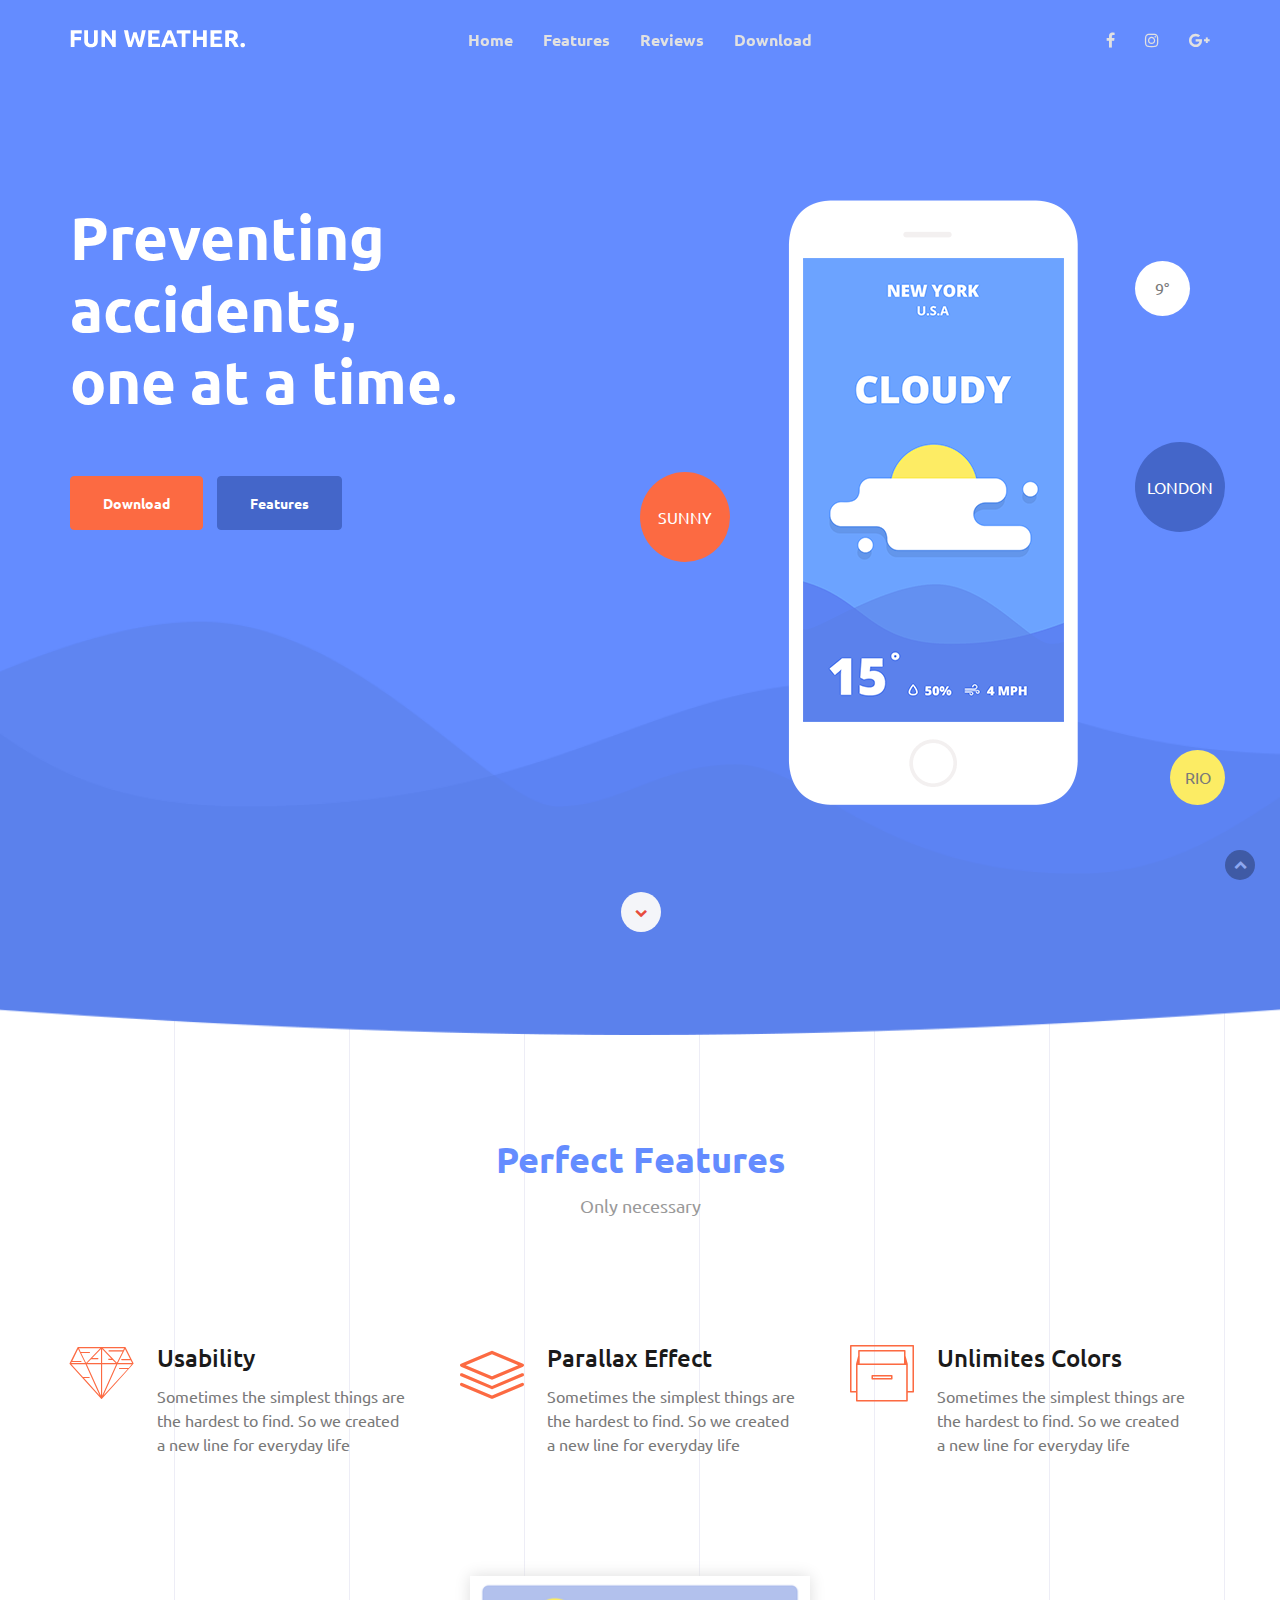
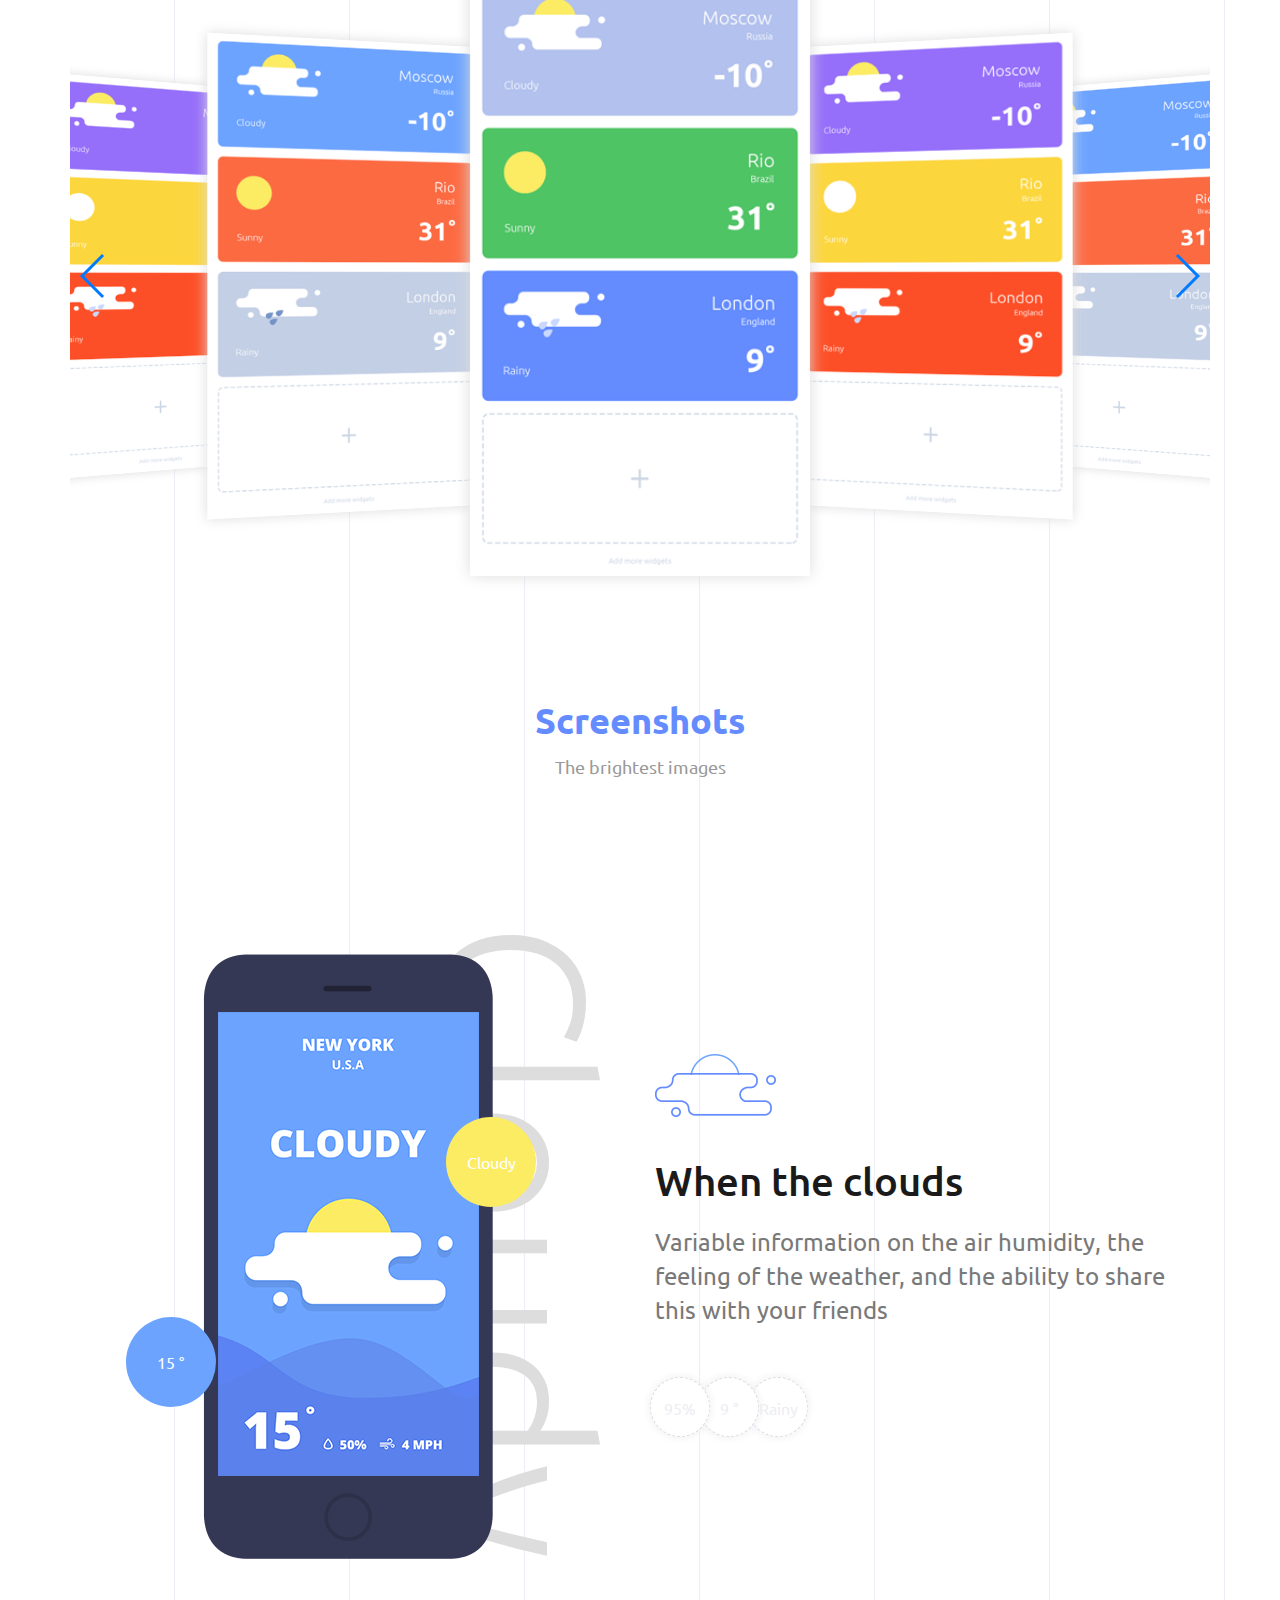
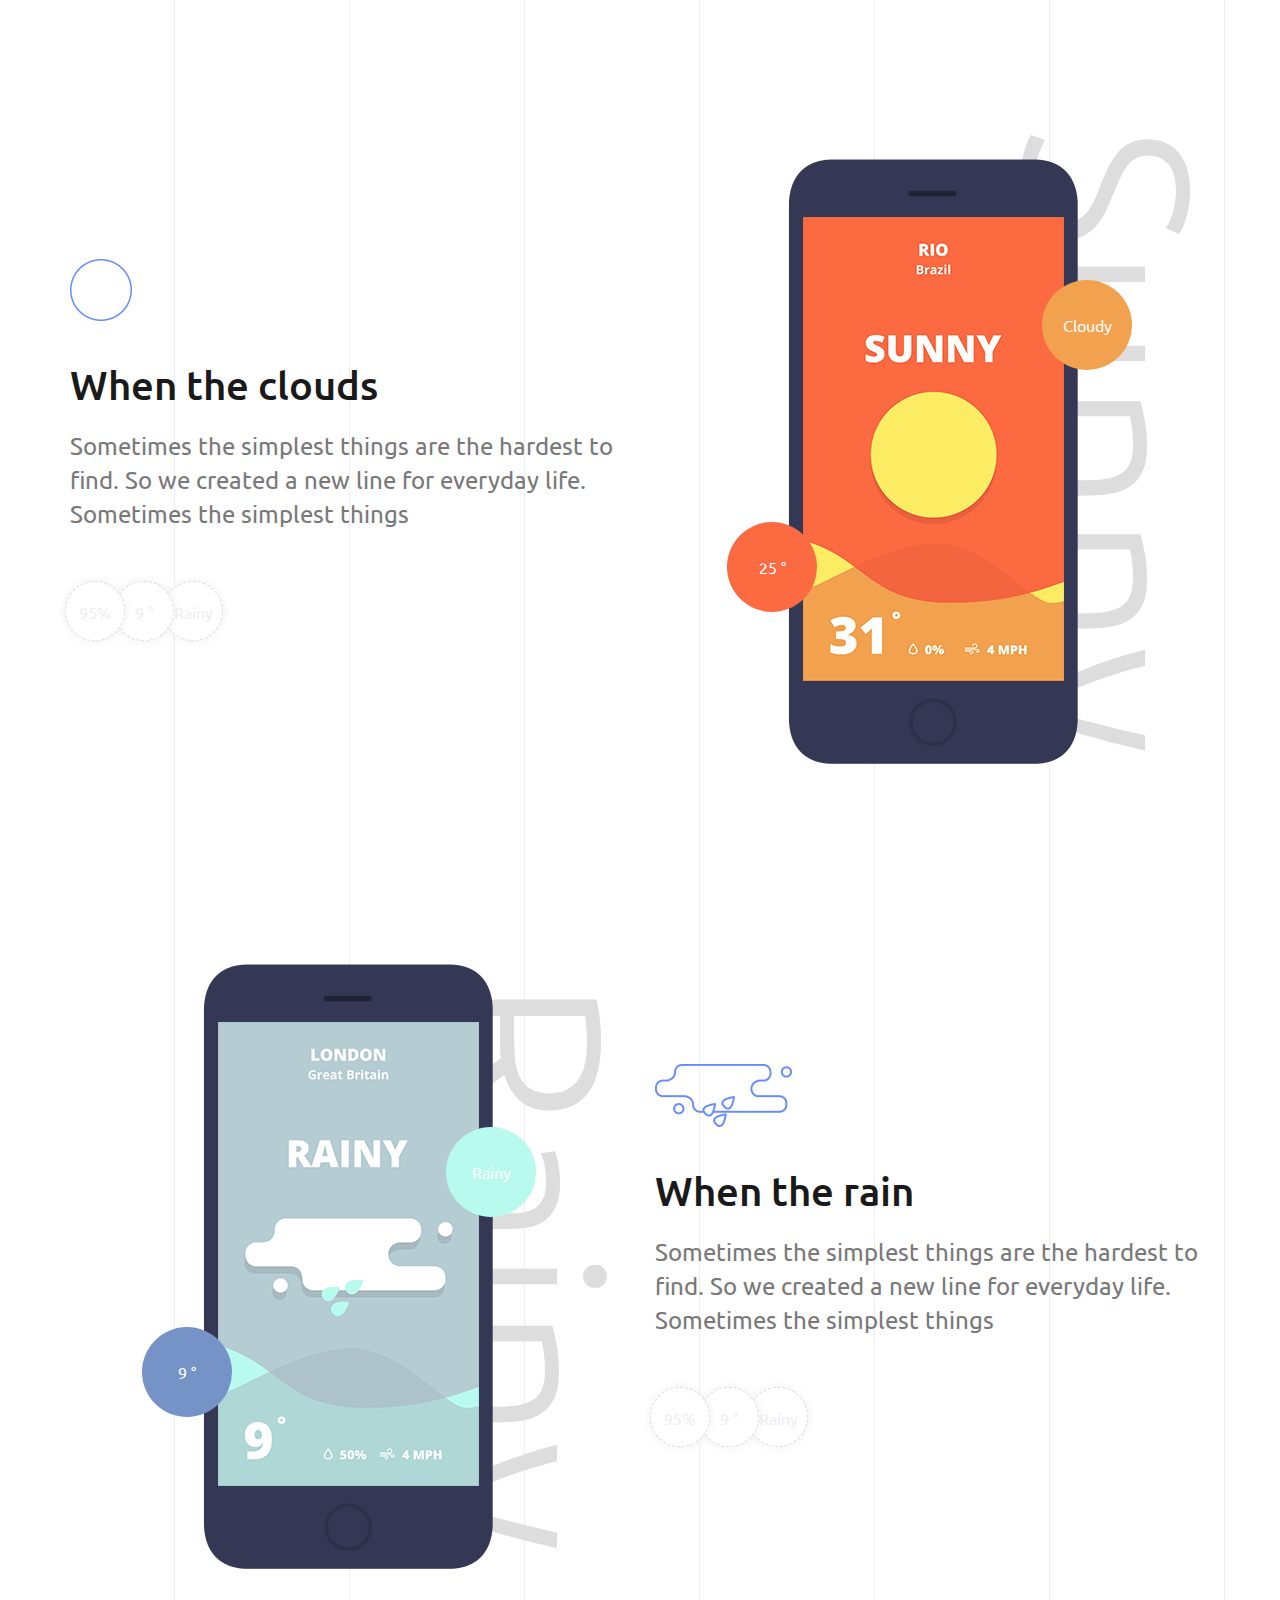
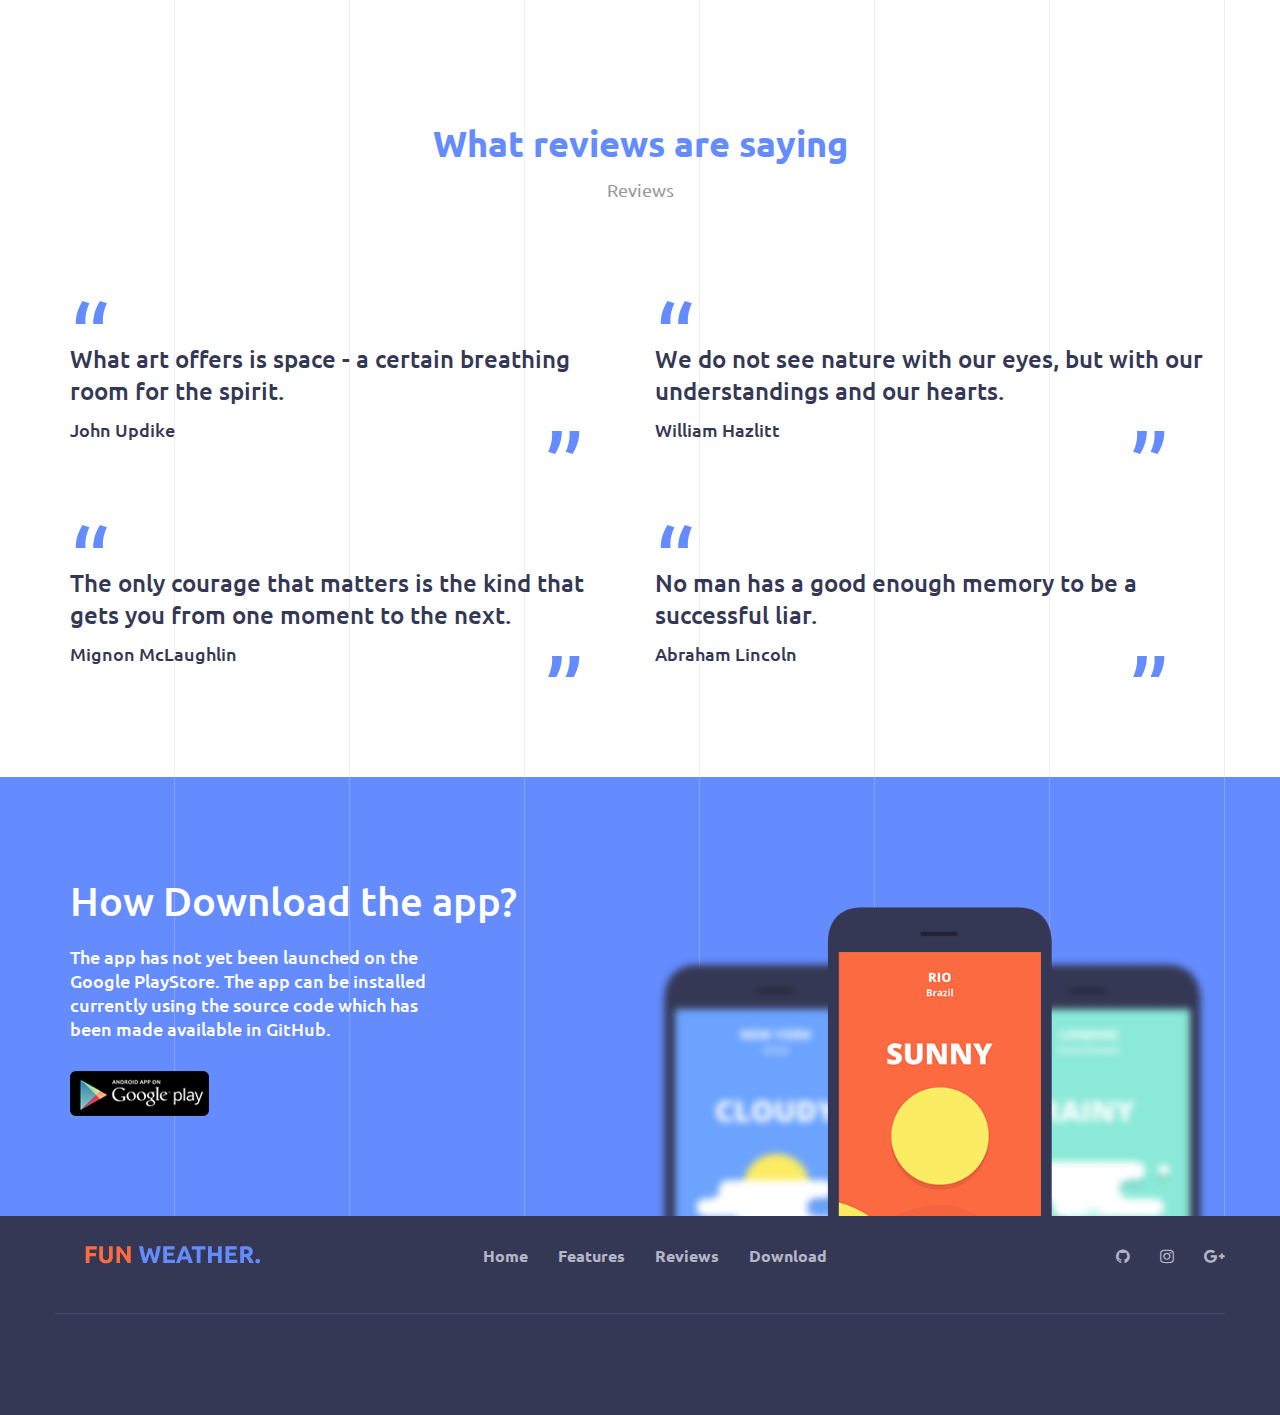
==== webpage/index.html @ 68a8326b "Added main phrase landing page" ====
<!doctype html>
<!--[if lt IE 7]>      <html class="no-js lt-ie9 lt-ie8 lt-ie7" lang=""> <![endif]-->
<!--[if IE 7]>         <html class="no-js lt-ie9 lt-ie8" lang=""> <![endif]-->
<!--[if IE 8]>         <html class="no-js lt-ie9" lang=""> <![endif]-->
<!--[if gt IE 8]><!--> <html class="no-js" lang="en"> <!--<![endif]-->
    <head>
        <meta charset="utf-8">
        <title>Weather App Landing page</title>
        <meta name="description" content="">
        <meta name="viewport" content="width=device-width, initial-scale=1">
        <link rel="icon" type="image/png" href="favicon.ico">

        <!--Google Font link-->
        <link href="https://fonts.googleapis.com/css?family=Ubuntu:300,300i,400,400i,500,500i,700,700i" rel="stylesheet">


        <link rel="stylesheet" href="assets/css/swiper.min.css">
        <link rel="stylesheet" href="assets/css/animate.css">
        <link rel="stylesheet" href="assets/css/iconfont.css">
        <link rel="stylesheet" href="assets/css/font-awesome.min.css">
        <link rel="stylesheet" href="assets/css/bootstrap.min.css">
        <link rel="stylesheet" href="assets/css/magnific-popup.css">
        <link rel="stylesheet" href="assets/css/bootsnav.css">



        <!--For Plugins external css-->
        <!--<link rel="stylesheet" href="assets/css/plugins.css" />-->
        <!--Theme custom css -->
        <link rel="stylesheet" href="assets/css/style.css">

        <!--Theme Responsive css-->
        <link rel="stylesheet" href="assets/css/responsive.css" />

        <script src="assets/js/vendor/modernizr-2.8.3-respond-1.4.2.min.js"></script>
    </head>

    <body data-spy="scroll" data-target=".navbar-collapse">


        <!-- Preloader -->
        <div id="loading">
            <div id="loading-center">
                <div id="loading-center-absolute">
                    <div class="object" id="object_one"></div>
                    <div class="object" id="object_two"></div>
                    <div class="object" id="object_three"></div>
                    <div class="object" id="object_four"></div>
                </div>
            </div>
        </div><!--End off Preloader -->


        <div class="culmn">
            <!--Home page style-->


            <nav class="navbar navbar-default bootsnav navbar-fixed white no-background">
                <div class="container">

                    <!-- Start Atribute Navigation -->
                    <div class="attr-nav">
                        <ul>
                            <li><a href="#"><i class="fa fa-facebook"></i></a></li>
                            <li><a href="#"><i class="fa fa-instagram"></i></a></li>
                            <li><a href="#"><i class="fa fa-google-plus"></i></a></li>
                        </ul>
                    </div>
                    <!-- End Atribute Navigation -->


                    <!-- Start Header Navigation -->
                    <div class="navbar-header">
                        <button type="button" class="navbar-toggle" data-toggle="collapse" data-target="#navbar-menu">
                            <i class="fa fa-bars"></i>
                        </button>
                        <a class="navbar-brand" href="#brand">
                            <img src="assets/images/logo.png" class="logo logo-display" alt="">
                            <img src="assets/images/footer-logo.png" class="logo logo-scrolled" alt="">
                        </a>

                    </div>
                    <!-- End Header Navigation -->

                    <!-- navbar menu -->
                    <div class="collapse navbar-collapse" id="navbar-menu">
                        <ul class="nav navbar-nav navbar-center">
                            <li><a href="#home">Home</a></li>
                            <li><a href="#features">Features</a></li>
                            <li><a href="#reviews">Reviews</a></li>
                            <li><a href="#download">Download</a></li>
                        </ul>
                    </div><!-- /.navbar-collapse -->
                </div>
            </nav>

            <!--Home Sections-->

            <section id="home" class="home">
                <div class="container">
                    <div class="row">
                        <div class="main_home">
                            <div class="col-md-6">
                                <div class="home_text">
                                    <h1 class="text-white">Preventing accidents,<br> one at a time.</h1>
                                </div>

                                <div class="home_btns m-top-40">
                                    <a href="#download" class="btn btn-danger m-top-20">Download</a>
                                    <a href="#features" class="btn btn-primary m-top-20">Features</a>
                                </div>
                            </div>

                            <div class="col-md-6">
                                <div class="phone_one phone_attr1 text-center sm-m-top-50">
                                    <div class="attr_deg">9&deg;</div>
                                    <div class="attr_rio text-uppercase">Rio</div>
                                    <div class="attr_sun text-uppercase text-white">Sunny</div>
                                    <div class="attr_lon text-uppercase text-white">London</div>
                                    <img src="assets/images/phone01.png" alt="" />
                                </div>
                            </div>

                        </div>
                        <div class="scrooldown">
                            <a href="#features"><i class="fa fa-chevron-down"></i></a>
                        </div>

                    </div><!--End off row-->
                </div><!--End off container -->
            </section> <!--End off Home Sections-->



            <!--Featured Section-->
            <section id="features" class="features">
                <div class="container">
                    <div class="row">
                        <div class="main_features p-top-100">
                            <div class="col-md-8 col-md-offset-2 col-sm-12 col-xs-12">
                                <div class="head_title text-center">
                                    <h2>Perfect Features</h2>
                                    <h5>Only necessary</h5>
                                </div>
                            </div>

                            <div class="col-md-4">
                                <div class="features_item sm-m-top-30">
                                    <div class="f_item_icon">
                                        <i class="icon icon-diamond6"></i>
                                    </div>
                                    <div class="f_item_text">
                                        <h3>Usability</h3>
                                        <p>Sometimes the simplest things are the hardest to find.
                                            So we created a new line for everyday life</p>
                                    </div>
                                </div>
                            </div>
                            <div class="col-md-4">
                                <div class="features_item sm-m-top-30">
                                    <div class="f_item_icon">
                                        <i class="icon icon-layers2"></i>
                                    </div>
                                    <div class="f_item_text">
                                        <h3>Parallax Effect</h3>
                                        <p>Sometimes the simplest things are the hardest to find.
                                            So we created a new line for everyday life</p>
                                    </div>
                                </div>
                            </div>
                            <div class="col-md-4">
                                <div class="features_item sm-m-top-30">
                                    <div class="f_item_icon">
                                        <i class="icon icon-business-32"></i>
                                    </div>
                                    <div class="f_item_text">
                                        <h3>Unlimites Colors</h3>
                                        <p>Sometimes the simplest things are the hardest to find.
                                            So we created a new line for everyday life</p>
                                    </div>
                                </div>
                            </div>
                        </div>
                    </div><!-- End off row -->
                </div><!-- End off container -->
            </section><!-- End off Featured Section-->



            <section>
                <div class="container">
                    <div class="row">
                        <div class="main_drag roomy-50">
                            <div class="col-md-12">
                                <div class="swiper-container">
                                    <div class="swiper-wrapper">
                                        <div class="swiper-slide" style="background-image:url(assets/images/drag1.png)"></div>
                                        <div class="swiper-slide" style="background-image:url(assets/images/drag3.png)"></div>
                                        <div class="swiper-slide" style="background-image:url(assets/images/drag2.png)"></div>
                                    </div>
                                    <!-- If we need navigation buttons -->
                                    <div class="swiper-button-prev"></div>
                                    <div class="swiper-button-next"></div>
                                </div>
                            </div>
                        </div>
                    </div>
                </div>
            </section>



            <!--screen short section-->

            <section id="screen_area" class="screen_area">
                <div class="container">
                    <div class="row">
                        <div class="main_screen">
                            <div class="col-md-8 col-md-offset-2 col-sm-12">
                                <div class="head_title text-center">
                                    <h2>Screenshots</h2>
                                    <h5>The brightest images</h5>
                                </div>
                            </div>

                            <!-- Screen01-->
                            <div class="screen01 roomy-50">
                                <div class="col-md-6">
                                    <div class="screen01_img text-center">
                                        <div class="attr_cloudy text-white">Cloudy</div>
                                        <div class="attr_deg2 text-white">15 &deg;</div>
                                        <img src="assets/images/screen01.png" alt="" />
                                        <h1 class="cloudy">Cloudy</h1>
                                    </div>
                                </div>
                                <div class="col-md-6">
                                    <div class="screen01_content m-top-100">
                                        <div class="screen01_content_img ">
                                            <img src="assets/images/cloud1.png" alt="" />
                                        </div>
                                        <h2 class="m-top-40">When the clouds</h2>
                                        <p class="m-top-20">Variable information on the air humidity, the feeling of the weather,
                                            and the ability to share this with your friends</p>

                                        <ul class="list-inline m-top-50">
                                            <li class="text-center">95%</li>
                                            <li class="text-center">9 &deg; </li>
                                            <li class="text-center">Rainy</li>
                                        </ul>
                                    </div>
                                </div>
                            </div><!--End off Screen01-->

                            <!-- Screen02-->
                            <div class="screen02 roomy-50 m-top-100">
                                <div class="col-md-6 col-md-push-6">
                                    <div class="screen02_img text-center">
                                        <div class="attr_sun2 text-white">Cloudy</div>
                                        <div class="attr_deg3 text-white">25 &deg;</div>
                                        <img src="assets/images/screen02.png" alt="" />
                                        <h1 class="sunny">Sunny</h1>
                                    </div>
                                </div>
                                <div class="col-md-6 col-md-pull-6">
                                    <div class="screen02_content m-top-100">
                                        <div class="screen02_content_img ">
                                            <img src="assets/images/sun1.png" alt="" />
                                        </div>
                                        <h2 class="m-top-40">When the clouds</h2>
                                        <p class="m-top-20">Sometimes the simplest things are the hardest to find.
                                            So we created a new line for everyday life. Sometimes the simplest things</p>

                                        <ul class="list-inline m-top-50">
                                            <li class="text-center">95%</li>
                                            <li class="text-center">9 &deg; </li>
                                            <li class="text-center">Rainy</li>
                                        </ul>
                                    </div>
                                </div>
                            </div><!--End off Screen02-->

                            <!-- Screen03-->
                            <div class="screen03 roomy-50 m-top-100">
                                <div class="col-md-6">
                                    <div class="screen03_img text-center">
                                        <div class="attr_rainy2 text-white">Rainy</div>
                                        <div class="attr_deg4 text-white">9 &deg;</div>
                                        <img src="assets/images/screen03.png" alt="" />
                                        <h1 class="rainy">Rainy</h1>
                                    </div>
                                </div>
                                <div class="col-md-6">
                                    <div class="screen03_content m-top-100">
                                        <div class="screen03_content_img ">
                                            <img src="assets/images/rainy1.png" alt="" />
                                        </div>
                                        <h2 class="m-top-40">When the rain</h2>
                                        <p class="m-top-20">Sometimes the simplest things are the hardest to find.
                                            So we created a new line for everyday life.
                                            Sometimes the simplest things</p>

                                        <ul class="list-inline m-top-50">
                                            <li class="text-center">95%</li>
                                            <li class="text-center">9 &deg; </li>
                                            <li class="text-center">Rainy</li>
                                        </ul>
                                    </div>
                                </div>
                            </div><!--End off Screen02-->


                        </div>
                    </div><!--End off row-->
                </div><!--End off container-->
            </section><!--End off Screen01 Area Section -->



            <!--People Section-->
            <section id="reviews" class="reviews m-top-100">
                <div class="container">
                    <div class="row">
                        <div class="main_reviews">
                            <div class="col-md-8 col-md-offset-2 col-sm-12">
                                <div class="head_title text-center">
                                    <h2>What reviews are saying</h2>
                                    <h5>Reviews</h5>
                                </div>
                            </div>

                            <div class="reviews_content">
                                <div class="col-md-6">
                                    <div class="reviews_item m-top-40">
                                        <div class="reviews_item_icon pull-left">“</div>
                                        <h3>What art offers is space - a certain breathing room for the spirit. </h3>
                                        <h5>John Updike</h5>
                                        <div class="reviews_item_icon1 pull-right text-right">“</div>
                                    </div>
                                </div><!-- End off col-md-6 -->

                                <div class="col-md-6">
                                    <div class="reviews_item m-top-40">
                                        <div class="reviews_item_icon pull-left">“</div>
                                        <h3>We do not see nature with our eyes,
                                            but with our understandings and our hearts.</h3>
                                        <h5>William Hazlitt</h5>
                                        <div class="reviews_item_icon1 pull-right text-right">“</div>
                                    </div>
                                </div><!-- End off col-md-6 -->
                                <div class="col-md-6">
                                    <div class="reviews_item m-top-40">
                                        <div class="reviews_item_icon pull-left">“</div>
                                        <h3>The only courage that matters is the kind
                                            that gets you from one moment to the next.</h3>
                                        <h5>Mignon McLaughlin</h5>
                                        <div class="reviews_item_icon1 pull-right text-right">“</div>
                                    </div>
                                </div><!-- End off col-md-6 -->
                                <div class="col-md-6">
                                    <div class="reviews_item m-top-40">
                                        <div class="reviews_item_icon pull-left">“</div>
                                        <h3>No man has a good enough memory to be a successful liar. </h3>
                                        <h5>Abraham Lincoln</h5>
                                        <div class="reviews_item_icon1 pull-right text-right">“</div>
                                    </div>
                                </div><!-- End off col-md-6 -->

                            </div>
                        </div><!-- End off Main People -->
                    </div><!-- End off row -->
                </div><!-- End off container -->
            </section><!-- End off People Section-->


            <!--App Download Section-->
            <section id="download" class="download m-top-100">
                <div class="download_overlay"></div>
                <div class="container">
                    <div class="row">
                        <div class="main_download ">
                            <div class="col-md-6">
                                <div class="download_item roomy-100">
                                    <h2 class="text-white">How Download the app?</h2>
                                    <h5 class="text-white m-top-20">
                                      The app has not yet been launched on the Google PlayStore. The app can be installed currently using the source code which has been made available in GitHub.
                                    </h5>

                                    <div class="download_app m-top-30">
                                        <!--<a href=""><img src="assets/images/appstor.png" alt="" /></a>-->
                                        <a href="https://github.com/sbenstewart/DnD"><img src="assets/images/googleplay.png" alt="" /></a>
                                    </div>
                                </div>
                            </div>
                            <div class="col-md-6">
                                <div class="download_item m-top-70">
                                    <img class="app_right" src="assets/images/appdownload1.png" alt="" />
                                </div>
                            </div>
                        </div>
                    </div>
                </div>
            </section>

            <!-- scroll up-->
            <div class="scrollup">
                <a href="#"><i class="fa fa-chevron-up"></i></a>
            </div><!-- End off scroll up -->


            <footer id="footer" class="footer bg-black">
                <div class="container">
                    <div class="row">
                        <div class="col-md-12">
                            <nav class="navbar navbar-default bootsnav footer-menu no-background">
                                <div class="container">

                                    <!-- Start Atribute Navigation -->
                                    <div class="attr-nav">
                                        <ul>
                                            <li><a href="https://github.com/sbenstewart/DnD"><i class="fa fa-github"></i></a></li>
                                            <li><a href="#"><i class="fa fa-instagram"></i></a></li>
                                            <li><a href="#"><i class="fa fa-google-plus"></i></a></li>
                                        </ul>
                                    </div>
                                    <!-- End Atribute Navigation -->


                                    <!-- Start Header Navigation -->
                                    <div class="navbar-header">
                                        <button type="button" class="navbar-toggle" data-toggle="collapse" data-target="#navbar-footer">
                                            <i class="fa fa-bars"></i>
                                        </button>
                                        <a class="navbar-brand" href="#brand"><img src="assets/images/footer-logo.png" class="logo" alt=""></a>
                                    </div>
                                    <!-- End Header Navigation -->

                                    <!-- navbar menu -->
                                    <div class="collapse navbar-collapse" id="navbar-footer">
                                        <ul class="nav navbar-nav navbar-center">
                                            <li><a href="#home">Home</a></li>
                                            <li><a href="#features">Features</a></li>
                                            <li><a href="#reviews">Reviews</a></li>
                                            <li><a href="#download">Download</a></li>
                                        </ul>
                                    </div><!-- /.navbar-collapse -->
                                </div>
                            </nav>
                        </div>
                        <div class="divider"></div>
                        <div class="col-md-12">
                            <div class="main_footer text-center p-top-40 p-bottom-30">
                                <p class="wow fadeInRight" data-wow-duration="1s">
                                    Made with
                                    <i class="fa fa-heart"></i>
                                    by
                                    <a target="_blank" href="http://sbenstewart.in">#BEN</a>
                                    2018.
                                </p>
                            </div>
                        </div>
                    </div>
                </div>
            </footer>




        </div>

        <!-- JS includes -->

        <script src="assets/js/vendor/jquery-1.11.2.min.js"></script>
        <script src="assets/js/vendor/bootstrap.min.js"></script>

        <script src="assets/js/jquery.magnific-popup.js"></script>
        <script src="assets/js/jquery.easing.1.3.js"></script>
        <script src="assets/js/swiper.min.js"></script>
        <script src="assets/js/jquery.collapse.js"></script>
        <script src="assets/js/bootsnav.js"></script>



        <script src="assets/js/plugins.js"></script>
        <script src="assets/js/main.js"></script>

    </body>
</html>
---- webpage/assets/css/iconfont.css ----
/*********************************************************************

*  Icon pack: bootstrapThemesCo-icon
*  This Icon pack created by: http://bootstrapthemes.co
*
*  Please keep this disclaimer with my code if you use it. Thanks. :-)
*  Got feedback or questions, ask here:
*  https://github.com/bootstrapthemesco/bootstrapthemes.co/issues

*********************************************************************/

@font-face {
    font-family: 'bootstrapThemesCo-icon';
    src:    url('../fonts/bootstrapThemesCo-icon.eot?dcpptv');
    src:    url('../fonts/bootstrapThemesCo-icon.eot?dcpptv#iefix') format('embedded-opentype'),
        url('../fonts/bootstrapThemesCo-icon.ttf?dcpptv') format('truetype'),
        url('../fonts/bootstrapThemesCo-icon.woff?dcpptv') format('woff'),
        url('../fonts/bootstrapThemesCo-icon.svg?dcpptv#bootstrapThemesCo-icon') format('svg');
    font-weight: normal;
    font-style: normal;
}

.icon {
    /* use !important to prevent issues with browser extensions that change fonts */
    font-family: 'bootstrapThemesCo-icon' !important;
    speak: none;
    font-style: normal;
    font-weight: normal;
    font-variant: normal;
    text-transform: none;
    line-height: 1;

    /* Better Font Rendering =========== */
    -webkit-font-smoothing: antialiased;
    -moz-osx-font-smoothing: grayscale;
}

.icon-agenda:before {
    content: "\eaca";
}
.icon-art:before {
    content: "\eacb";
}
.icon-picture2:before {
    content: "\e827";
}
.icon-bag:before {
    content: "\eacc";
}
.icon-eccommerce:before {
    content: "\eacf";
}
.icon-clock3:before {
    content: "\ead0";
}
.icon-clothes:before {
    content: "\ead1";
}
.icon-commerce-1:before {
    content: "\ead2";
}
.icon-commerce2:before {
    content: "\ead3";
}
.icon-computer2:before {
    content: "\ead4";
}
.icon-crown:before {
    content: "\ead5";
}
.icon-cup:before {
    content: "\ead6";
}
.icon-resturent:before {
    content: "\ead7";
}
.icon-birthday:before {
    content: "\ead8";
}
.icon-drinks:before {
    content: "\ead9";
}
.icon-drinks1:before {
    content: "\eada";
}
.icon-cup1:before {
    content: "\eadb";
}
.icon-pizza1:before {
    content: "\eadc";
}
.icon-bear1:before {
    content: "\eadd";
}
.icon-burger:before {
    content: "\eade";
}
.icon-food-9:before {
    content: "\eadf";
}
.icon-food-10:before {
    content: "\eae0";
}
.icon-food-11:before {
    content: "\eae1";
}
.icon-food-12:before {
    content: "\eae2";
}
.icon-food:before {
    content: "\eae3";
}
.icon-home2:before {
    content: "\eae4";
}
.icon-justice:before {
    content: "\eae5";
}
.icon-light-1:before {
    content: "\eae6";
}
.icon-light:before {
    content: "\eae7";
}
.icon-medical-12:before {
    content: "\eae8";
}
.icon-medical-22:before {
    content: "\eae9";
}
.icon-medical2:before {
    content: "\eaea";
}
.icon-money2:before {
    content: "\eaeb";
}
.icon-mountain:before {
    content: "\eaec";
}
.icon-multimedia-12:before {
    content: "\eaed";
}
.icon-multimedia2:before {
    content: "\eaee";
}
.icon-music-1:before {
    content: "\eaef";
}
.icon-music-2:before {
    content: "\eaf0";
}
.icon-music:before {
    content: "\eaf1";
}
.icon-party-1:before {
    content: "\eaf2";
}
.icon-party:before {
    content: "\eaf3";
}
.icon-people-14:before {
    content: "\eaf4";
}
.icon-people-22:before {
    content: "\eaf5";
}
.icon-people-32:before {
    content: "\eaf6";
}
.icon-people-42:before {
    content: "\eaf7";
}
.icon-people:before {
    content: "\eaf8";
}
.icon-planet:before {
    content: "\eaf9";
}
.icon-present:before {
    content: "\eafa";
}
.icon-restaurant-1:before {
    content: "\eafb";
}
.icon-restaurant2:before {
    content: "\eafc";
}
.icon-science-1:before {
    content: "\eafd";
}
.icon-science:before {
    content: "\eafe";
}
.icon-shapes:before {
    content: "\eaff";
}
.icon-size:before {
    content: "\eb00";
}
.icon-technology-12:before {
    content: "\eb02";
}
.icon-technology-22:before {
    content: "\eb03";
}
.icon-technology:before {
    content: "\eb04";
}
.icon-tool-12:before {
    content: "\eb05";
}
.icon-tool-22:before {
    content: "\eb06";
}
.icon-tool-32:before {
    content: "\eb07";
}
.icon-tool:before {
    content: "\eb08";
}
.icon-typography:before {
    content: "\eb09";
}
.icon-vintage-1:before {
    content: "\eb0a";
}
.icon-vintage-2:before {
    content: "\eb0b";
}
.icon-vintage2:before {
    content: "\eb0c";
}
.icon-wrench:before {
    content: "\eb0d";
}
.icon-bank31:before {
    content: "\e902";
}
.icon-bank45:before {
    content: "\e903";
}
.icon-bank53:before {
    content: "\e904";
}
.icon-bank110:before {
    content: "\e905";
}
.icon-bank111:before {
    content: "\e906";
}
.icon-cards3:before {
    content: "\e907";
}
.icon-bank48:before {
    content: "\e908";
}
.icon-money-6:before {
    content: "\e909";
}
.icon-id19:before {
    content: "\e90a";
}
.icon-cellphone:before {
    content: "\e90b";
}
.icon-money-7:before {
    content: "\e90c";
}
.icon-id-card42:before {
    content: "\e90d";
}
.icon-business-20:before {
    content: "\e90e";
}
.icon-business-17:before {
    content: "\e90f";
}
.icon-money385:before {
    content: "\e910";
}
.icon-debit-card15:before {
    content: "\e911";
}
.icon-credit-card31:before {
    content: "\e912";
}
.icon-business-18:before {
    content: "\e913";
}
.icon-payment-method9:before {
    content: "\e914";
}
.icon-money383:before {
    content: "\e9a3";
}
.icon-cash3:before {
    content: "\e915";
}
.icon-currency43:before {
    content: "\e916";
}
.icon-money-14:before {
    content: "\e917";
}
.icon-money-1:before {
    content: "\e91a";
}
.icon-money389:before {
    content: "\e9a5";
}
.icon-currency31:before {
    content: "\e967";
}
.icon-currency33:before {
    content: "\e968";
}
.icon-dollar-symbol10:before {
    content: "\e972";
}
.icon-business-210:before {
    content: "\eace";
}
.icon-dollar-symbol17:before {
    content: "\e973";
}
.icon-archives:before {
    content: "\e91b";
}
.icon-light-bulb53:before {
    content: "\e991";
}
.icon-money:before {
    content: "\ea64";
}
.icon-paper:before {
    content: "\e91c";
}
.icon-id-card9:before {
    content: "\e91d";
}
.icon-business-5:before {
    content: "\e91e";
}
.icon-business-22:before {
    content: "\e91f";
}
.icon-license:before {
    content: "\e822";
}
.icon-beach:before {
    content: "\e920";
}
.icon-baggage29:before {
    content: "\e921";
}
.icon-bag73:before {
    content: "\e922";
}
.icon-bank24:before {
    content: "\e923";
}
.icon-bank106:before {
    content: "\e925";
}
.icon-business-110:before {
    content: "\eacd";
}
.icon-graphs4:before {
    content: "\e926";
}
.icon-graphic78:before {
    content: "\e929";
}
.icon-line-graphic9:before {
    content: "\e92a";
}
.icon-business-30:before {
    content: "\e92b";
}
.icon-graphic:before {
    content: "\e92c";
}
.icon-business-9:before {
    content: "\e92e";
}
.icon-business-26:before {
    content: "\e931";
}
.icon-stats47:before {
    content: "\e933";
}
.icon-stats42:before {
    content: "\e934";
}
.icon-data56:before {
    content: "\e935";
}
.icon-line-graphic8:before {
    content: "\e936";
}
.icon-business72:before {
    content: "\e937";
}
.icon-monitor:before {
    content: "\e938";
}
.icon-arrow-1:before {
    content: "\e939";
}
.icon-computer:before {
    content: "\e93a";
}
.icon-business-8:before {
    content: "\e93b";
}
.icon-basket36:before {
    content: "\e93f";
}
.icon-bill10:before {
    content: "\e940";
}
.icon-bill13:before {
    content: "\e941";
}
.icon-briefcase30:before {
    content: "\e942";
}
.icon-building112:before {
    content: "\e94a";
}
.icon-building134:before {
    content: "\e94b";
}
.icon-building143:before {
    content: "\e94c";
}
.icon-business15:before {
    content: "\e94d";
}
.icon-business70:before {
    content: "\e94e";
}
.icon-businessman30:before {
    content: "\e94f";
}
.icon-businessman285:before {
    content: "\e950";
}
.icon-butchery:before {
    content: "\e951";
}
.icon-case3:before {
    content: "\e952";
}
.icon-chart6:before {
    content: "\e953";
}
.icon-circular-arrows9:before {
    content: "\e954";
}
.icon-city39:before {
    content: "\e955";
}
.icon-closed3:before {
    content: "\e956";
}
.icon-cloud-storage9:before {
    content: "\e957";
}
.icon-coffee-cup5:before {
    content: "\e958";
}
.icon-cogwheel50:before {
    content: "\e959";
}
.icon-cogwheels16:before {
    content: "\e95a";
}
.icon-coin:before {
    content: "\e95b";
}
.icon-computer-screen50:before {
    content: "\e95c";
}
.icon-computer-screen19:before {
    content: "\e95d";
}
.icon-computer-screen20:before {
    content: "\e95e";
}
.icon-computer-screen22:before {
    content: "\e95f";
}
.icon-credit-card28:before {
    content: "\e960";
}
.icon-computer-screen21:before {
    content: "\e962";
}
.icon-computer-screen49:before {
    content: "\e965";
}
.icon-computering:before {
    content: "\e966";
}
.icon-curriculum4:before {
    content: "\e969";
}
.icon-customer-service8:before {
    content: "\e96a";
}
.icon-cute:before {
    content: "\e96b";
}
.icon-data63:before {
    content: "\e96c";
}
.icon-delivery48:before {
    content: "\e96d";
}
.icon-dessert45:before {
    content: "\e96e";
}
.icon-diamond6:before {
    content: "\e96f";
}
.icon-document286:before {
    content: "\e970";
}
.icon-file273:before {
    content: "\e977";
}
.icon-file294:before {
    content: "\e978";
}
.icon-file322:before {
    content: "\e979";
}
.icon-folder61:before {
    content: "\e97a";
}
.icon-game91:before {
    content: "\e97b";
}
.icon-garbage43:before {
    content: "\e97c";
}
.icon-golden4:before {
    content: "\e97d";
}
.icon-graph36:before {
    content: "\e97e";
}
.icon-graphic75:before {
    content: "\e97f";
}
.icon-group47:before {
    content: "\e980";
}
.icon-handshake5:before {
    content: "\e981";
}
.icon-handshake7:before {
    content: "\e982";
}
.icon-heart388:before {
    content: "\e983";
}
.icon-heart389:before {
    content: "\e984";
}
.icon-heater1:before {
    content: "\e985";
}
.icon-human57:before {
    content: "\e988";
}
.icon-industrial8:before {
    content: "\e989";
}
.icon-industrial20:before {
    content: "\e98a";
}
.icon-industry7:before {
    content: "\e98b";
}
.icon-insect31:before {
    content: "\e98c";
}
.icon-lamp43:before {
    content: "\e98d";
}
.icon-letter124:before {
    content: "\e98e";
}
.icon-money514:before {
    content: "\e9aa";
}
.icon-letters24:before {
    content: "\e98f";
}
.icon-envelope126:before {
    content: "\e975";
}
.icon-check-1:before {
    content: "\ea13";
}
.icon-mail113:before {
    content: "\e998";
}
.icon-levels5:before {
    content: "\e990";
}
.icon-lock133:before {
    content: "\e992";
}
.icon-logistics16:before {
    content: "\e993";
}
.icon-logistics51:before {
    content: "\e994";
}
.icon-loudspeaker30:before {
    content: "\e995";
}
.icon-magnifying-glass66:before {
    content: "\e996";
}
.icon-magnifying-glass86:before {
    content: "\e997";
}
.icon-man78:before {
    content: "\e999";
}
.icon-man523:before {
    content: "\e99a";
}
.icon-managers:before {
    content: "\e99b";
}
.icon-map12:before {
    content: "\e99c";
}
.icon-market13:before {
    content: "\e99d";
}
.icon-men24:before {
    content: "\e99f";
}
.icon-men56:before {
    content: "\e9a0";
}
.icon-milk6:before {
    content: "\e9a1";
}
.icon-money210:before {
    content: "\e9a2";
}
.icon-money409:before {
    content: "\e9a6";
}
.icon-money441:before {
    content: "\e9a8";
}
.icon-money502:before {
    content: "\e9a9";
}
.icon-money386:before {
    content: "\e9a4";
}
.icon-money570:before {
    content: "\e9ab";
}
.icon-multimedia-option25:before {
    content: "\e9ac";
}
.icon-news20:before {
    content: "\e9ad";
}
.icon-notepad23:before {
    content: "\e9ae";
}
.icon-package28:before {
    content: "\e9af";
}
.icon-paperclip1:before {
    content: "\e9b0";
}
.icon-payment-method8:before {
    content: "\e9b1";
}
.icon-pencil157:before {
    content: "\e9b2";
}
.icon-percentage3:before {
    content: "\e9b3";
}
.icon-person256:before {
    content: "\e9b4";
}
.icon-phone34:before {
    content: "\e9b5";
}
.icon-pin139:before {
    content: "\e9b6";
}
.icon-printed3:before {
    content: "\e9b7";
}
.icon-profession10:before {
    content: "\e9b9";
}
.icon-professional4:before {
    content: "\e9ba";
}
.icon-professional5:before {
    content: "\e9bb";
}
.icon-real-estate2:before {
    content: "\e9bc";
}
.icon-save13:before {
    content: "\e9bd";
}
.icon-scarecrow2:before {
    content: "\e9be";
}
.icon-settings18:before {
    content: "\e9bf";
}
.icon-supermarket39:before {
    content: "\e9cf";
}
.icon-supermarket41:before {
    content: "\e9d0";
}
.icon-shopper22:before {
    content: "\e9c2";
}
.icon-shopping-basket8:before {
    content: "\e9c3";
}
.icon-shopping-1:before {
    content: "\ea85";
}
.icon-shopping1:before {
    content: "\e9c4";
}
.icon-shopping2:before {
    content: "\e9c5";
}
.icon-smartphone260:before {
    content: "\e9c6";
}
.icon-spam:before {
    content: "\e9c7";
}
.icon-speech-bubble68:before {
    content: "\e9c8";
}
.icon-speech-bubble142:before {
    content: "\e9c9";
}
.icon-stats56:before {
    content: "\e9cb";
}
.icon-stick-man200:before {
    content: "\e9cc";
}
.icon-shop:before {
    content: "\e9c0";
}
.icon-store19:before {
    content: "\e9cd";
}
.icon-house85:before {
    content: "\e987";
}
.icon-business-10:before {
    content: "\ea02";
}
.icon-suitcase89:before {
    content: "\e9ce";
}
.icon-money421:before {
    content: "\e9a7";
}
.icon-tag20:before {
    content: "\e9d2";
}
.icon-targeting11:before {
    content: "\e9d3";
}
.icon-worker51:before {
    content: "\e9ea";
}
.icon-telemarketer6:before {
    content: "\e9d4";
}
.icon-telemarketer32:before {
    content: "\e9d5";
}
.icon-telephone197:before {
    content: "\e9d6";
}
.icon-telephone208:before {
    content: "\e9d7";
}
.icon-printer13:before {
    content: "\e9b8";
}
.icon-tool294:before {
    content: "\e9d8";
}
.icon-tool724:before {
    content: "\e9d9";
}
.icon-tool800:before {
    content: "\e9da";
}
.icon-tool1074:before {
    content: "\e9db";
}
.icon-transport224:before {
    content: "\e9dc";
}
.icon-transport796:before {
    content: "\e9dd";
}
.icon-transport1088:before {
    content: "\e9de";
}
.icon-transport1089:before {
    content: "\e9df";
}
.icon-triangle25:before {
    content: "\e9e0";
}
.icon-user216:before {
    content: "\e9e1";
}
.icon-vacations2:before {
    content: "\e9e2";
}
.icon-white79:before {
    content: "\e9e4";
}
.icon-winner64:before {
    content: "\e9e5";
}
.icon-woman243:before {
    content: "\e9e6";
}
.icon-worker:before {
    content: "\e9e7";
}
.icon-worker43:before {
    content: "\e9e8";
}
.icon-worker44:before {
    content: "\e9e9";
}
.icon-working15:before {
    content: "\e9eb";
}
.icon-world80:before {
    content: "\e9ec";
}
.icon-arrows-1:before {
    content: "\e9ed";
}
.icon-arrows-2:before {
    content: "\e9ee";
}
.icon-arrows-3:before {
    content: "\e9ef";
}
.icon-arrows:before {
    content: "\e9f0";
}
.icon-avatar:before {
    content: "\e9f1";
}
.icon-ball:before {
    content: "\e9f2";
}
.icon-box:before {
    content: "\e9f3";
}
.icon-boxes:before {
    content: "\e9f4";
}
.icon-building:before {
    content: "\e9f5";
}
.icon-buildings-1:before {
    content: "\e9f6";
}
.icon-buildings-2:before {
    content: "\e9f7";
}
.icon-buildings-3:before {
    content: "\e9f8";
}
.icon-buildings-4:before {
    content: "\e9f9";
}
.icon-buildings-5:before {
    content: "\e9fa";
}
.icon-buildings:before {
    content: "\e9fb";
}
.icon-business-1:before {
    content: "\e9fc";
}
.icon-business-2:before {
    content: "\e9fd";
}
.icon-business-3:before {
    content: "\e9fe";
}
.icon-business-4:before {
    content: "\e9ff";
}
.icon-business-6:before {
    content: "\ea00";
}
.icon-business-7:before {
    content: "\ea01";
}
.icon-business-11:before {
    content: "\ea03";
}
.icon-business-12:before {
    content: "\ea04";
}
.icon-business-13:before {
    content: "\ea05";
}
.icon-business-14:before {
    content: "\ea06";
}
.icon-business-15:before {
    content: "\ea07";
}
.icon-business-19:before {
    content: "\ea08";
}
.icon-business-21:before {
    content: "\ea09";
}
.icon-business-24:before {
    content: "\ea0b";
}
.icon-business-25:before {
    content: "\ea0c";
}
.icon-business-27:before {
    content: "\ea0d";
}
.icon-business-29:before {
    content: "\ea0f";
}
.icon-business-32:before {
    content: "\ea10";
}
.icon-business-33:before {
    content: "\ea11";
}
.icon-business:before {
    content: "\ea12";
}
.icon-check:before {
    content: "\ea14";
}
.icon-circle-4:before {
    content: "\ea15";
}
.icon-circle:before {
    content: "\ea16";
}
.icon-city:before {
    content: "\ea17";
}
.icon-clock-1:before {
    content: "\ea18";
}
.icon-clock:before {
    content: "\ea19";
}
.icon-coins-1:before {
    content: "\ea1a";
}
.icon-coins-2:before {
    content: "\ea1b";
}
.icon-coins-3:before {
    content: "\ea1c";
}
.icon-coins:before {
    content: "\ea1d";
}
.icon-commerce:before {
    content: "\ea1e";
}
.icon-computer-1:before {
    content: "\ea1f";
}
.icon-computer-2:before {
    content: "\ea20";
}
.icon-computer-3:before {
    content: "\ea21";
}
.icon-computer-4:before {
    content: "\ea22";
}
.icon-computer-5:before {
    content: "\ea23";
}
.icon-computer-6:before {
    content: "\ea24";
}
.icon-computer-7:before {
    content: "\ea25";
}
.icon-computer-8:before {
    content: "\ea26";
}
.icon-connection-1:before {
    content: "\ea27";
}
.icon-connection:before {
    content: "\ea29";
}
.icon-construction-1:before {
    content: "\ea2a";
}
.icon-construction-2:before {
    content: "\ea2b";
}
.icon-construction-3:before {
    content: "\ea2c";
}
.icon-construction-4:before {
    content: "\ea2d";
}
.icon-construction-5:before {
    content: "\ea2e";
}
.icon-construction-6:before {
    content: "\ea2f";
}
.icon-construction-7:before {
    content: "\ea30";
}
.icon-construction-8:before {
    content: "\ea31";
}
.icon-construction-9:before {
    content: "\ea32";
}
.icon-construction-10:before {
    content: "\ea33";
}
.icon-construction-11:before {
    content: "\ea34";
}
.icon-construction2:before {
    content: "\ea35";
}
.icon-cut-1:before {
    content: "\ea36";
}
.icon-cut:before {
    content: "\ea37";
}
.icon-database:before {
    content: "\ea38";
}
.icon-farm:before {
    content: "\ea39";
}
.icon-folder:before {
    content: "\ea3a";
}
.icon-game-1:before {
    content: "\ea3b";
}
.icon-game-2:before {
    content: "\ea3c";
}
.icon-game:before {
    content: "\ea3d";
}
.icon-gear:before {
    content: "\ea3e";
}
.icon-gym:before {
    content: "\ea3f";
}
.icon-health:before {
    content: "\ea40";
}
.icon-home-1:before {
    content: "\ea41";
}
.icon-home-2:before {
    content: "\ea42";
}
.icon-home:before {
    content: "\ea43";
}
.icon-interface-1:before {
    content: "\ea44";
}
.icon-interface-2:before {
    content: "\ea45";
}
.icon-interface-3:before {
    content: "\ea46";
}
.icon-interface-4:before {
    content: "\ea47";
}
.icon-interface:before {
    content: "\ea48";
}
.icon-internet:before {
    content: "\ea49";
}
.icon-man-1:before {
    content: "\ea4b";
}
.icon-man-2:before {
    content: "\ea4c";
}
.icon-man-3:before {
    content: "\ea4d";
}
.icon-man:before {
    content: "\ea4e";
}
.icon-market:before {
    content: "\ea4f";
}
.icon-medical-1:before {
    content: "\ea50";
}
.icon-medical-2:before {
    content: "\ea51";
}
.icon-medical-3:before {
    content: "\ea52";
}
.icon-medical-4:before {
    content: "\ea53";
}
.icon-medical-5:before {
    content: "\ea54";
}
.icon-medical-6:before {
    content: "\ea55";
}
.icon-medical-7:before {
    content: "\ea56";
}
.icon-medical-8:before {
    content: "\ea57";
}
.icon-medical-9:before {
    content: "\ea58";
}
.icon-medical:before {
    content: "\ea59";
}
.icon-money-2:before {
    content: "\ea5a";
}
.icon-money-3:before {
    content: "\ea5b";
}
.icon-money-4:before {
    content: "\ea5c";
}
.icon-money-5:before {
    content: "\ea5d";
}
.icon-money-8:before {
    content: "\ea5e";
}
.icon-money-9:before {
    content: "\ea5f";
}
.icon-money-10:before {
    content: "\ea60";
}
.icon-money-11:before {
    content: "\ea61";
}
.icon-money-12:before {
    content: "\ea62";
}
.icon-money-13:before {
    content: "\ea63";
}
.icon-monitor-1:before {
    content: "\ea65";
}
.icon-multimedia-1:before {
    content: "\ea66";
}
.icon-multimedia:before {
    content: "\ea67";
}
.icon-nature-1:before {
    content: "\ea68";
}
.icon-nature-2:before {
    content: "\ea69";
}
.icon-nature-3:before {
    content: "\ea6a";
}
.icon-nature:before {
    content: "\ea6b";
}
.icon-net:before {
    content: "\ea6c";
}
.icon-night:before {
    content: "\ea6d";
}
.icon-notebook:before {
    content: "\ea6e";
}
.icon-people-1:before {
    content: "\ea6f";
}
.icon-people-2:before {
    content: "\ea70";
}
.icon-people-3:before {
    content: "\ea71";
}
.icon-people-4:before {
    content: "\ea72";
}
.icon-people-5:before {
    content: "\ea73";
}
.icon-people-6:before {
    content: "\ea74";
}
.icon-people-7:before {
    content: "\ea75";
}
.icon-people-8:before {
    content: "\ea76";
}
.icon-people-9:before {
    content: "\ea77";
}
.icon-people-10:before {
    content: "\ea78";
}
.icon-people-11:before {
    content: "\ea79";
}
.icon-people-12:before {
    content: "\ea7a";
}
.icon-people-13:before {
    content: "\ea7b";
}
.icon-phone:before {
    content: "\ea7c";
}
.icon-player:before {
    content: "\ea7d";
}
.icon-restaurant:before {
    content: "\ea7e";
}
.icon-river:before {
    content: "\ea7f";
}
.icon-road:before {
    content: "\ea80";
}
.icon-school:before {
    content: "\ea81";
}
.icon-scissors:before {
    content: "\ea82";
}
.icon-shop2:before {
    content: "\ea84";
}
.icon-shopping:before {
    content: "\ea86";
}
.icon-shovel:before {
    content: "\ea87";
}
.icon-sign:before {
    content: "\ea88";
}
.icon-signature:before {
    content: "\ea89";
}
.icon-social-media-1:before {
    content: "\ea8a";
}
.icon-connection-2:before {
    content: "\ea28";
}
.icon-social-media-2:before {
    content: "\ea8b";
}
.icon-social-media-3:before {
    content: "\ea8c";
}
.icon-social-media-4:before {
    content: "\ea8d";
}
.icon-social-media-5:before {
    content: "\ea8e";
}
.icon-social-media-6:before {
    content: "\ea8f";
}
.icon-social-media-7:before {
    content: "\ea90";
}
.icon-social-media-8:before {
    content: "\ea91";
}
.icon-social-media-9:before {
    content: "\ea92";
}
.icon-social-media-10:before {
    content: "\ea93";
}
.icon-link2:before {
    content: "\ea4a";
}
.icon-social-media-11:before {
    content: "\ea94";
}
.icon-social-media-12:before {
    content: "\ea95";
}
.icon-social-media-13:before {
    content: "\ea96";
}
.icon-social-media-14:before {
    content: "\ea97";
}
.icon-social-media-15:before {
    content: "\ea98";
}
.icon-social-media-16:before {
    content: "\ea99";
}
.icon-social-media:before {
    content: "\ea9a";
}
.icon-social:before {
    content: "\ea9b";
}
.icon-sport:before {
    content: "\ea9c";
}
.icon-sports-1:before {
    content: "\ea9d";
}
.icon-sports-2:before {
    content: "\ea9e";
}
.icon-sports-3:before {
    content: "\ea9f";
}
.icon-sports:before {
    content: "\eaa0";
}
.icon-statistics:before {
    content: "\eaa2";
}
.icon-suitcase-1:before {
    content: "\eaa3";
}
.icon-suitcase:before {
    content: "\eaa4";
}
.icon-summer-1:before {
    content: "\eaa5";
}
.icon-summer:before {
    content: "\eaa6";
}
.icon-syringe:before {
    content: "\eaa7";
}
.icon-target:before {
    content: "\eaa8";
}
.icon-technology-1:before {
    content: "\eaa9";
}
.icon-technology-2:before {
    content: "\eaaa";
}
.icon-technology-3:before {
    content: "\eaab";
}
.icon-technology-4:before {
    content: "\eaac";
}
.icon-technology-5:before {
    content: "\eaad";
}
.icon-technology-6:before {
    content: "\eaae";
}
.icon-technology-7:before {
    content: "\eaaf";
}
.icon-technology-8:before {
    content: "\eab0";
}
.icon-technology-9:before {
    content: "\eab1";
}
.icon-technology-10:before {
    content: "\eab2";
}
.icon-technology-11:before {
    content: "\eab3";
}
.icon-tool-1:before {
    content: "\eab4";
}
.icon-tool-2:before {
    content: "\eab5";
}
.icon-tool-3:before {
    content: "\eab6";
}
.icon-tool-4:before {
    content: "\eab7";
}
.icon-tool-5:before {
    content: "\eab8";
}
.icon-tool-6:before {
    content: "\eab9";
}
.icon-tool-7:before {
    content: "\eaba";
}
.icon-tool-8:before {
    content: "\eabb";
}
.icon-transport-1:before {
    content: "\eabc";
}
.icon-transport-2:before {
    content: "\eabd";
}
.icon-transport-3:before {
    content: "\eabe";
}
.icon-transport-4:before {
    content: "\eabf";
}
.icon-transport-5:before {
    content: "\eac0";
}
.icon-construction:before {
    content: "\e841";
}
.icon-transport-6:before {
    content: "\eac1";
}
.icon-transport-7:before {
    content: "\eac2";
}
.icon-transport-8:before {
    content: "\eac3";
}
.icon-transport-9:before {
    content: "\eac4";
}
.icon-transport:before {
    content: "\eac5";
}
.icon-travel:before {
    content: "\eac6";
}
.icon-upload:before {
    content: "\eac7";
}
.icon-vintage:before {
    content: "\eac8";
}
.icon-web:before {
    content: "\eac9";
}
.icon-apartment:before {
    content: "\e801";
}
.icon-magic-wand:before {
    content: "\e803";
}
.icon-trash2:before {
    content: "\e811";
}
.icon-eye:before {
    content: "\e81b";
}
.icon-graduation-hat:before {
    content: "\e821";
}
.icon-shirt:before {
    content: "\e82c";
}
.icon-cart:before {
    content: "\e82e";
}
.icon-map-marker:before {
    content: "\e833";
}
.icon-gift:before {
    content: "\e844";
}
.icon-rocket:before {
    content: "\e84b";
}
.icon-bus2:before {
    content: "\e84d";
}
.icon-car2:before {
    content: "\e84e";
}
.icon-bicycle2:before {
    content: "\e850";
}
.icon-earth:before {
    content: "\e853";
}
.icon-smile:before {
    content: "\e854";
}
.icon-sad2:before {
    content: "\e855";
}
.icon-neutral:before {
    content: "\e856";
}
.icon-smile2:before {
    content: "\eb01";
}
.icon-mustache:before {
    content: "\e857";
}
.icon-link:before {
    content: "\e86b";
}
.icon-unlink:before {
    content: "\e86c";
}
.icon-cross:before {
    content: "\e870";
}
.icon-menu:before {
    content: "\e871";
}
.icon-list:before {
    content: "\e872";
}
.icon-chevron-up:before {
    content: "\e873";
}
.icon-chevron-down:before {
    content: "\e874";
}
.icon-chevron-left:before {
    content: "\e875";
}
.icon-chevron-right:before {
    content: "\e876";
}
.icon-menu-circle:before {
    content: "\e87e";
}
.icon-cross-circle:before {
    content: "\e880";
}
.icon-plus-circle:before {
    content: "\e881";
}
.icon-circle-minus:before {
    content: "\e882";
}
.icon-arrow-up-circle:before {
    content: "\e883";
}
.icon-arrow-down-circle:before {
    content: "\e884";
}
.icon-arrow-left-circle:before {
    content: "\e885";
}
.icon-arrow-right-circle:before {
    content: "\e886";
}
.icon-chevron-up-circle:before {
    content: "\e887";
}
.icon-chevron-down-circle:before {
    content: "\e888";
}
.icon-chevron-left-circle:before {
    content: "\e889";
}
.icon-chevron-right-circle:before {
    content: "\e88a";
}
.icon-vplay:before {
    content: "\e900";
}
.icon-newsletter:before {
    content: "\e901";
}
.icon-star2:before {
    content: "\e814";
}
.icon-star-half2:before {
    content: "\e815";
}
.icon-star-empty:before {
    content: "\e816";
}
.icon-flag3:before {
    content: "\e817";
}
.icon-enter:before {
    content: "\e81f";
}
.icon-exit:before {
    content: "\e820";
}
.icon-heart-pulse:before {
    content: "\e840";
}
.icon-wheelchair:before {
    content: "\e851";
}
.icon-select:before {
    content: "\e852";
}
.icon-alarm:before {
    content: "\e858";
}
.icon-bullhorn:before {
    content: "\e859";
}
.icon-volume-high:before {
    content: "\e85a";
}
.icon-volume-medium:before {
    content: "\e85b";
}
.icon-volume-low:before {
    content: "\e85c";
}
.icon-volume:before {
    content: "\e85d";
}
.icon-mic2:before {
    content: "\e85e";
}
.icon-hourglass:before {
    content: "\e85f";
}
.icon-undo:before {
    content: "\e860";
}
.icon-redo:before {
    content: "\e861";
}
.icon-sync:before {
    content: "\e862";
}
.icon-history:before {
    content: "\e863";
}
.icon-clock2:before {
    content: "\e864";
}
.icon-bug:before {
    content: "\e869";
}
.icon-magnifier:before {
    content: "\e86f";
}
.icon-move:before {
    content: "\e87b";
}
.icon-warning:before {
    content: "\e87c";
}
.icon-question-circle:before {
    content: "\e87d";
}
.icon-crop:before {
    content: "\e88b";
}
.icon-frame-expand:before {
    content: "\e88c";
}
.icon-frame-contract:before {
    content: "\e88d";
}
.icon-layers2:before {
    content: "\e88e";
}
.icon-text-format:before {
    content: "\e890";
}
.icon-text-size:before {
    content: "\e892";
}
.icon-italic:before {
    content: "\e894";
}
.icon-underline:before {
    content: "\e895";
}
.icon-strikethrough:before {
    content: "\e896";
}
.icon-highlight:before {
    content: "\e897";
}
.icon-text-align-left:before {
    content: "\e898";
}
.icon-text-align-center:before {
    content: "\e899";
}
.icon-text-align-right:before {
    content: "\e89a";
}
.icon-text-align-justify:before {
    content: "\e89b";
}
.icon-line-spacing:before {
    content: "\e89c";
}
.icon-indent-increase:before {
    content: "\e89d";
}
.icon-indent-decrease:before {
    content: "\e89e";
}
.icon-page-break:before {
    content: "\e8a2";
}
.icon-hand:before {
    content: "\e8a5";
}
.icon-pointer-up:before {
    content: "\e8a6";
}
.icon-pointer-right:before {
    content: "\e8a7";
}
.icon-pointer-down:before {
    content: "\e8a8";
}
.icon-pointer-left:before {
    content: "\e8a9";
}
.icon-thumbs-up:before {
    content: "\e86d";
}
.icon-thumbs-down:before {
    content: "\e86e";
}
.icon-wine:before {
    content: "\e043";
}
.icon-mobile2:before {
    content: "\e000";
}
.icon-laptop2:before {
    content: "\e001";
}
.icon-desktop2:before {
    content: "\e002";
}
.icon-tablet2:before {
    content: "\e003";
}
.icon-phone2:before {
    content: "\e004";
}
.icon-adjustments:before {
    content: "\e01d";
}
.icon-map2:before {
    content: "\e025";
}
.icon-telescope:before {
    content: "\e02a";
}
.icon-tools:before {
    content: "\e033";
}
.icon-tools-2:before {
    content: "\e034";
}
.icon-scissors2:before {
    content: "\e035";
}
.icon-genius:before {
    content: "\e046";
}
.icon-chat:before {
    content: "\e049";
}
.icon-heart2:before {
    content: "\e04a";
}
---- webpage/assets/css/bootsnav.css ----
/* ==============================================================

Template name : Bootsnav - Multi Purpose Header
Categorie : Bootstrap Menu in CSS
Author : adamnurdin01
Version : v.1.1
Created : 2016-06-02
Last update : 2016-06-11

============================================================== */

/* MEGAMENU STYLE
=================================*/
nav.bootsnav .dropdown.megamenu-fw {
    position: static;
}

nav.bootsnav .container {
    position: relative;
}

nav.bootsnav .megamenu-fw .dropdown-menu {
    left: auto;
}

nav.bootsnav .megamenu-content {
    padding: 15px;
    width: 100% !important;
}

nav.bootsnav .megamenu-content .title{
    margin-top: 0;
}

nav.bootsnav .dropdown.megamenu-fw .dropdown-menu {
    left: 0;
    right: 0;
}

/* Navbar
=================================*/
nav.navbar.bootsnav{
    margin-bottom: 0;
    -moz-border-radius: 0px;
    -webkit-border-radius: 0px;
    -o-border-radius: 0px;
    border-radius: 0px;
    background-color: #fff;
    border: none;
    border-bottom: solid 1px #e0e0e0;
    z-index: 9;
}

nav.navbar.bootsnav ul.nav > li > a{
    color: #6f6f6f;
    background-color: transparent !important;
}

nav.navbar.bootsnav ul.nav li.megamenu-fw > a:hover,
nav.navbar.bootsnav ul.nav li.megamenu-fw > a:focus,
nav.navbar.bootsnav ul.nav li.active > a:hover,
nav.navbar.bootsnav ul.nav li.active > a:focus,
nav.navbar.bootsnav ul.nav li.active > a{
    background-color: transparent;
}

nav.navbar.bootsnav .navbar-toggle{
    background-color: #fff !important;
    border: none;
    padding: 0;
    font-size: 18px;
    position: relative;
    top: 5px;
}

nav.navbar.bootsnav ul.nav .dropdown-menu .dropdown-menu{
    top: 0;
    left: 100%;
}

nav.navbar.bootsnav ul.nav ul.dropdown-menu > li > a{
    white-space:normal;
}


ul.menu-col{
    padding: 0;
    margin: 0;
    list-style: none;
}

ul.menu-col li a{
    color: #6f6f6f;
}

ul.menu-col li a:hover,
ul.menu-col li a:focus{
    text-decoration: none;
}

/* Navbar Full
=================================*/
nav.bootsnav.navbar-full{
    padding-bottom: 10px;
    padding-top: 10px;
}

nav.bootsnav.navbar-full .navbar-header{
    display: block;
    width: 100%;
}

nav.bootsnav.navbar-full .navbar-toggle{
    display: inline-block;
    margin-right: 0;
    position: relative;
    top: 0;
    font-size: 30px;
    -webkit-transition: all 1s ease-in-out;
	-moz-transition: all 1s ease-in-out;
	-o-transition: all 1s ease-in-out;
	-ms-transition: all 1s ease-in-out;
	transition: all 1s ease-in-out;
}

nav.bootsnav.navbar-full .navbar-collapse{
    position: fixed;
    width: 100%;
    height: 100% !important;
    top: 0;
    left: 0;
    padding: 0;
    display: none !important;
    z-index: 9;
}

nav.bootsnav.navbar-full .navbar-collapse.in{
    display: block !important;
}

nav.bootsnav.navbar-full .navbar-collapse .nav-full{
    overflow: auto;
}

nav.bootsnav.navbar-full .navbar-collapse .wrap-full-menu{
    display: table-cell;
    vertical-align: middle;
    background-color: #fff;
    overflow: auto;
}

nav.bootsnav.navbar-full .navbar-collapse .nav-full::-webkit-scrollbar {
    width: 0;
}

nav.bootsnav.navbar-full .navbar-collapse .nav-full::-moz-scrollbar {
    width: 0;
}

nav.bootsnav.navbar-full .navbar-collapse .nav-full::-ms-scrollbar {
    width: 0;
}

nav.bootsnav.navbar-full .navbar-collapse .nav-full::-o-scrollbar {
    width: 0;
}


nav.bootsnav.navbar-full .navbar-collapse ul.nav{
    display: block;
    width: 100%;
    overflow: auto;
}

nav.bootsnav.navbar-full .navbar-collapse ul.nav a:hover,
nav.bootsnav.navbar-full .navbar-collapse ul.nav a:focus,
nav.bootsnav.navbar-full .navbar-collapse ul.nav a{
    background-color: transparent;
}

nav.bootsnav.navbar-full .navbar-collapse ul.nav > li{
    float: none;
    display: block;
    text-align: center;
}

nav.bootsnav.navbar-full .navbar-collapse ul.nav > li > a{
    display: table;
    margin: auto;
    text-transform: uppercase;
    font-weight: bold;
    letter-spacing: 2px;
    font-size: 24px;
    padding: 10px 15px;
}

li.close-full-menu > a{
    padding-top: 0px !important;
    padding-bottom: 0px !important;
}

li.close-full-menu{
    padding-top: 30px !important;
    padding-bottom: 30px !important;
}

/* Atribute Navigation
=================================*/
.attr-nav{
    float: right;
    display: inline-block;
    margin-left: 13px;
    margin-right: -15px;
}

.attr-nav > ul{
    padding: 0;
    margin: 0 0 -7px 0;
    list-style: none;
    display: inline-block;
}

.attr-nav > ul > li{
    float: left;
    display: block;
}

.attr-nav > ul > li > a{
    color: #6f6f6f;
    display: block;
    padding: 28px 15px;
    position: relative;
}

.attr-nav > ul > li > a span.badge{
    position: absolute;
    top: 50%;
    margin-top: -15px;
    right: 5px;
    font-size: 10px;
    padding: 0;
    width: 15px;
    height: 15px;
    padding-top: 2px;
}

.attr-nav > ul > li.dropdown ul.dropdown-menu{
    -moz-border-radius: 0px;
    -webkit-border-radius: 0px;
    -o-border-radius: 0px;
    border-radius: 0px;
    -moz-box-shadow: 0px 0px 0px;
    -webkit-box-shadow: 0px 0px 0px;
    -o-box-shadow: 0px 0px 0px;
    box-shadow: 0px 0px 0px;
    border: solid 1px #e0e0e0;
}

ul.cart-list{
    padding: 0 !important;
    width: 250px !important;
}

ul.cart-list > li{
    position: relative;
    border-bottom: solid 1px #efefef;
    padding: 15px 15px 23px 15px !important;
}

ul.cart-list > li > a.photo{
    padding: 0 !important;
    margin-right: 15px;
    float: left;
    display: block;
    width: 50px;
    height: 50px;
    left: 15px;
    top: 15px;
}

ul.cart-list > li img{
    width: 50px;
    height: 50px;
    border: solid 1px #efefef;
}

ul.cart-list > li > h6{
    margin: 0;
}

ul.cart-list > li > h6 > a.photo{
    padding: 0 !important;
    display: block;
}

ul.cart-list > li > p{
    margin-bottom: 0;
}

ul.cart-list > li.total{
    background-color: #f5f5f5;
    padding-bottom: 15px !important;
}

ul.cart-list > li.total > .btn{
    display: inline-block;
    border-bottom: solid 1px #efefef !important;
}

ul.cart-list > li .price{
    font-weight: bold;
}

ul.cart-list > li.total > span{
    padding-top: 8px;
}

/* Top Search
=================================*/
.top-search{
    background-color: #333;
    padding: 10px 0;
    display: none;
}

.top-search input.form-control{
    background-color: transparent;
    border: none;
    -moz-box-shadow: 0px 0px 0px;
    -webkit-box-shadow: 0px 0px 0px;
    -o-box-shadow: 0px 0px 0px;
    box-shadow: 0px 0px 0px;
    color: #fff;
    height: 40px;
    padding: 0 15px;
}

.top-search .input-group-addon{
    background-color: transparent;
    border: none;
    color: #fff;
    padding-left: 0;
    padding-right: 0;
}

.top-search .input-group-addon.close-search{
    cursor: pointer;
}

/* Side Menu
=================================*/
body{
    -webkit-transition: all 0.3s ease-in-out;
	-moz-transition: all 0.3s ease-in-out;
	-o-transition: all 0.3s ease-in-out;
	-ms-transition: all 0.3s ease-in-out;
	transition: all 0.3s ease-in-out;
}

body.on-side{
    margin-left: -280px;
}

.side{
    position: fixed;
    overflow-y: auto;
    top: 0;
    right: -280px;
    width: 280px;
    padding: 25px 30px;
    height: 100%;
    display: block;
    background-color: #333;
    -webkit-transition: all 0.3s ease-in-out;
	-moz-transition: all 0.3s ease-in-out;
	-o-transition: all 0.3s ease-in-out;
	-ms-transition: all 0.3s ease-in-out;
	transition: all 0.3s ease-in-out;
    z-index: 9;
}

.side.on{
    right: 0;
}

.side .close-side{
    float: right;
    color: #fff;
    position: relative;
    z-index: 2;
    font-size: 16px;
}

.side .widget{
    position: relative;
    z-index: 1;
    margin-bottom: 25px;
}

.side .widget .title{
    color: #fff;
    margin-bottom: 15px;
}

.side .widget ul.link{
    padding: 0;
    margin: 0;
    list-style: none;
}

.side .widget ul.link li a{
    color: #9f9f9f;
    letter-spacing: 1px;
}

.side .widget ul.link li a:focus,
.side .widget ul.link li a:hover{
    color: #fff;
    text-decoration: none;
}

/* Share
=================================*/
nav.navbar.bootsnav .share{
    padding: 0 30px;
    margin-bottom: 30px;
}

nav.navbar.bootsnav .share ul{
    display: inline-block;
    padding: 0;
    margin: 0 0 -7px 0;
    list-style: none;
}

nav.navbar.bootsnav .share ul > li{
    float: left;
    display: block;
    margin-right: 5px;
}

nav.navbar.bootsnav .share ul > li > a{
    display: table-cell;
    vertical-align: middle;
    text-align: center;
    width: 35px;
    height: 35px;
    -moz-border-radius: 50%;
    -webkit-border-radius: 50%;
    -o-border-radius: 50%;
    border-radius: 50%;
    background-color: #cfcfcf;
    color: #fff;
}

/* Transparent
=================================*/
nav.navbar.bootsnav.navbar-fixed{
    position: fixed;
    display: block;
    width: 100%;
}

nav.navbar.bootsnav.no-background{
    -webkit-transition: all 1s ease-in-out;
	-moz-transition: all 1s ease-in-out;
	-o-transition: all 1s ease-in-out;
	-ms-transition: all 1s ease-in-out;
	transition: all 1s ease-in-out;
}

/* Navbar Sticky
=================================*/
.wrap-sticky{
    position: relative;
    -webkit-transition: all 0.3s ease-in-out;
	-moz-transition: all 0.3s ease-in-out;
	-o-transition: all 0.3s ease-in-out;
	-ms-transition: all 0.3s ease-in-out;
	transition: all 0.3s ease-in-out;
}

.wrap-sticky nav.navbar.bootsnav{
    position: absolute;
    width: 100%;
    left: 0;
    top: 0;
}

.wrap-sticky nav.navbar.bootsnav.sticked{
    position: fixed;
    -webkit-transition: all 0.2s ease-in-out;
	-moz-transition: all 0.2s ease-in-out;
	-o-transition: all 0.2s ease-in-out;
	-ms-transition: all 0.2s ease-in-out;
	transition: all 0.2s ease-in-out;
}

body.on-side .wrap-sticky nav.navbar.bootsnav.sticked{
    left: -280px;
}

/* Navbar Responsive
=================================*/
@media (min-width: 1024px) and (max-width:1400px) {
    body.wrap-nav-sidebar .wrapper .container{
        width: 100%;
        padding-left: 30px;
        padding-right: 30px;
    }
}

@media (min-width: 1024px) {
    /* General Navbar
    =================================*/
    nav.navbar.bootsnav ul.nav .dropdown-menu .dropdown-menu{
        margin-top: -2px;
    }

    nav.navbar.bootsnav ul.nav.navbar-right .dropdown-menu .dropdown-menu{
        left: -200px;
    }
    
    nav.navbar.bootsnav ul.nav > li > a{
        padding: 30px 15px;
        font-weight: 600;
    }
    
    nav.navbar.bootsnav ul.nav > li.dropdown > a.dropdown-toggle:after{
        font-family: 'FontAwesome';
        content: "\f0d7";
        margin-left: 5px;
        margin-top: 2px;
    }
    
    nav.navbar.bootsnav li.dropdown ul.dropdown-menu{
        -moz-box-shadow: 0px 0px 0px;
        -webkit-box-shadow: 0px 0px 0px;
        -o-box-shadow: 0px 0px 0px;
        box-shadow: 0px 0px 0px;
        -moz-border-radius: 0px;
        -webkit-border-radius: 0px;
        -o-border-radius: 0px;
        border-radius: 0px;
        padding: 0;
        width: 200px;
        background: #fff;
        border: solid 1px #e0e0e0;
        border-top: solid 5px;
    }
    
    nav.navbar.bootsnav li.dropdown ul.dropdown-menu > li a:hover,
    nav.navbar.bootsnav li.dropdown ul.dropdown-menu > li a:hover{
        background-color: transparent;
    }
    
    nav.navbar.bootsnav li.dropdown ul.dropdown-menu > li > a{
        padding: 10px 15px;
        border-bottom: solid 1px #eee;
        color: #6f6f6f;
    }
    
    nav.navbar.bootsnav li.dropdown ul.dropdown-menu > li:last-child > a{
        border-bottom: none;
    }
    
    nav.navbar.bootsnav ul.navbar-right li.dropdown ul.dropdown-menu li a{
        text-align: right;
    }
    
    nav.navbar.bootsnav li.dropdown ul.dropdown-menu li.dropdown > a.dropdown-toggle:before{
        font-family: 'FontAwesome';
        float: right;
        content: "\f105";
        margin-top: 0;
    }
    
    nav.navbar.bootsnav ul.navbar-right li.dropdown ul.dropdown-menu li.dropdown > a.dropdown-toggle:before{
        font-family: 'FontAwesome';
        float: left;
        content: "\f104";
        margin-top: 0;
    }
    
    nav.navbar.bootsnav li.dropdown ul.dropdown-menu ul.dropdown-menu{
        top: -3px;
    }
    
    nav.navbar.bootsnav ul.dropdown-menu.megamenu-content{
        padding: 0 15px !important;
    }
    
    nav.navbar.bootsnav ul.dropdown-menu.megamenu-content > li{
       padding: 25px 0 20px;
    }
    
    nav.navbar.bootsnav ul.dropdown-menu.megamenu-content.tabbed{
        padding: 0;
    }
    
    nav.navbar.bootsnav ul.dropdown-menu.megamenu-content.tabbed > li{
        padding: 0;
    }
    
    nav.navbar.bootsnav ul.dropdown-menu.megamenu-content .col-menu{
        padding: 0 30px;
        margin: 0 -0.5px;
        border-left: solid 1px #f0f0f0;
        border-right: solid 1px #f0f0f0;
    }
    
    nav.navbar.bootsnav ul.dropdown-menu.megamenu-content .col-menu:first-child{
        border-left: none;
    }
    
    nav.navbar.bootsnav ul.dropdown-menu.megamenu-content .col-menu:last-child{
        border-right: none;
    }
    
    nav.navbar.bootsnav ul.dropdown-menu.megamenu-content .content{
        display: none;
    }
    
    nav.navbar.bootsnav ul.dropdown-menu.megamenu-content .content ul.menu-col li a{
        text-align: left;
        padding: 5px 0;
        display: block;
        width: 100%;
        margin-bottom: 0;
        border-bottom: none;
        color: #6f6f6f;
    }
    
    nav.navbar.bootsnav.on ul.dropdown-menu.megamenu-content .content{
        display: block !important;
        height: auto !important;
    }
    
    /* Navbar Transparent
    =================================*/  
    nav.navbar.bootsnav.no-background{
        background-color: transparent;
        border: none;
    }
    
    nav.navbar.bootsnav.navbar-transparent .attr-nav{
        padding-left: 15px;
        margin-left: 30px;
    }
    
    nav.navbar.bootsnav.navbar-transparent.white{
        background-color: rgba(255,255,255,0.3);
        border-bottom: solid 1px #bbb;
    }
    
    nav.navbar.navbar-inverse.bootsnav.navbar-transparent.dark,
    nav.navbar.bootsnav.navbar-transparent.dark{
        background-color: rgba(0,0,0,0.3);
        border-bottom: solid 1px #555;
    }
    
    nav.navbar.bootsnav.navbar-transparent.white .attr-nav{
        border-left: solid 1px #bbb;
    }
    
    nav.navbar.navbar-inverse.bootsnav.navbar-transparent.dark .attr-nav,
    nav.navbar.bootsnav.navbar-transparent.dark .attr-nav{
        border-left: solid 1px #555;
    }
    
    nav.navbar.bootsnav.no-background.white .attr-nav > ul > li > a,
    nav.navbar.bootsnav.navbar-transparent.white .attr-nav > ul > li > a,
    nav.navbar.bootsnav.navbar-transparent.white ul.nav > li > a,
    nav.navbar.bootsnav.no-background.white ul.nav > li > a{
        color: #e1e1e1;
    }
    
    nav.navbar.bootsnav.navbar-transparent.dark .attr-nav > ul > li > a,
    nav.navbar.bootsnav.navbar-transparent.dark ul.nav > li > a{
        color: #eee;
    }
    
    nav.navbar.bootsnav.navbar-fixed.navbar-transparent .logo-scrolled,
    nav.navbar.bootsnav.navbar-fixed.no-background .logo-scrolled{
        display: none;
    }

    nav.navbar.bootsnav.navbar-fixed.navbar-transparent .logo-display,
    nav.navbar.bootsnav.navbar-fixed.no-background .logo-display{
        display: block;
    }

    nav.navbar.bootsnav.navbar-fixed .logo-display{
        display: none;
    }

    nav.navbar.bootsnav.navbar-fixed .logo-scrolled{
        display: block;
    }
    
    /* Atribute Navigation
    =================================*/    
    .attr-nav > ul > li.dropdown ul.dropdown-menu{
        margin-top: 0;
        margin-left: 55px;
        width: 250px;
        left: -250px;
    }
    
    /* Menu Center
    =================================*/
    nav.navbar.bootsnav.menu-center .container{
        position: relative;
    }
    
    nav.navbar.bootsnav.menu-center ul.nav.navbar-center{
        float:none;
        margin: 0 auto;
        display: table;
        table-layout: fixed;
    }
    
    nav.navbar.bootsnav.menu-center .navbar-header,
    nav.navbar.bootsnav.menu-center .attr-nav{
        position: absolute;
    }
    
    nav.navbar.bootsnav.menu-center .attr-nav{
        right: 15px;
    }
    
    /* Navbar Brand top
    =================================*/
    nav.bootsnav.navbar-brand-top .navbar-header{
        display: block;
        width: 100%;
        text-align: center;
    }
    
    nav.bootsnav.navbar-brand-top ul.nav > li.dropdown > ul.dropdown-menu{
        margin-top: 2px;
    }
    
    nav.bootsnav.navbar-brand-top ul.nav > li.dropdown.megamenu-fw > ul.dropdown-menu{
        margin-top: 0;
    }
    
    nav.bootsnav.navbar-brand-top .navbar-header .navbar-brand{
        display: inline-block;
        float: none;
        margin: 0;
    }
    
    nav.bootsnav.navbar-brand-top .navbar-collapse{
        text-align: center;
    }
    
    nav.bootsnav.navbar-brand-top ul.nav{
        display: inline-block;
        float: none;
        margin: 0 0 -5px 0;
    }
    
    /* Navbar Center
    =================================*/
    nav.bootsnav.brand-center .navbar-header{
        display: block;
        width: 100%;
        position: absolute;
        text-align: center;
        top: 0;
        left: 0;
    }
    
    nav.bootsnav.brand-center .navbar-brand{
        display: inline-block;
        float: none;
    }
    
    nav.bootsnav.brand-center .navbar-collapse{
        text-align: center;
        display: inline-block;
        padding-left: 0;
        padding-right: 0;
    }
    
    nav.bootsnav.brand-center ul.nav > li.dropdown > ul.dropdown-menu{
        margin-top: 2px;
    }
    
    nav.bootsnav.brand-center ul.nav > li.dropdown.megamenu-fw > ul.dropdown-menu{
        margin-top: 0;
    }
    
    nav.bootsnav.brand-center .navbar-collapse .col-half{
        width: 50%;
        float: left;
        display: block;
    }
    
    nav.bootsnav.brand-center .navbar-collapse .col-half.left{
        text-align: right;
        padding-right: 100px;
    }
    
    nav.bootsnav.brand-center .navbar-collapse .col-half.right{
        text-align: left;
        padding-left: 100px;
    }
    
    nav.bootsnav.brand-center ul.nav{
        float: none !important;
        margin-bottom: -5px !important;
        display: inline-block !important;
    }
    
    nav.bootsnav.brand-center ul.nav.navbar-right{
        margin: 0;
    }
    
    nav.bootsnav.brand-center.center-side .navbar-collapse .col-half.left{
        text-align: left;
        padding-right: 100px;
    }
    
    nav.bootsnav.brand-center.center-side .navbar-collapse .col-half.right{
        text-align: right;
        padding-left: 100px;
    }
    
    /* Navbar Sidebar
    =================================*/
    body.wrap-nav-sidebar .wrapper{
        padding-left: 260px; 
        overflow-x: hidden;
    }

    nav.bootsnav.navbar-sidebar{
        position: fixed;
        width: 260px;
        overflow: hidden;
        left: 0;
        padding: 0  0 0 0 !important;
        background: #fff;
        -moz-box-shadow: 1px 0px 1px 0px #eee;
        -webkit-box-shadow: 1px 0px 1px 0px #eee;
        -o-box-shadow: 1px 0px 1px 0px #eee;
        box-shadow: 1px 0px 1px 0px #eee;
    }  
    
    nav.bootsnav.navbar-sidebar .scroller{
        width: 280px;
        overflow-y:auto;
        overflow-x: hidden;
    }

    nav.bootsnav.navbar-sidebar .container-fluid,
    nav.bootsnav.navbar-sidebar .container{
        padding: 0 !important;
    }

    nav.bootsnav.navbar-sidebar .navbar-header{
        float: none;
        display: block;
        width: 260px;
        padding: 10px 15px;
        margin: 10px 0 0 0 !important;
    }
    
    nav.bootsnav.navbar-sidebar .navbar-collapse{
        padding: 0 !important;
        width: 260px;
    }

    nav.bootsnav.navbar-sidebar ul.nav{
        float: none;
        display: block;
        width: 100%;
        padding: 0 15px !important;
        margin: 0 0 30px 0;
    }

    nav.bootsnav.navbar-sidebar ul.nav li{
        float: none !important;
    }
    
    nav.bootsnav.navbar-sidebar ul.nav > li > a{
        padding: 10px 15px;
        font-weight: bold;
    }
    
    nav.bootsnav.navbar-sidebar ul.nav > li.dropdown > a:after{
        float: right;
    }
    
    nav.bootsnav.navbar-sidebar ul.nav li.dropdown ul.dropdown-menu{
        left: 100%;
        top: 0;
        position: relative !important;
        left: 0 !important;
        width: 100% !important;
        height: auto !important;
        background-color: transparent;
        border: none !important;
        padding: 0;
        -moz-box-shadow: 0px 0px 0px;
        -webkit-box-shadow: 0px 0px 0px;
        -o-box-shadow: 0px 0px 0px;
        box-shadow: 0px 0px 0px;
    }
    
    nav.bootsnav.navbar-sidebar ul.nav .megamenu-content .col-menu{
        border: none !important;
    }
    
    nav.bootsnav.navbar-sidebar ul.nav > li.dropdown > ul.dropdown-menu{
        margin-bottom: 15px;
    }
    
    nav.bootsnav.navbar-sidebar ul.nav li.dropdown ul.dropdown-menu{
        padding-left: 0;
        float: none;
        margin-bottom: 0;
    }
    
    nav.bootsnav.navbar-sidebar ul.nav li.dropdown ul.dropdown-menu li a{
        padding:  5px 15px;
        color: #6f6f6f;
        border: none;
    }
    
    nav.bootsnav.navbar-sidebar ul.nav li.dropdown ul.dropdown-menu ul.dropdown-menu{
        padding-left: 15px;
        margin-top: 0;
    }
    
    nav.bootsnav.navbar-sidebar ul.nav li.dropdown ul.dropdown-menu li.dropdown > a:before{
        font-family: 'FontAwesome';
        content: "\f105";
        float: right;
    }
    
    nav.bootsnav.navbar-sidebar ul.nav li.dropdown.on ul.dropdown-menu li.dropdown.on > a:before{
        content: "\f107";
    }
    
    nav.bootsnav.navbar-sidebar ul.dropdown-menu.megamenu-content > li{
        padding: 0 !important;
    }
        
    nav.bootsnav.navbar-sidebar .dropdown .megamenu-content .col-menu{
        display: block;
        float: none !important;
        padding: 0;
        margin: 0;
        width: 100%;
    }
    
    nav.bootsnav.navbar-sidebar .dropdown .megamenu-content .col-menu .title{
        padding: 7px 0;
        text-transform: none;
        font-weight: 400;
        letter-spacing: 0px;
        margin-bottom: 0;
        cursor: pointer;
        color: #6f6f6f;
    }
    
    nav.bootsnav.navbar-sidebar .dropdown .megamenu-content .col-menu .title:before{
        font-family: 'FontAwesome';
        content: "\f105";
        float: right;
    }
    
    nav.bootsnav.navbar-sidebar .dropdown .megamenu-content .col-menu.on .title:before{
        content: "\f107";
    }
    
    nav.bootsnav.navbar-sidebar .dropdown .megamenu-content .col-menu{
        border: none;
    }
    
    nav.bootsnav.navbar-sidebar .dropdown .megamenu-content .col-menu .content{
        padding: 0 0 0 15px;
    }
    
    nav.bootsnav.navbar-sidebar .dropdown .megamenu-content .col-menu ul.menu-col li a{
        padding: 3px 0 !important;
    }
}

@media (max-width: 992px) {
    /* Navbar Responsive
    =================================*/ 
    nav.navbar.bootsnav .navbar-brand    {
        display: inline-block;
        float: none !important;
        margin: 0 !important;
    }
    
    nav.navbar.bootsnav .navbar-header {
        float: none;
        display: block;
        text-align: center;
        padding-left: 30px;
        padding-right: 30px;
    }
    
    nav.navbar.bootsnav .navbar-toggle {
        display: inline-block;
        float: left;
        margin-right: -200px;
        margin-top: 10px;
    }
    
    nav.navbar.bootsnav .navbar-collapse {
        border: none;   
        margin-bottom: 0;
    }
    
    nav.navbar.bootsnav.no-full .navbar-collapse{
        max-height: 350px;
        overflow-y: auto !important;
    }
    
    nav.navbar.bootsnav .navbar-collapse.collapse {
        display: none !important;
    }
    
    nav.navbar.bootsnav .navbar-collapse.collapse.in {
        display: block !important;
    }
    
    nav.navbar.bootsnav .navbar-nav {
        float: none !important;
        padding-left: 30px;
        padding-right: 30px;
        margin: 0px -15px;
    }
    
    nav.navbar.bootsnav .navbar-nav > li {
        float: none;
    }
    
    nav.navbar.bootsnav li.dropdown a.dropdown-toggle:before{
        font-family: 'FontAwesome';
        content: "\f105";
        float: right;
        font-size: 16px;
        margin-left: 10px;
    }
    
    nav.navbar.bootsnav li.dropdown.on > a.dropdown-toggle:before{
        content: "\f107";
    }
    
    nav.navbar.bootsnav .navbar-nav > li > a{
        display: block;
        width: 100%;
        border-bottom: solid 1px #e0e0e0;
        padding: 10px 0;
        border-top: solid 1px #e0e0e0;
        margin-bottom: -1px;
    }
    
    nav.navbar.bootsnav .navbar-nav > li:first-child > a{
        border-top: none;
    }
    
    nav.navbar.bootsnav ul.navbar-nav.navbar-left > li:last-child > ul.dropdown-menu{
        border-bottom: solid 1px #e0e0e0;
    }
    
    nav.navbar.bootsnav ul.nav li.dropdown li a.dropdown-toggle{
        float: none !important;
        position: relative;
        display: block;
        width: 100%;
    }
    
    nav.navbar.bootsnav ul.nav li.dropdown ul.dropdown-menu{
        width: 100%;
        position: relative !important;
        background-color: transparent;
        float: none;
        border: none;
        padding: 0 0 0 15px !important;
        margin: 0 0 -1px 0 !important;
        -moz-box-shadow: 0px 0px 0px;
        -webkit-box-shadow: 0px 0px 0px;
        -o-box-shadow: 0px 0px 0px;
        box-shadow: 0px 0px 0px;
        -moz-border-radius: 0px 0px 0px;
        -webkit-border-radius: 0px 0px 0px;
        -o-border-radius: 0px 0px 0px;
        border-radius: 0px 0px 0px;
    }
    
    nav.navbar.bootsnav ul.nav li.dropdown ul.dropdown-menu  > li > a{
        display: block;
        width: 100%;
        border-bottom: solid 1px #e0e0e0;
        padding: 10px 0;
        color: #6f6f6f;
    }
    
    nav.navbar.bootsnav ul.nav ul.dropdown-menu li a:hover,
    nav.navbar.bootsnav ul.nav ul.dropdown-menu li a:focus{
        background-color: transparent;
    }
    
    nav.navbar.bootsnav ul.nav ul.dropdown-menu ul.dropdown-menu{
        float: none !important;
        left: 0;
        padding: 0 0 0 15px;
        position: relative;
        background: transparent;
        width: 100%;
    }
    
    nav.navbar.bootsnav ul.nav ul.dropdown-menu li.dropdown.on > ul.dropdown-menu{
        display: inline-block;
        margin-top: -10px;
    }
    
    nav.navbar.bootsnav li.dropdown ul.dropdown-menu li.dropdown > a.dropdown-toggle:after{
        display: none;
    }
    
    nav.navbar.bootsnav .dropdown .megamenu-content .col-menu .title{
        padding: 10px 15px 10px 0;
        line-height: 24px;
        text-transform: none;
        font-weight: 400;
        letter-spacing: 0px;
        margin-bottom: 0;
        cursor: pointer;
        border-bottom: solid 1px #e0e0e0;
        color: #6f6f6f;
    }
    
    nav.navbar.bootsnav .dropdown .megamenu-content .col-menu ul > li > a{
        display: block;
        width: 100%;
        border-bottom: solid 1px #e0e0e0;
        padding: 8px 0;
    }
    
   nav.navbar.bootsnav .dropdown .megamenu-content .col-menu .title:before{
        font-family: 'FontAwesome';
        content: "\f105";
        float: right;
        font-size: 16px;
        margin-left: 10px;
       position: relative;
       right: -15px;
    }
    
    nav.navbar.bootsnav .dropdown .megamenu-content .col-menu:last-child .title{
        border-bottom: none;
    }
    
    nav.navbar.bootsnav .dropdown .megamenu-content .col-menu.on:last-child .title{
        border-bottom: solid 1px #e0e0e0;
    }
    
    nav.navbar.bootsnav .dropdown .megamenu-content .col-menu:last-child ul.menu-col li:last-child a{
        border-bottom: none;
    }
    
    nav.navbar.bootsnav .dropdown .megamenu-content .col-menu.on .title:before{
        content: "\f107";
    }
    
    nav.navbar.bootsnav .dropdown .megamenu-content .col-menu .content{
        padding: 0 0 0 15px;
    }
    
    nav.bootsnav.brand-center .navbar-collapse{
        display: block;
    }
    
    nav.bootsnav.brand-center ul.nav{
        margin-bottom: 0px !important;
    }
    
    nav.bootsnav.brand-center .navbar-collapse .col-half{
        width: 100%;
        float: none;
        display: block;
    }
    
    nav.bootsnav.brand-center .navbar-collapse .col-half.left{
        margin-bottom: 0;
    }
    
    nav.bootsnav .megamenu-content{
        padding: 0;
    }
    
    nav.bootsnav .megamenu-content .col-menu{
        padding-bottom: 0;
    }
    
    nav.bootsnav .megamenu-content .title{
        cursor: pointer;
        display: block;
        padding: 10px 15px;
        margin-bottom: 0;
        font-weight: normal;
    }
    
    nav.bootsnav .megamenu-content .content{
        display: none;
    }
    
    .attr-nav{
        position: absolute;
        right: 60px;
    }
    
    .attr-nav > ul{
        padding: 0;
        margin: 0 -15px -7px 0;
    }
    
    .attr-nav > ul > li > a{
        padding: 16px 15px 15px;
    }
    
    .attr-nav > ul > li.dropdown > a.dropdown-toggle:before{
        display: none;
    }
    
    .attr-nav > ul > li.dropdown ul.dropdown-menu{
        margin-top: 2px;
        margin-left: 55px;
        width: 250px;
        left: -250px;
        border-top: solid 5px;
    }
    
    .top-search .container{
        padding: 0 45px;
    }
    
    /* Navbar full Responsive
    =================================*/   
    nav.bootsnav.navbar-full ul.nav{
        margin-left: 0;
    }
    
    nav.bootsnav.navbar-full ul.nav > li > a{
        border: none;
    }
    
    nav.bootsnav.navbar-full .navbar-brand    {
        float: left !important;
        padding-left: 0;
    }
    
    nav.bootsnav.navbar-full .navbar-toggle {
        display: inline-block;
        float: right;
        margin-right: 0;
        margin-top: 10px;
    }
    
    nav.bootsnav.navbar-full .navbar-header {
        padding-left: 15px;
        padding-right: 15px;
    }
    
    /* Navbar Sidebar
    =================================*/ 
    nav.navbar.bootsnav.navbar-sidebar .share{
        padding: 30px 15px;
        margin-bottom: 0;
    }
    
    /* Tabs
    =================================*/ 
    nav.navbar.bootsnav .megamenu-content.tabbed{
        padding-left: 0 !mportant;
    }
    
    nav.navbar.bootsnav .tabbed > li{
        padding: 25px 0;
        margin-left: -15px !important;
    }
    
    /* Mobile Navigation
    =================================*/     
    body > .wrapper{
        -webkit-transition: all 0.3s ease-in-out;
        -moz-transition: all 0.3s ease-in-out;
        -o-transition: all 0.3s ease-in-out;
        -ms-transition: all 0.3s ease-in-out;
        transition: all 0.3s ease-in-out;
    }
    
    body.side-right > .wrapper{
        margin-left: 280px;
        margin-right: -280px !important;
    }
    
    nav.navbar.bootsnav.navbar-mobile .navbar-collapse{
        position: fixed;
        overflow-y: auto !important;
        overflow-x: hidden !important;
        display: block;
        background: #fff;
        z-index: 99;
        width: 280px;
        height: 100% !important;
        left: -280px;
        top: 0;
        padding: 0;
        -webkit-transition: all 0.3s ease-in-out;
        -moz-transition: all 0.3s ease-in-out;
        -o-transition: all 0.3s ease-in-out;
        -ms-transition: all 0.3s ease-in-out;
        transition: all 0.3s ease-in-out;
    }
    
    nav.navbar.bootsnav.navbar-mobile .navbar-collapse.in{
        left: 0;
    }
    
    nav.navbar.bootsnav.navbar-mobile ul.nav{
        width: 293px;
        padding-right: 0;
        padding-left: 15px;
    }
    
    nav.navbar.bootsnav.navbar-mobile ul.nav > li > a{
        padding: 15px 15px;
    }
    
    nav.navbar.bootsnav.navbar-mobile ul.nav ul.dropdown-menu > li > a{
        padding-right: 15px !important;
        padding-top: 15px !important;
        padding-bottom: 15px !important;
    }
    
    nav.navbar.bootsnav.navbar-mobile ul.nav ul.dropdown-menu .col-menu .title{
        padding-right: 30px !important;
        padding-top: 13px !important;
        padding-bottom: 13px !important;
    }
    
    nav.navbar.bootsnav.navbar-mobile ul.nav ul.dropdown-menu .col-menu ul.menu-col li a{
        padding-top: 13px !important;
        padding-bottom: 13px !important;
    }
    
    nav.navbar.bootsnav.navbar-mobile .navbar-collapse [class*=' col-'] {
        width: 100%;
    }
    
    nav.navbar.bootsnav.navbar-fixed .logo-scrolled{
        display: block !important;
    }

    nav.navbar.bootsnav.navbar-fixed .logo-display{
        display: none !important;
    }
    
    nav.navbar.bootsnav.navbar-mobile .tab-menu,
    nav.navbar.bootsnav.navbar-mobile .tab-content{
        width: 100%;
        display: block;
    }
}

@media (max-width: 767px) {
    nav.navbar.bootsnav .navbar-header {
        padding-left: 15px;
        padding-right: 15px;
    }
    
    nav.navbar.bootsnav .navbar-nav {
        padding-left: 15px;
        padding-right: 15px;
    }
    
    .attr-nav{
        right: 30px;
    }
    
    .attr-nav > ul{
        margin-right: -10px;
    }
    
    .attr-nav > ul > li > a{
        padding: 16px 10px 15px;
        padding-left: 0 !important;
    }
    
    .attr-nav > ul > li.dropdown ul.dropdown-menu{
        left: -275px;
    }
    
    .top-search .container{
        padding: 0 15px;
    }
    
    nav.bootsnav.navbar-full .navbar-collapse{
        left: 15px;
    }
    
    nav.bootsnav.navbar-full .navbar-header{
        padding-right: 0;
    }
    
    nav.bootsnav.navbar-full .navbar-toggle {
        margin-right: -15px;
    }
    
    nav.bootsnav.navbar-full ul.nav > li > a{
        font-size: 18px !important;
        line-height: 24px !important;
        padding: 5px 10px !important;
    }
    
    /* Navbar Sidebar
    =================================*/ 
    nav.navbar.bootsnav.navbar-sidebar .share{
        padding: 30px 15px !important;
    }
    
    /* Navbar Sidebar
    =================================*/ 
    nav.navbar.bootsnav.navbar-sidebar .share{
        padding: 30px 0 !important;
        margin-bottom: 0;
    }
    
    nav.navbar.bootsnav.navbar-mobile.navbar-sidebar .share{
        padding: 30px 15px !important;
        margin-bottom: 0;
    }
    
    /* Mobile Navigation
    =================================*/ 
    body.side-right > .wrapper{
        margin-left: 280px;
        margin-right: -280px !important;
    }
    
    nav.navbar.bootsnav.navbar-mobile .navbar-collapse{
        margin-left: 0;
    }
    
    nav.navbar.bootsnav.navbar-mobile ul.nav{
        margin-left: -15px;
    }
    
    nav.navbar.bootsnav.navbar-mobile ul.nav{
        border-top: solid 1px #fff;
    }
    
    li.close-full-menu{
        padding-top: 15px !important;
        padding-bottom: 15px !important;
    }
}

@media (min-width: 480px) and (max-width: 640px) {
    nav.bootsnav.navbar-full ul.nav{
        padding-top: 30px;
        padding-bottom: 30px;
    }
}
---- webpage/assets/css/style.css ----
/*
Author: Bootstrap Themes
Author URI: http://bootstrapthemes.co
*/

/*==========================================
 01.  PREDIFINEED (FROM 1 TO 780 )
 02.  PRELOADER - LINE NO 786
 03.  NAVIGATION - LINE NO 930
 04.  HOME - LINE NO 1150
 05.  THU FEATURE - LINE NO 1280
 06.  THU FLIDE - LINE NO 1355
 07.  THU SERVICE - LINE NO 1385
 08.  PORTFOLIO - LINE NO 1444
 09.  THU SOLUTION - LINE NO 1620
 10.  THU TEAM - LINE NO 1658
 11.  THU CLIENTS FEEDBACK - LINE NO 1730
 12. THU BLOG - LINE NO 1848
 13. THU SUBCRIBS - LINE NO 1935
 14. FOOTER - LINE NO 2020
==========================================*/


/* ==========================================================================
   Author's custom styles
   ========================================================================== */
html,
body {
    /*background:url(../images/bodybg.png) repayet-y;*/
    background-image: url("../images/bodybg.png");
    background-repeat: repeat-y;
    font-size: 16px;
    color: #797979;
    width: 100%;
    padding: 0;
    margin-left: 0;
    margin-right: 0;
    font-weight: 400;
    width:100%;
    font-family: 'Ubuntu', sans-serif;
}

/*------------------------------------------------------------------*/
/*   IE10 in Windows 8 and Windows Phone 8 Bug fix
/*-----------------------------------------------------------------*/

@-webkit-viewport { width: device-width; }
@-moz-viewport { width: device-width; }
@-ms-viewport { width: device-width; }
@-o-viewport { width: device-width; }
@viewport { width: device-width; }

/*
    Page Content
------------------------------------------*/

.page-content, 
section { overflow: hidden; }

/*
    On Scroll Animations 
------------------------------------------*/

/*.animated { visibility: hidden; }
.visible { visibility: visible; }*/

/*
    Spacing & Alignment 
------------------------------------------*/

.roomy-100 {
    padding-top: 100px;
    padding-bottom: 100px;
}

.roomy-80 {
    padding-top: 100px;
    padding-bottom: 80px;
}

.roomy-70 {
    padding-top: 100px;
    padding-bottom: 70px;
}

.roomy-60 {
    padding-top: 100px;
    padding-bottom: 60px;
}

.roomy-50 {
    padding-top: 50px;
    padding-bottom: 50px;
}

.roomy-40 {
    padding-top: 40px;
    padding-bottom: 40px;
}


/*text color*/

.text-muted{}

.text-primary{color: #fc6a42 !important;;}
.text-finence{color:#13A0B2 !important;;}
.text-mega{color:#fc6a42 !important;;}
.text-white{color:#fff !important;;}
.text-black{color:#000 !important;}

.text-warning{}
.text-danger{}

.disabled{
    cursor: not-allowed;
}

/*bacground color*/
.lightbg {
    background-color: #f2f2f2;
}
.bg-primary{background-color: #1E8BC3;}
.bg-finence{background-color:#13A0B2;}
.bg-mega{background-color:#6a6b6c;}
.bg-grey{background-color: #f5f5f5;}
.bg-black{background-color: #353854;}
.bg-white{background-color: #fff;}

img {
    -moz-user-select: none;
    -webkit-user-select: none;
    -ms-user-select: none;
    -user-select: none;
    -webkit-user-drag: none;
    -user-drag: none;
}
a,
a:hover,
a:active,
a:focus {
    text-decoration: none;
    outline: none;
}
a,
button,
a span {
    -webkit-transition: 0.2s ease-in-out;
    transition: 0.2s ease-in-out;
}
a {
    -webkit-transition: 0.3s ease-in-out;
    transition: 0.3s ease-in-out;
}

.btn:focus,
.btn:active {
    outline: inherit;
    background-color: transparent;
}
*,
*:before,
*:after {
    box-sizing: border-box;
    /*    direction: rtl;*/
}

p {
    margin: 0 0 15px;
}

.clear {
    clear: both;
}

img {
    max-width: 100%;
}
textarea,
input[type="text"],
input[type="password"],
input[type="datetime"],
input[type="datetime-local"],
input[type="date"],
input[type="month"],
input[type="time"],
input[type="week"],
input[type="number"],
input[type="email"],
input[type="url"],
input[type="search"],
input[type="tel"],
input[type="color"],
.uneditable-input {
    outline: none;
}

input:-webkit-autofill, textarea:-webkit-autofill, select:-webkit-autofill {
    background-color: transparent;
    background-image: none;
    color: rgb(0, 0, 0);
}

.form-control{
    border-radius: 0px;
    border:1px solid #ccc;
    box-shadow: inset 0 0px 0px rgba(0,0,0,.075);
    width: 100%;
    height: 50px;
}

.form-control:focus {
    border-color: #bcefeb;
    outline: 0;
    box-shadow: inset 0 0px 0px rgba(0,0,0,.075),0 0 0px rgba(102,175,233,.6);
}

h1,
h2,
h3,
h4,
h5,
h6 {
    margin: 0;
    font-family: 'Ubuntu', sans-serif;
    color:#1a1a1a;
    margin-bottom: 10px;
}

h1 {
    font-size: 3rem;
    line-height: 4rem;
}
h2 {
    font-size: 2.5rem;
    line-height: 3rem;
}
h3 {
    font-size: 1.500rem;
    line-height: 2rem;
}
h4 {
    font-size: 1.6rem;
    line-height: 2.2rem;
}
h5 {
    font-size: 1.125rem;
    line-height: 1.575rem
}
h6 {
    font-size: 1rem;
}



h1 span,
h2 span,
h3 span,
h4 span,
h5 span,
p span{
    color:#fc6a42;
}

p {
    line-height: 1.5rem;
}
p:last-child {
    margin-bottom: 0px;
}
/*colors*/
.w100 {
    font-weight: 100;
}

.w200 {
    font-weight: 200;
}

.w300 {
    font-weight: 300;
}

.w400 {
    font-weight: 400;
}

.w500 {
    font-weight: 500;
}

.w600 {
    font-weight: 600;
}

.w700 {
    font-weight: 700;
}

.w800 {
    font-weight: 800;
}


/*
Section
*/

.parallax-section {
    max-width: 100%;
    color: #ffffff;
}

ul{
    margin:0;
    padding:0;
    list-style:none;
}

/*all overlay*/
.overlay_dot{
    background: url(../images/overlay-img.png) no-repeat top center;
    background-color: rgba(51,51,51,0.75);
    background-size: cover;
    position: absolute;
    left:0;
    top:0;
    width:100%;
    height: 100%;
}
.home-overlay {
    background-color: rgba(41, 39, 34, 0.90);
    width: 100%;
    height:100%;
    position: absolute;
    left:0;
    top: 0;
}

.video_overlay {
    background-color: rgba(41, 39, 34, 0.80);
    width: 100%;
    height:100%;
    position: absolute;
    left:0;
    top: 0;
}
.download_overlay{
    background: url(../images/downloadbg.png) repeat-y;
    width:100%;
    height: 100%;
    position: absolute;
    left:0;
    top:0;
}

.no-padding {
    padding: 0 !important;
    margin:0 !important;
}
.left-no-padding {
    padding-left: 0 !important;
}
.right-no-padding {
    padding-right: 0 !important;
}
.fluid-blocks-col {
    padding: 70px 40px 0 80px;
}
.fluid-blocks-col-right {
    padding: 70px 80px 0 40px;
}


/*
Separator
*/
.separator_left{
    width:85px;
    height:2px;
    margin:20px 0px;
    background: #fc6a42;
}
.separator_auto{
    width:85px;
    height:2px;
    margin:20px auto;
    background: #fc6a42;
}
.separator_small{
    width:30px;
    height:2px;
    margin:20px 0px;
    background: #fc6a42;
}

/*
Button
*/
.btn{
    -webkit-transition: all 0.6s;
    transition: all 0.6s;
    font-size:14px;
    font-weight: 600;
    border:1px solid;
}
.btn-primary{
    color: #fff;
    background-color: #4466c9;
    border:1px solid;
    border-color: #4466c9;
    padding: 1rem 2rem;
}
.btn-primary:hover{
    background-color: #eee;
    border-color: #eee;
    color:#4466c9;
}

.btn-danger{
    color: #fff;
    background-color: #fc6a42;
    border:1px solid;
    border-color: #fc6a42;
    padding: 1rem 2rem;
}

.btn-danger:hover{
    color: #fc6a42;
    background-color: #eee;
    border-color: #eee;
}



/*
socail icon
--------------------------------*/
/*
Extra height css
*/
.m-0{
    margin:0 !important;
}
.m-top-0{
    margin-top:0;
}
.m-r-0{
    margin-right: 0;
}
.m-l-0{
    margin-left: 0;
}
.m-b-0{
    margin-bottom: 0;
}

.m-r-15{
    margin-right: 15px;
}
.m-l-15{
    margin-left: 15px; 
}
.m-top-10 {
    margin-top: 10px;
}
.m-top-20 {
    margin-top: 20px;
}
.m-top-30 {
    margin-top: 30px;
}
.m-top-40 {
    margin-top: 40px;
}
.m-top-50 {
    margin-top: 50px;
}
.m-top-60 {
    margin-top: 60px;
}
.m-top-70 {
    margin-top: 70px;
}
.m-top-80 {
    margin-top: 80px;
}
.m-top-90 {
    margin-top: 90px;
}
.m-top-100 {
    margin-top: 100px;
}
.m-top-110 {
    margin-top: 110px;
}
.m-top-120 {
    margin-top: 120px;
}

.m-t-b-80 {
    margin-top: 80px;
    margin-bottom: 80px;
}
.m-t-b-120 {
    margin-top: 120px;
    margin-bottom: 120px;
}

.m-bottom-10 {
    margin-top: 10px;
}

.m-bottom-20 {
    margin-bottom: 20px;
}
.m-bottom-30 {
    margin-bottom: 30px;
}

.m-bottom-40 {
    margin-bottom: 40px;
}

.m-bottom-60 {
    margin-bottom: 60px;
}

.m-bottom-70 {
    margin-bottom: 70px;
}

.m-bottom-80 {
    margin-bottom: 80px;
}

.m-bottom-90 {
    margin-bottom: 90px;
}

.m-bottom-100 {
    margin-bottom: 100px;
}

.m-bottom-110 {
    margin-bottom: 110px;
}

.m-bottom-120 {
    margin-bottom: 120px;
}

.m_t__b{
    margin: 14rem 0;
}
.p_t__b{
    padding: 6rem 0;
}

p-0{
    padding:0 !important;
}

.p-l-15{
    padding-left: 15px;
}

.p-r-15{
    padding-right: 15px;
}

.p-top-10 {
    padding-top: 10px;
}
.p-top-20 {
    padding-top: 1.33rem;
}

.p-bottom-20 {
    padding-bottom: 1.33rem;
}

.p-top-30 {
    padding-top: 1.875rem;
}

.p-bottom-30 {
    padding-bottom: 1.875rem;
}

.p-top-40 {
    padding-top: 2.66rem;
}

.p-bottom-40 {
    padding-bottom: 2.66rem;
}

.p-top-60 {
    padding-top: 5rem;
}

.p-bottom-60 {
    padding-bottom: 5rem;
}

.p-top-80 {
    padding-top: 5.714rem;
}

.p-bottom-80 {
    padding-bottom: 5.714rem;
}

.p-top-90 {
    padding-top: 6.429rem;
}

.p-bottom-90 {
    padding-bottom: 6.429rem;
}
.p-top-100 {
    padding-top: 100px;
}

.p-bottom-100 {
    padding-bottom: 100px;
}
.p-top-110 {
    padding-top: 110px;
}

.p-bottom-110 {
    padding-bottom: 110px;
}

.p-bottom-0 {
    padding-bottom: 0;
}

.p_l_r{
    padding-left: 5.714rem;
    padding-right: 5.714rem;
}

/*padding*/
.padding-twenty {
    padding: 10px 0;
}
.padding-fourty {
    padding: 20px 0;
}
.padding-sixty {
    padding: 30px 0;
}
.padding-eighty {
    padding: 40px 0;
}

/*border*/
.no-border-top{
    border-top:0px solid transparent !important;
}
.no-border-rigth{
    border-right:0px solid transparent !important;
}

/*for placeholder changes*/

input[type="email"].form-control::-webkit-input-placeholder {
    color: #fff;
    background-color: transparent;
}

input::-webkit-input-placeholder {
    color: #cdcdcd;
    font-style:italic;
}

input::-moz-placeholder {
    color: #cdcdcd;
    font-style:italic;
}

input:-ms-input-placeholder {
    color: #cdcdcd;
    font-style:italic;
}

input::placeholder {
    color: #cdcdcd;
    font-style:italic;
}
input::-webkit-input-placeholder {
    color: #cdcdcd;
    font-style:italic;
}
input::-moz-placeholder {
    color: #cdcdcd;
    font-style:italic;
}
input::-ms-input-placeholder {
    color: #cdcdcd;
    font-style:italic;
}
textarea::-webkit-input-placeholder{
    color: #cdcdcd;
    font-style:italic;
    padding: 5px;
}
textarea::-moz-input-placeholder{
    color: #cdcdcd;
    font-style:italic;
    padding: 5px;
}
textarea::-ms-input-placeholder{
    color: #cdcdcd;
    font-style:italic;
    padding: 5px;
}

/*for image bg*/
/*.img-bg{
  background: url(../images/home-msg.jpg) no-repeat center top fixed;
  background-size
  -moz-background-size: cover;
  -webkit-background-size: cover;
  -o-background-size: cover;
  background-size: cover;
  width: 100%;
  overflow: hidden;
}*/


.transform_scal_rotate:hover img{ 
    -webkit-transform: scale(1.1) rotate(4deg); 
    transform: scale(1.1) rotate(4deg); 
}

.culmn{
    width:100%;
    overflow: hidden;
}
/*heading title all area*/
.head_title{
    padding-bottom: 7.143rem;
    overflow: hidden;
}
.head_title h2{
    font-weight: 700;
    font-size:2.250rem;
    color:#648cff;
}
.head_title h5{
    font-weight: 400;
    font-size:1.125rem;
    color:#999999;
}

/*End off pridifain css*/



/*Preloader*/
#loading{
    background-color: #fc6a42;
    height: 100%;
    width: 100%;
    position: absolute;
    z-index: 1;
    margin-top: 0px;
    top: 0px;
    left:0;
    z-index: 9999;
}
#loading-center{
    width: 100%;
    height: 100%;
    position: relative;
}
#loading-center-absolute {
    position: absolute;
    left: 50%;
    top: 50%;
    height: 50px;
    width: 50px;
    margin-top: -25px;
    margin-left: -25px;
    -ms-transform: rotate(45deg); 
    -webkit-transform: rotate(45deg);
    transform: rotate(45deg); 
    -webkit-animation: loading-center-absolute 1.5s infinite;
    animation: loading-center-absolute 1.5s infinite;

}
.object{
    width: 25px;
    height: 25px;
    background-color: #FFF;
    float: left;

}


#object_one {
    -webkit-animation: object_one 1.5s infinite;
    animation: object_one 1.5s infinite;
}
#object_two {
    -webkit-animation: object_two 1.5s infinite;
    animation: object_two 1.5s infinite;
}
#object_three {
    -webkit-animation: object_three 1.5s infinite;
    animation: object_three 1.5s infinite;
}
#object_four {
    -webkit-animation: object_four 1.5s infinite;
    animation: object_four 1.5s infinite;
}


@-webkit-keyframes loading-center-absolute {
    100% { -webkit-transform: rotate(-45deg); }

}

@keyframes loading-center-absolute {
    100% { 
        transform:  rotate(-45deg);
        -webkit-transform:  rotate(-45deg);
    }
}



@-webkit-keyframes object_one {
    25% { -webkit-transform: translate(0,-50px) rotate(-180deg); }
    100% { -webkit-transform: translate(0,0) rotate(-180deg); }

}

@keyframes object_one {
    25% { 
        transform: translate(0,-50px) rotate(-180deg);
        -webkit-transform: translate(0,-50px) rotate(-180deg);
    } 
    100% { 
        transform: translate(0,0) rotate(-180deg);
        -webkit-transform: translate(0,0) rotate(-180deg);
    }
}


@-webkit-keyframes object_two {
    25% { -webkit-transform: translate(50px,0) rotate(-180deg); }
    100% { -webkit-transform: translate(0,0) rotate(-180deg); }
}

@keyframes object_two {
    25% { 
        transform: translate(50px,0) rotate(-180deg);
        -webkit-transform: translate(50px,0) rotate(-180deg);
    } 
    100% { 
        transform: translate(0,0) rotate(-180deg);
        -webkit-transform: translate(0,0) rotate(-180deg);
    }
}

@-webkit-keyframes object_three {
    25% { -webkit-transform: translate(-50px,0) rotate(-180deg); }
    100% { -webkit-transform: translate(0,0) rotate(-180deg); }
}

@keyframes object_three {
    25% { 
        transform:  translate(-50px,0) rotate(-180deg);
        -webkit-transform:  translate(-50px,0) rotate(-180deg);
    } 
    100% { 
        transform: translate(0,0) rotate(-180deg);
        -webkit-transform: rtranslate(0,0) rotate(-180deg);
    }
}


@-webkit-keyframes object_four {
    25% { -webkit-transform: translate(0,50px) rotate(-180deg); }
    100% { -webkit-transform: translate(0,0) rotate(-180deg); }
}

@keyframes object_four {
    25% { 
        transform: translate(0,50px) rotate(-180deg); 
        -webkit-transform: translate(0,50px) rotate(-180deg);  
    } 
    100% { 
        transform: translate(0,0) rotate(-180deg);
        -webkit-transform: translate(0,0) rotate(-180deg);
    }
}
/*End off Preloader*/


/*
Nav Menu style
==================*/

.navbar-brand {
    padding: 30px 15px;
}


/*
Home Section style
==================*/

.home{
    background: url(../images/homebg.png) no-repeat top center;
    background-size: cover;
    position: relative;
}
.main_home{
    overflow: hidden;
    padding-top: 200px;
    padding-bottom: 230px;
}
.home_text h1{
    font-family: 'Ubuntu', sans-serif;
    font-size:3.750rem;
    font-weight: 700;
    line-height: 4.5rem;
}
.home_btns{
    margin-left:-10px;
}
.home_btns a{
    margin-left:10px;
}

.scrooldown{
    position: absolute;
    left: 48.5%;
    bottom: 10%;
    width: 40px;
    height: 40px;
    line-height: 37px;
    background: #f4f5f9;
    border-radius: 50%;
    text-align: center;
    z-index: 3;
}
.scrooldown a i{
    font-size:0.775rem;
    color:#e74c3c;
}

/*
Featured section style
========================*/
.main_features{}
.features_item{}
.features_item .f_item_icon{
    float: left;
    width:20%;
    display: inline-block;
    margin-right: 15px;
}
.features_item .f_item_icon i{
    font-size:4rem;
    color:#fc6a42;
}
.features_item .f_item_text{
    display: inline-block;
    width:70%;
}


/*
Testimonial Section style
=====================*/
.main_drag{
    overflow: hidden;
}

.swiper-container {
    width: 100%;
    padding-top: 50px;
    padding-bottom: 50px;
    margin: 20px auto;
}
.swiper-slide {
    text-align: center;
    background-position: center;
    background-size: cover;
    width: 340px;
    height: 600px;


    /* Center slide text vertically */
    display: -webkit-box;
    display: -ms-flexbox;
    display: -webkit-flex;
    display: flex;
    -webkit-box-pack: center;
    -ms-flex-pack: center;
    -webkit-justify-content: center;
    justify-content: center;
    -webkit-box-align: center;
    -ms-flex-align: center;
    -webkit-align-items: center;
    align-items: center;
    box-shadow: 0px 0px 15px 0px #ddd;
}


/*
Screen01 Section style
=====================*/

.screen03,
.screen02,
.screen01{
    overflow: hidden;
    width: 100%;
}

.screen03_img,
.screen02_img,
.screen01_img{
    position: relative;
}
.screen03_img img,
.screen02_img img,
.screen01_img img{
    position: relative;
    z-index: 1;
}

.rainy,
.sunny,
.cloudy{
    font-weight: 300;
    transform: rotate(90deg);
    position: absolute;
    color: #ddd;
    z-index: 0;
}
.rainy{
    top: 270px;
    right: -185px;
    font-size: 15rem;

}
.sunny{
    top: 250px;
    right: -215px;
    font-size: 14.6rem;
}
.cloudy{
    top: 255px;
    right: -210px;
    font-size: 13rem;
}
.attr_rio,
.attr_deg{
    position: absolute; 
    width:55px;
    height: 55px;
    line-height: 55px;
    display: inline-block;
    border-radius: 50%;
}
.attr_deg{ 
    top: 10%;
    right: 6%;
    background-color: #ffffff;
}
.attr_rio{ 
    bottom:0;
    right:0;
    background-color: #fcec64;
}
.attr_deg4,
.attr_rainy2,
.attr_deg3,
.attr_sun2,
.attr_cloudy,
.attr_deg2,
.attr_lon,
.attr_sun{
    position: absolute; 
    width:90px;
    height: 90px;
    line-height: 90px;
    display: inline-block;
    border-radius: 50%;
}

.attr_sun{ 
    top: 45%;
    left: 0%;
    background-color: #fc6a42;
}
.attr_lon{ 
    top:40%;
    right:0%;
    background-color: #4466c9;
}
.attr_cloudy{ 
    top: 27%;
    right: 16%;
    background-color: #fcec64;
    z-index: 4;
}
.attr_deg2{ 
    top:60%;
    left:10%;
    background-color:#6ca3ff;
    z-index: 4;
}
.attr_sun2{ 
    top: 20%;
    right: 14%;
    background-color: #f2a14e;
    z-index: 4;
}
.attr_deg3{ 
    top:60%;
    left:13%;
    background-color:#fc6a42;
    z-index: 4;
}
.attr_rainy2{
    top: 27%;
    right: 16%;
    background-color: #b8faee;
    z-index: 4;
}
.attr_deg4{ 
    top:60%;
    left:13%;
    background-color:#7693c8;
    z-index: 4;
}

.screen01_content{}
.screen03_content p,
.screen02_content p,
.screen01_content p{
    font-size:1.500rem;
    line-height: 2.125rem;
}
.screen03_content ul li,
.screen02_content ul li,
.screen01_content ul li{
    border: 1px dashed #ddd;
    border-radius: 50%;
    width: 60px;
    height: 60px;
    line-height: 60px;
    box-shadow: 0px 0px 10px 0px #ededf2;
    margin-right: -15px;
    background-color: #fff;
    position: relative;
    color:#ededf2;
}
.screen03_content ul li:nth-child(1),
.screen02_content ul li:nth-child(1),
.screen01_content ul li:nth-child(1){
    z-index: 2; 
}
.screen03_content ul li:nth-child(2),
.screen02_content ul li:nth-child(2),
.screen01_content ul li:nth-child(2){
    z-index: 1;
}
.screen03_content ul li:nth-child(3),
.screen02_content ul li:nth-child(3),
.screen01_content ul li:nth-child(3){
    z-index: 0
}

/*
People Section style
=====================*/

.main_reviews .head_title{
    padding-bottom:1rem;
}
.reviews_content{}
.reviews_item{
    position: relative;
    width:100%;
}
.reviews_item h3,
.reviews_item h5{
    color:#353854;
}
.reviews_item_icon{
    display: block;
    width: 100%;
    font-size: 6rem;
    color: #648cff;
    height: 55px;
    margin-bottom: 20px;
}
.reviews_item_icon1{
    display: inline-block;
    width: 80px;
    font-size: 6rem;
    color: #648cff;
    height: 55px;
    position: absolute;
    right: 0;
    bottom: -45px;
    transform: rotate(-180deg);
}



/*
Download Section style
=====================*/
.download{
    position: relative;
}
.download_item h5{
    line-height: 1.5rem;
    width:70%;
}
.download_item img.app_right{
    position: relative;
    bottom:-60px;
}
.download_app{
    margin-left:-10px;
}
.download_app a{
    margin-left:10px;
}

/*
Footer Section style
=====================*/
nav.navbar.bootsnav.footer-menu{
    background-color: transparent;
    border-bottom: 0px;
}
nav.navbar.bootsnav.footer-menu ul li a{
    color:#b5b5c8;
}
nav.navbar.bootsnav.footer-menu ul li a:hover{
    color:#fff;
}
.divider{
    width:100%;
    height: 1px;
    background-color: #434769;
    display: inline-block;
}
.main_footer{
    overflow: hidden;
}

.main_footer i {
    padding: 0px 5px;
    color: #ff0000;
}



/*Scroll Up*/
.scrollup {
    width: 30px;
    height: 30px;
    border-radius: 15px;
    opacity: .3;
    position: fixed;
    bottom: 20px;
    right: 25px;
    color: #fff;
    cursor: pointer;
    background-color: #000;
    z-index: 1000;
    transition: opacity .5s, background-color .5s;
    -moz-transition: opacity .5s, background-color .5s;
    -webkit-transition: opacity .5s, background-color .5s;
}

.scrollup i {
    font-size: 13px;
    position: absolute;
    opacity: 1;
    color: #fff;
    left: 50%;
    top: 50%;
    margin-top: -7px;
    margin-left: -6px;
    text-decoration: none;
}

.scrollup:hover {
    background-color: blueviolet;
    color:#fff;
}
---- webpage/assets/css/responsive.css ----
/*
Author: Bootstrapthemes
Author URI: http://www.xpeedstudio.com
*/

/* Portrait tablets and medium desktops */
@media (min-width: 992px) and (max-width: 1199px) {
    body {
        font-size: 1rem;
    }


    .cloudy{
        top: 250px;
        right: -240px;
    }
    .sunny{
        top: 250px;
        right: -230px;
    }
    .rainy{
        top:270px;
        right: -220px;
    }



}



/* Portrait tablets and small desktops */
/*@media (max-width: 992px) {

}*/


/* Portrait tablets and small desktops */
@media (max-width: 991px) {

    .sm-text-center{
        text-align: center !important;
    }
    .sm-pull-none{
        float: none !important;
    }
    .sm-m-top-10{
        margin-top:10px;
    }
    .sm-m-top-20{
        margin-top:20px;
    }
    .sm-m-top-30{
        margin-top:30px;
    }
    .sm-m-top-50{
        margin-top:50px;
    }

    nav.navbar.bootsnav.footer-menu{
        background-color: transparent;
        border-bottom: 0px solid;
    }
    nav.navbar.bootsnav.footer-menu .navbar-toggle{
        background-color: transparent !important;
    }

    .cloudy {
        right: -136px;
    }
    .attr_cloudy {
        right: 22%;
    }
    .attr_deg2 {
        left: 21%;
    }
    .sunny {
        right: -150px;
    }
    .attr_sun2 {
        right: 22%;
    }
    .attr_deg3 {
        left: 20%;
    }
    .rainy {
        right: -103px;
    }
    .attr_rainy2 {
        right: 22%;
    }
    .attr_deg4 {
        left: 21%;
    }

}



/* Landscape phones and portrait tablets */
@media  (max-width: 768px) {
    h2{
        font-size:2rem;
    }
    p{
        font-size:90%;
        line-height: 2rem;
    }
    .xs-pull-none{
        float: none !important;
    }
    .xs-text-center{
        text-align: center !important;
    }
    .xs-m-top-10{
        margin-top:10px;
    }
    .xs-m-bottom-10{
        margin-bottom:10px;
    }
    .xs-m-bottom-20{
        margin-bottom:20px;
    }
    .sunny {
        right: -170px;
    }
    .attr_sun2 {
        right: 18%;
    }
    .attr_deg3 {
        left: 15%;
    }
    .rainy {
        right: -205px;
    }
    .attr_rainy2 {
        right: 11%;
    }
    .attr_deg4 {
        left: 10%;
    }


}




/* Landscape phones and smaller */
@media (max-width: 479px) {
    html {
        font-size: 85%;
    }
    .cloudy {
        top: 255px;
        right: -190px;
        font-size: 11rem;
    }
    .attr_cloudy {
        right: 0%;
    }
    .attr_deg2 {
        left: 0%;
    }

    .attr_sun2 {
        right: 0%;
    }
    .attr_deg3 {
        left: 0%;
    }
    .attr_rainy2 {
        right: 0%;
    }
    .attr_deg4 {
        left: 0%;
    }
}





@media (max-width: 400px) {


}

@media (max-width: 320px) {
    html {
        font-size: 60.5%;
    }


}
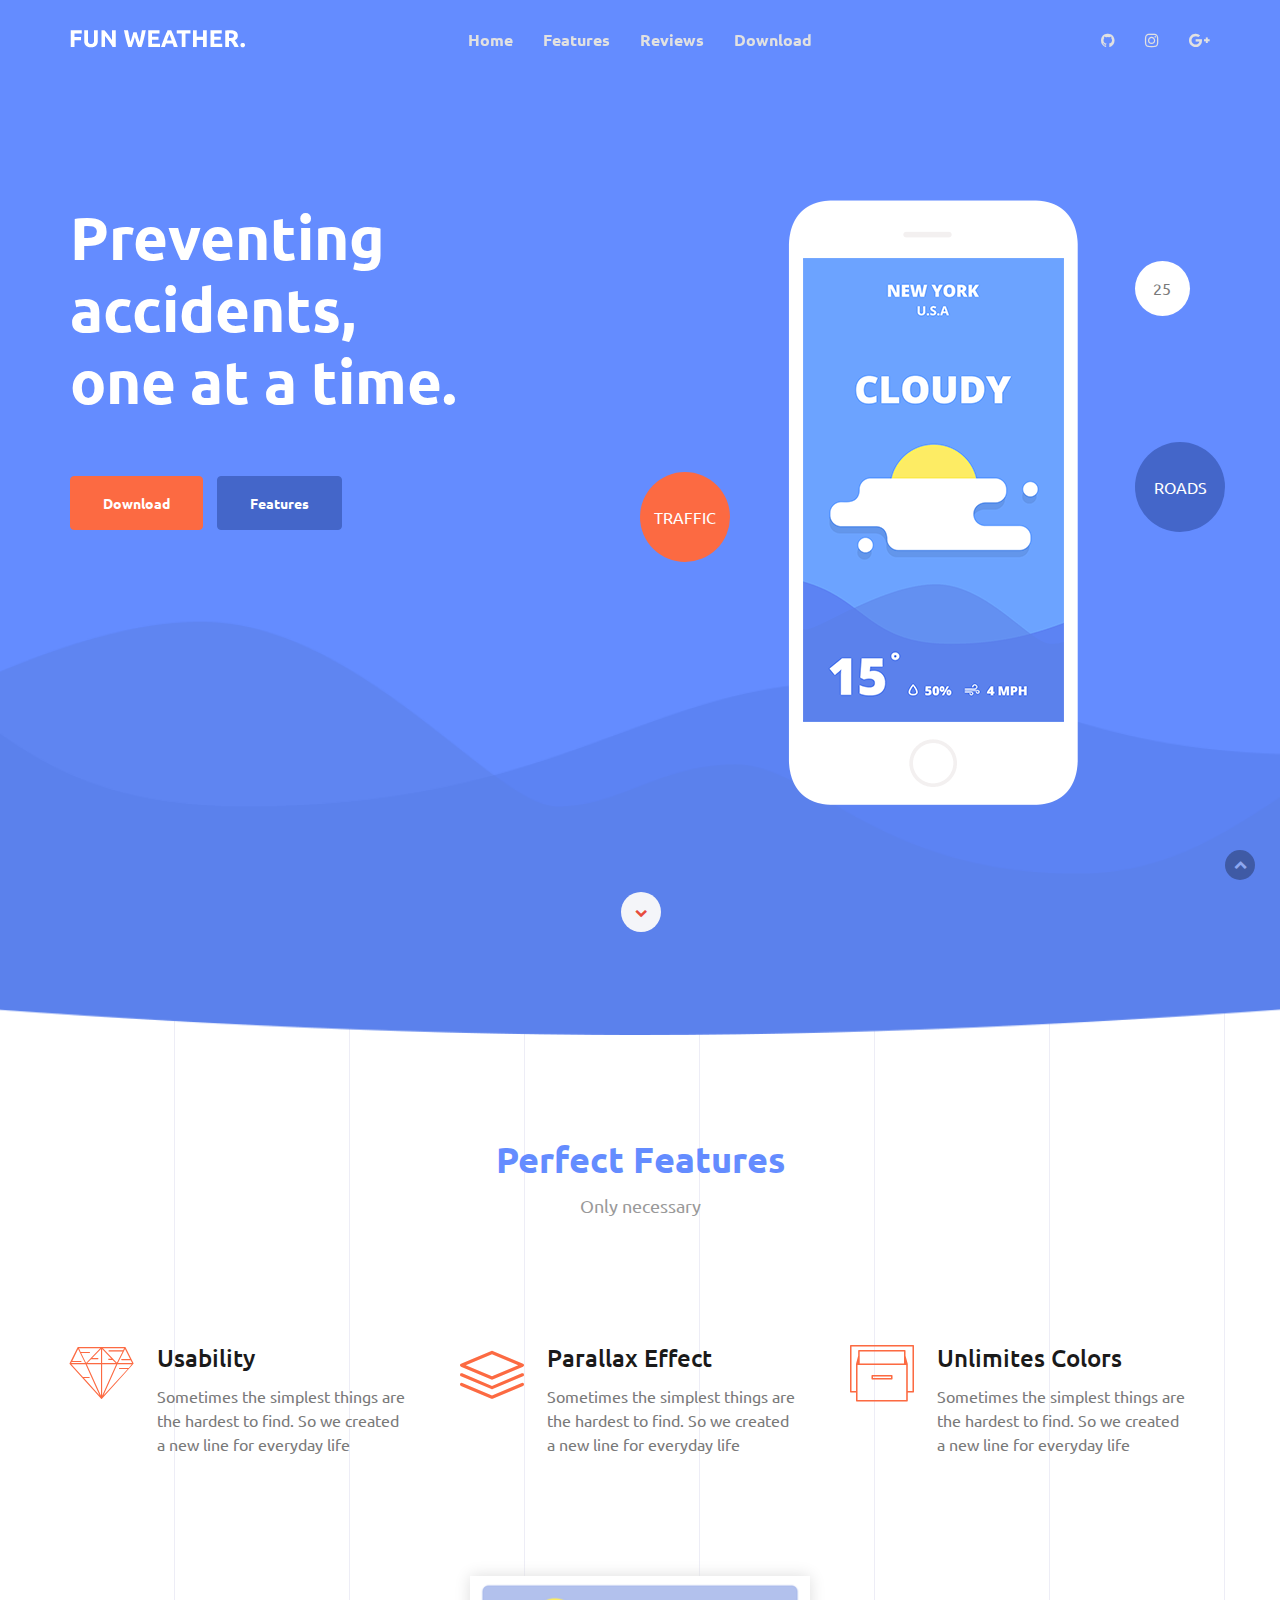
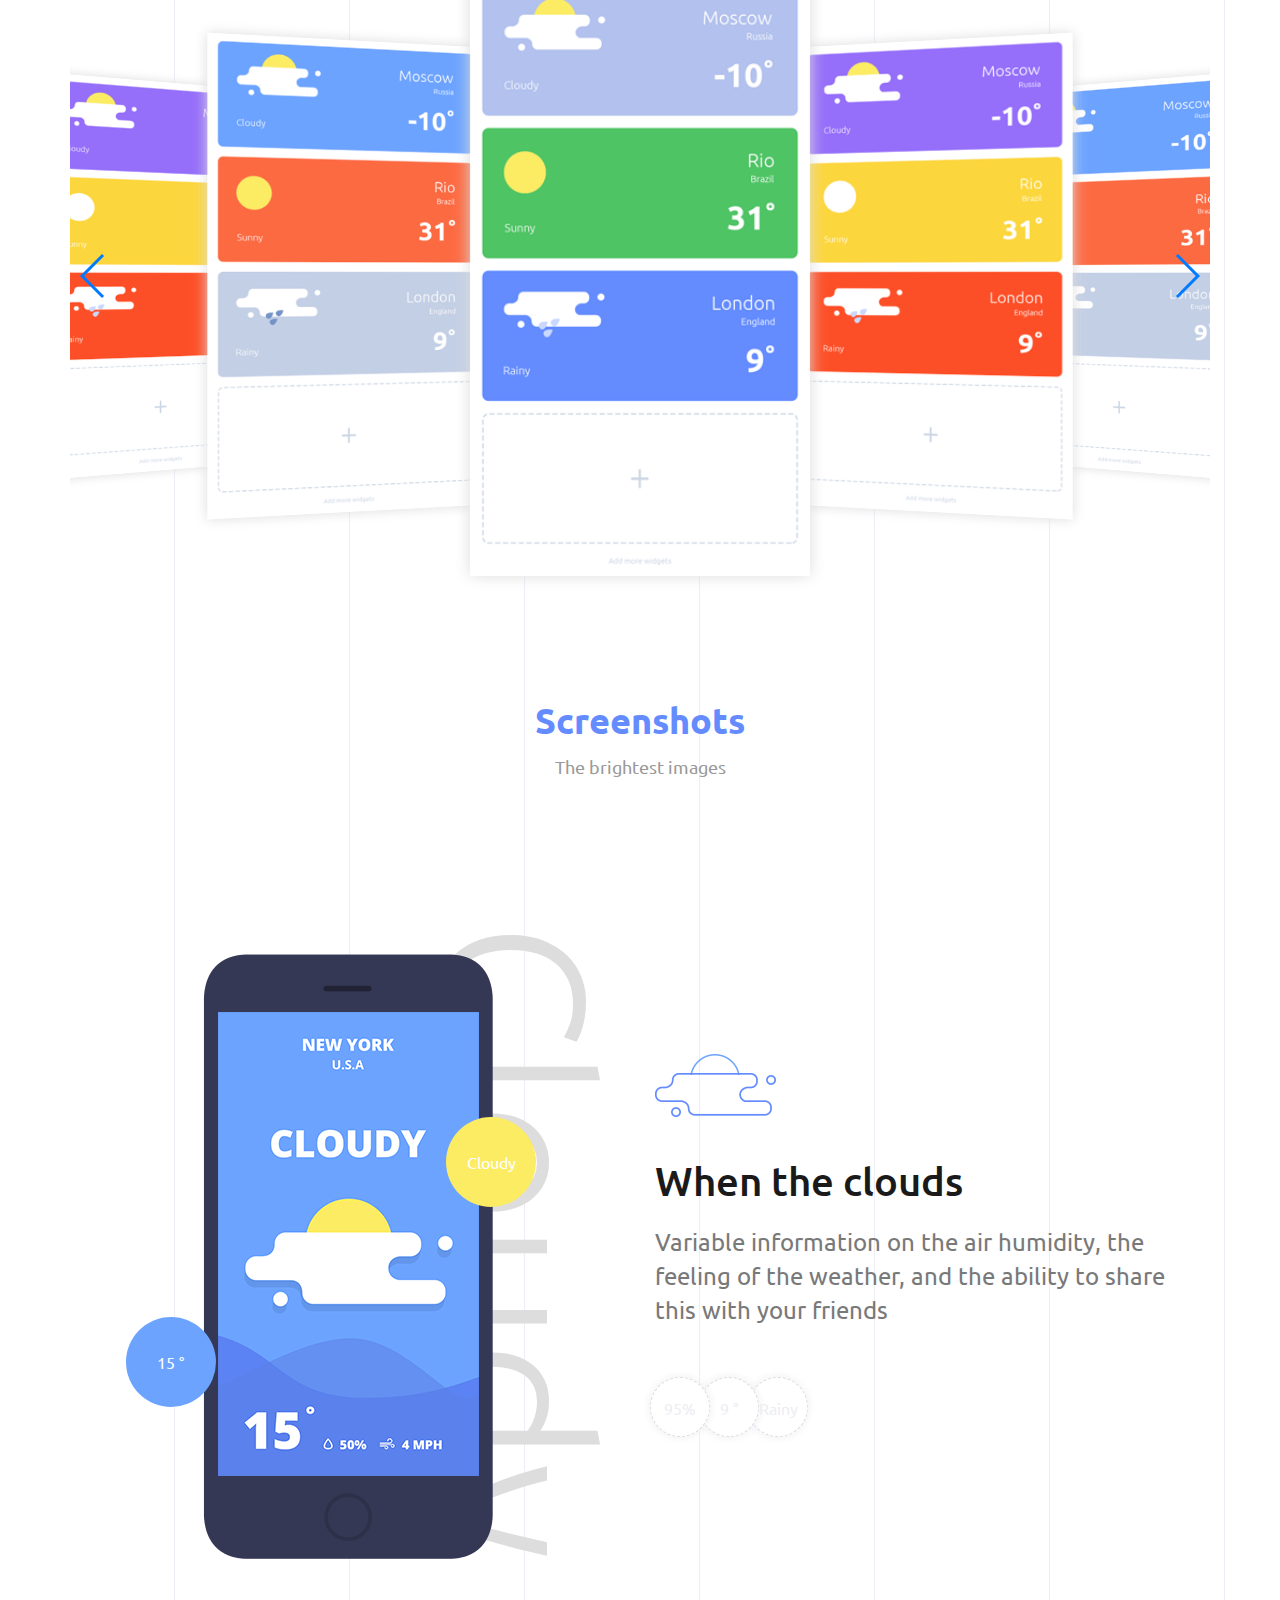
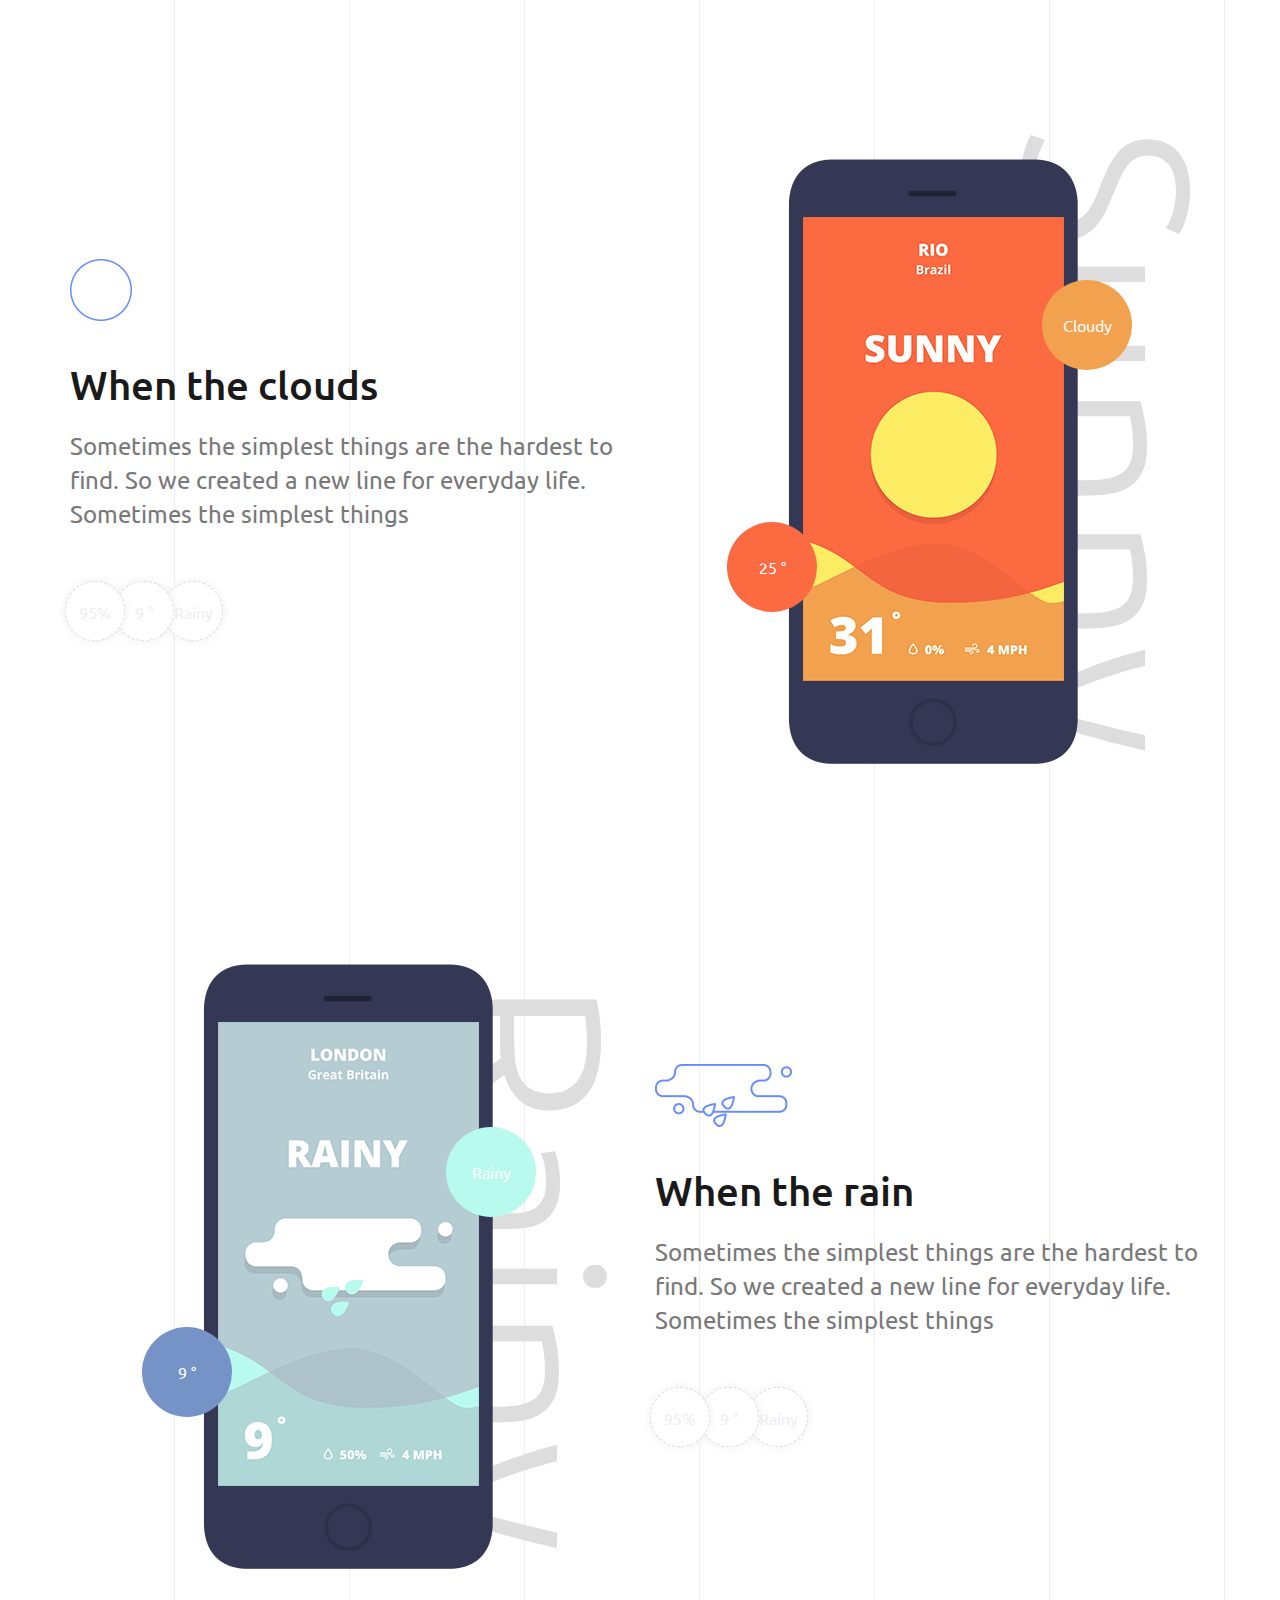
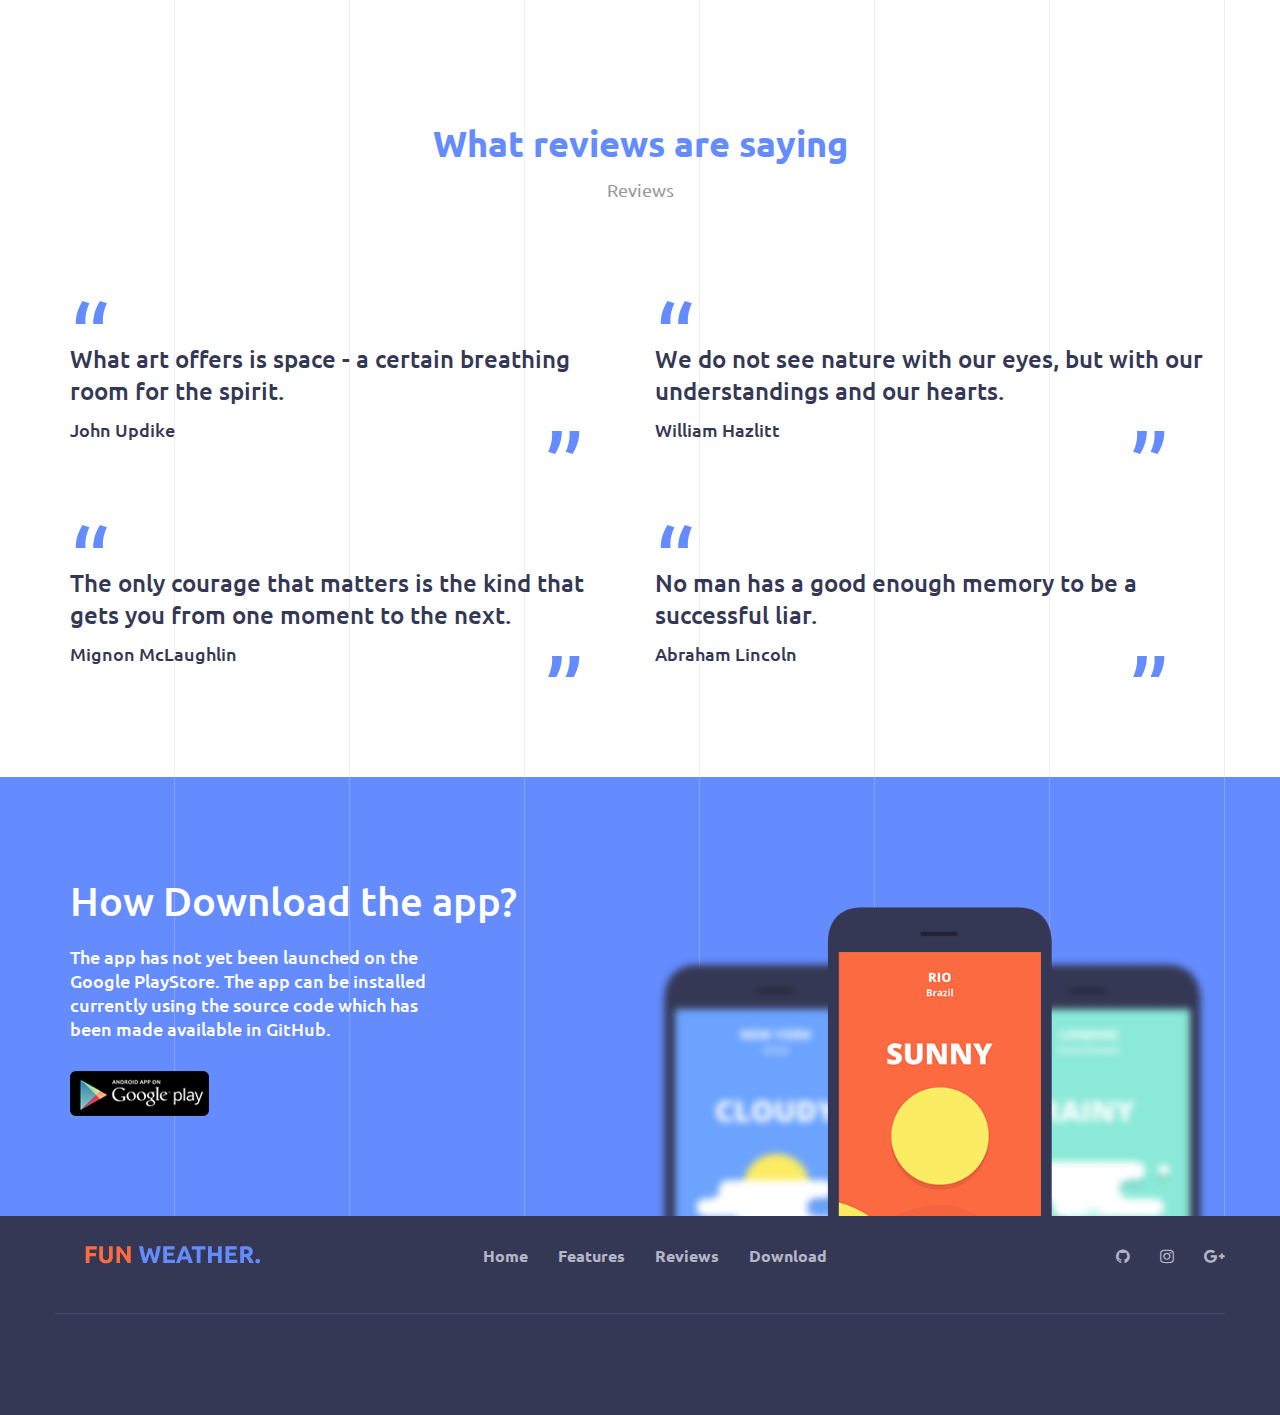
==== commit 30d64420: "Image surrounders changed" ====
--- a/webpage/index.html
+++ b/webpage/index.html
@@ -61,9 +61,9 @@
                     <!-- Start Atribute Navigation -->
                     <div class="attr-nav">
                         <ul>
-                            <li><a href="#"><i class="fa fa-facebook"></i></a></li>
-                            <li><a href="#"><i class="fa fa-instagram"></i></a></li>
-                            <li><a href="#"><i class="fa fa-google-plus"></i></a></li>
+                          <li><a href="https://github.com/sbenstewart/DnD"><i class="fa fa-github"></i></a></li>
+                          <li><a href="#"><i class="fa fa-instagram"></i></a></li>
+                          <li><a href="#"><i class="fa fa-google-plus"></i></a></li>
                         </ul>
                     </div>
                     <!-- End Atribute Navigation -->
@@ -113,10 +113,9 @@
 
                             <div class="col-md-6">
                                 <div class="phone_one phone_attr1 text-center sm-m-top-50">
-                                    <div class="attr_deg">9&deg;</div>
-                                    <div class="attr_rio text-uppercase">Rio</div>
-                                    <div class="attr_sun text-uppercase text-white">Sunny</div>
-                                    <div class="attr_lon text-uppercase text-white">London</div>
+                                    <div class="attr_deg">25</div>
+                                    <div class="attr_sun text-uppercase text-white">Traffic</div>
+                                    <div class="attr_lon text-uppercase text-white">Roads</div>
                                     <img src="assets/images/phone01.png" alt="" />
                                 </div>
                             </div>
--- a/webpage/assets/css/style.css
+++ b/webpage/assets/css/style.css
@@ -56,18 +56,18 @@
     Page Content
 ------------------------------------------*/
 
-.page-content, 
+.page-content,
 section { overflow: hidden; }
 
 /*
-    On Scroll Animations 
+    On Scroll Animations
 ------------------------------------------*/
 
 /*.animated { visibility: hidden; }
 .visible { visibility: visible; }*/
 
 /*
-    Spacing & Alignment 
+    Spacing & Alignment
 ------------------------------------------*/
 
 .roomy-100 {
@@ -461,7 +461,7 @@
     margin-right: 15px;
 }
 .m-l-15{
-    margin-left: 15px; 
+    margin-left: 15px;
 }
 .m-top-10 {
     margin-top: 10px;
@@ -734,9 +734,9 @@
 }*/
 
 
-.transform_scal_rotate:hover img{ 
-    -webkit-transform: scale(1.1) rotate(4deg); 
-    transform: scale(1.1) rotate(4deg); 
+.transform_scal_rotate:hover img{
+    -webkit-transform: scale(1.1) rotate(4deg);
+    transform: scale(1.1) rotate(4deg);
 }
 
 .culmn{
@@ -788,9 +788,9 @@
     width: 50px;
     margin-top: -25px;
     margin-left: -25px;
-    -ms-transform: rotate(45deg); 
+    -ms-transform: rotate(45deg);
     -webkit-transform: rotate(45deg);
-    transform: rotate(45deg); 
+    transform: rotate(45deg);
     -webkit-animation: loading-center-absolute 1.5s infinite;
     animation: loading-center-absolute 1.5s infinite;
 
@@ -828,7 +828,7 @@
 }
 
 @keyframes loading-center-absolute {
-    100% { 
+    100% {
         transform:  rotate(-45deg);
         -webkit-transform:  rotate(-45deg);
     }
@@ -843,11 +843,11 @@
 }
 
 @keyframes object_one {
-    25% { 
+    25% {
         transform: translate(0,-50px) rotate(-180deg);
         -webkit-transform: translate(0,-50px) rotate(-180deg);
-    } 
-    100% { 
+    }
+    100% {
         transform: translate(0,0) rotate(-180deg);
         -webkit-transform: translate(0,0) rotate(-180deg);
     }
@@ -860,11 +860,11 @@
 }
 
 @keyframes object_two {
-    25% { 
+    25% {
         transform: translate(50px,0) rotate(-180deg);
         -webkit-transform: translate(50px,0) rotate(-180deg);
-    } 
-    100% { 
+    }
+    100% {
         transform: translate(0,0) rotate(-180deg);
         -webkit-transform: translate(0,0) rotate(-180deg);
     }
@@ -876,11 +876,11 @@
 }
 
 @keyframes object_three {
-    25% { 
+    25% {
         transform:  translate(-50px,0) rotate(-180deg);
         -webkit-transform:  translate(-50px,0) rotate(-180deg);
-    } 
-    100% { 
+    }
+    100% {
         transform: translate(0,0) rotate(-180deg);
         -webkit-transform: rtranslate(0,0) rotate(-180deg);
     }
@@ -893,11 +893,11 @@
 }
 
 @keyframes object_four {
-    25% { 
-        transform: translate(0,50px) rotate(-180deg); 
-        -webkit-transform: translate(0,50px) rotate(-180deg);  
-    } 
-    100% { 
+    25% {
+        transform: translate(0,50px) rotate(-180deg);
+        -webkit-transform: translate(0,50px) rotate(-180deg);
+    }
+    100% {
         transform: translate(0,0) rotate(-180deg);
         -webkit-transform: translate(0,0) rotate(-180deg);
     }
@@ -1067,19 +1067,19 @@
 }
 .attr_rio,
 .attr_deg{
-    position: absolute; 
+    position: absolute;
     width:55px;
     height: 55px;
     line-height: 55px;
     display: inline-block;
     border-radius: 50%;
 }
-.attr_deg{ 
+.attr_deg{
     top: 10%;
     right: 6%;
     background-color: #ffffff;
 }
-.attr_rio{ 
+.attr_rio{
     bottom:0;
     right:0;
     background-color: #fcec64;
@@ -1092,7 +1092,7 @@
 .attr_deg2,
 .attr_lon,
 .attr_sun{
-    position: absolute; 
+    position: absolute;
     width:90px;
     height: 90px;
     line-height: 90px;
@@ -1100,35 +1100,35 @@
     border-radius: 50%;
 }
 
-.attr_sun{ 
+.attr_sun{
     top: 45%;
     left: 0%;
     background-color: #fc6a42;
 }
-.attr_lon{ 
+.attr_lon{
     top:40%;
     right:0%;
     background-color: #4466c9;
 }
-.attr_cloudy{ 
+.attr_cloudy{
     top: 27%;
     right: 16%;
     background-color: #fcec64;
     z-index: 4;
 }
-.attr_deg2{ 
+.attr_deg2{
     top:60%;
     left:10%;
     background-color:#6ca3ff;
     z-index: 4;
 }
-.attr_sun2{ 
+.attr_sun2{
     top: 20%;
     right: 14%;
     background-color: #f2a14e;
     z-index: 4;
 }
-.attr_deg3{ 
+.attr_deg3{
     top:60%;
     left:13%;
     background-color:#fc6a42;
@@ -1140,7 +1140,7 @@
     background-color: #b8faee;
     z-index: 4;
 }
-.attr_deg4{ 
+.attr_deg4{
     top:60%;
     left:13%;
     background-color:#7693c8;
@@ -1171,7 +1171,7 @@
 .screen03_content ul li:nth-child(1),
 .screen02_content ul li:nth-child(1),
 .screen01_content ul li:nth-child(1){
-    z-index: 2; 
+    z-index: 2;
 }
 .screen03_content ul li:nth-child(2),
 .screen02_content ul li:nth-child(2),
@@ -1306,4 +1306,4 @@
 .scrollup:hover {
     background-color: blueviolet;
     color:#fff;
-}+}
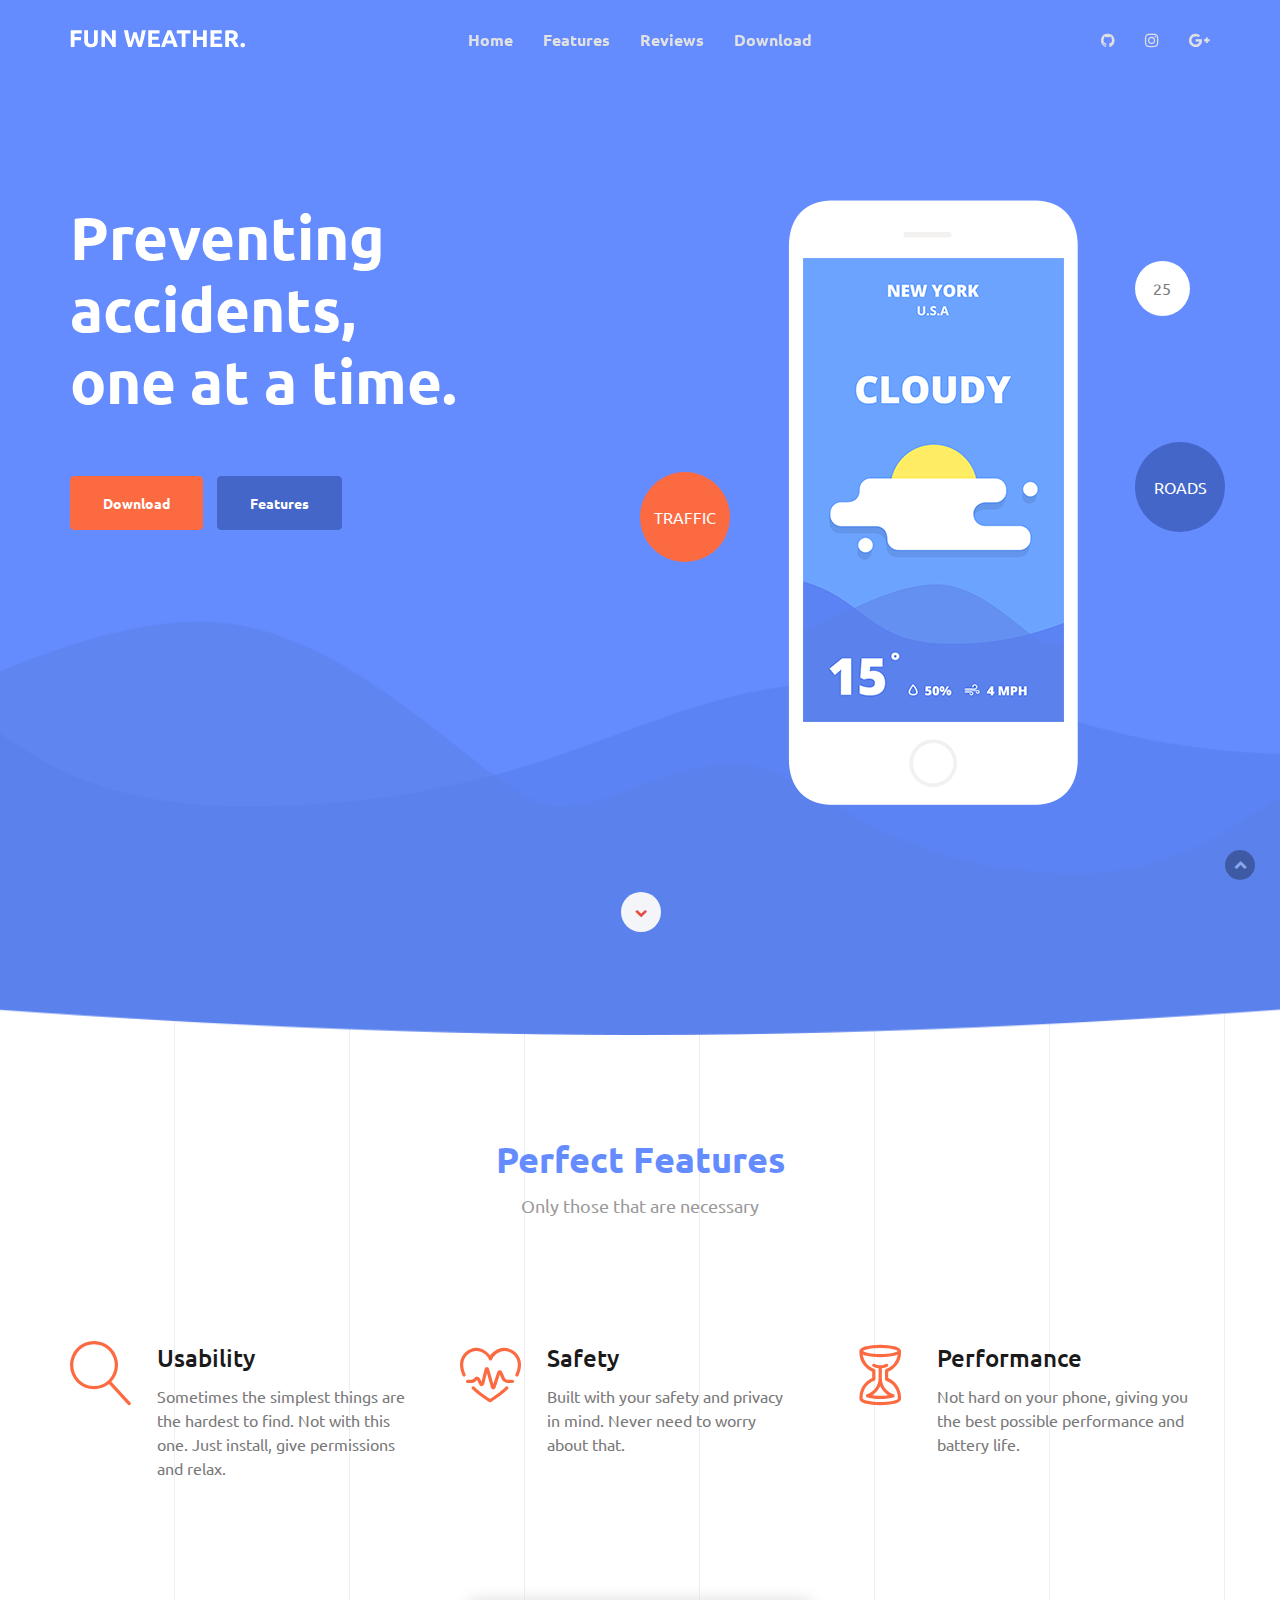
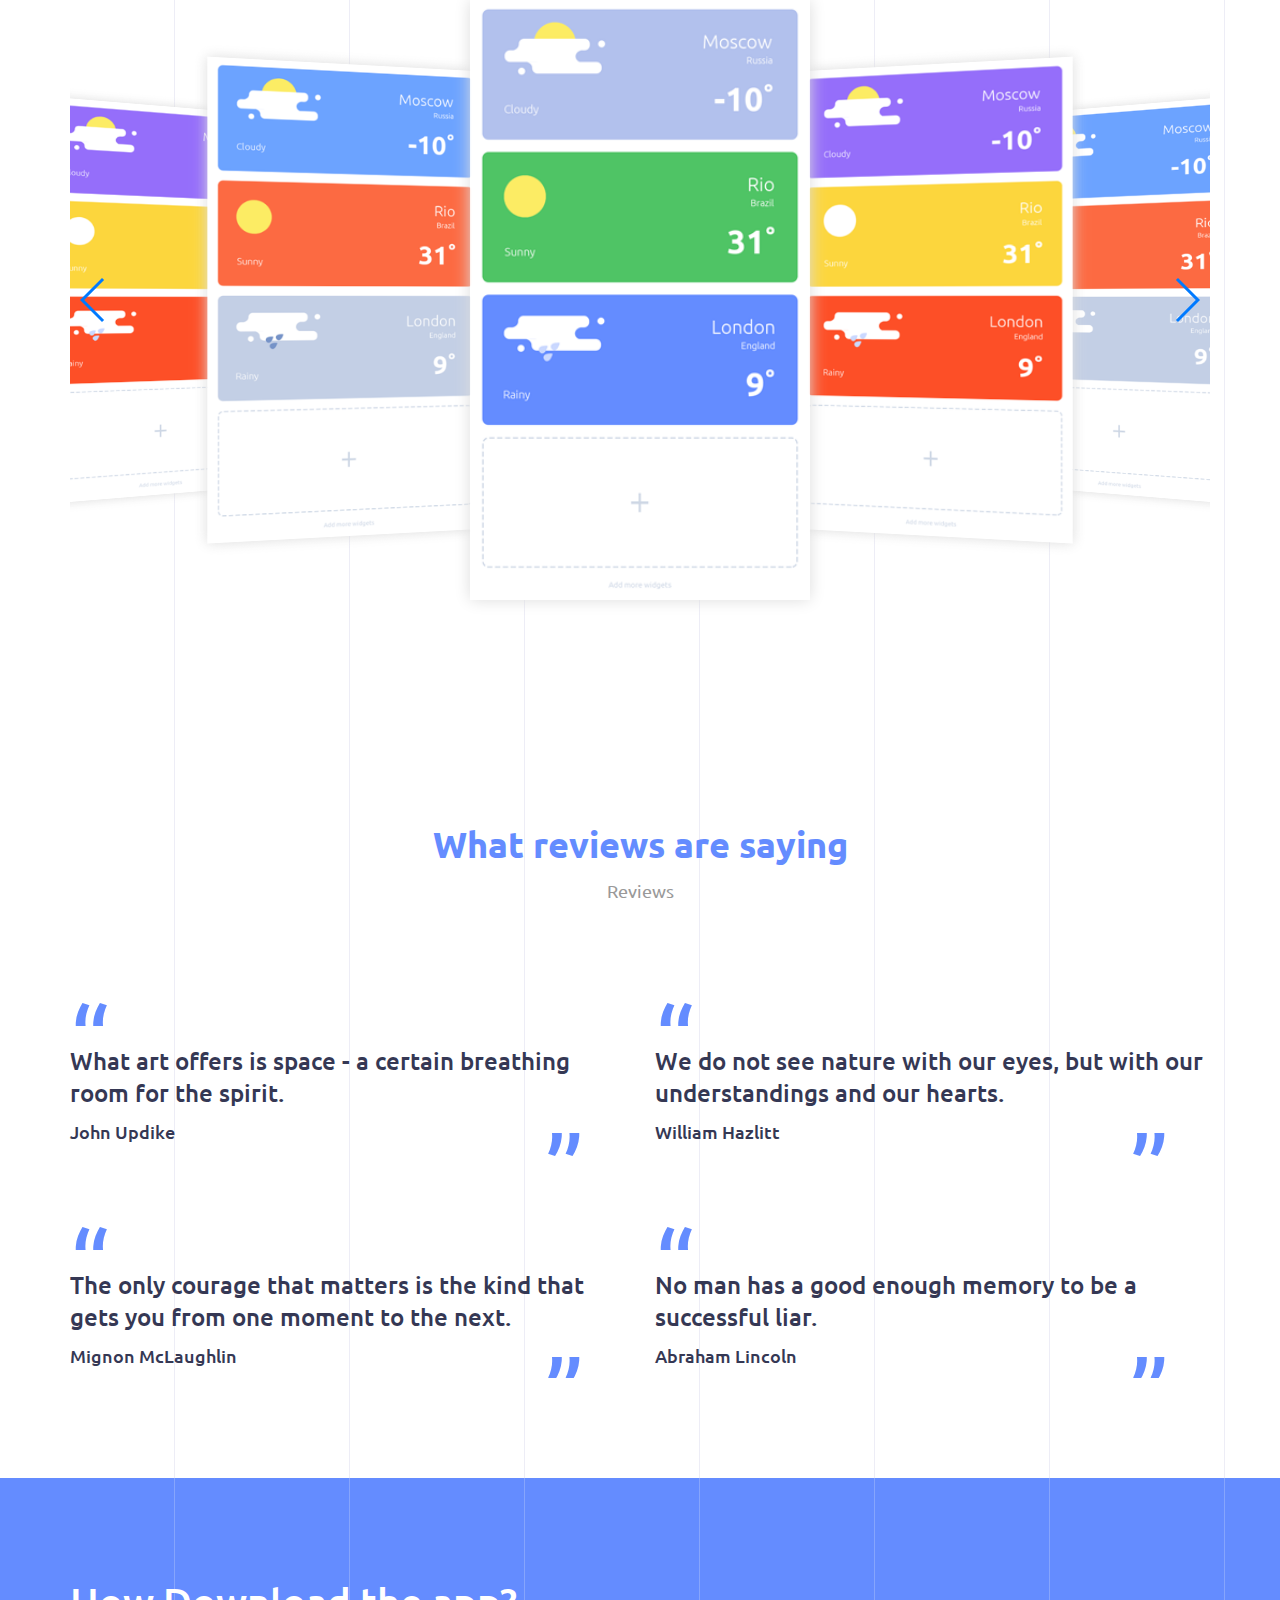
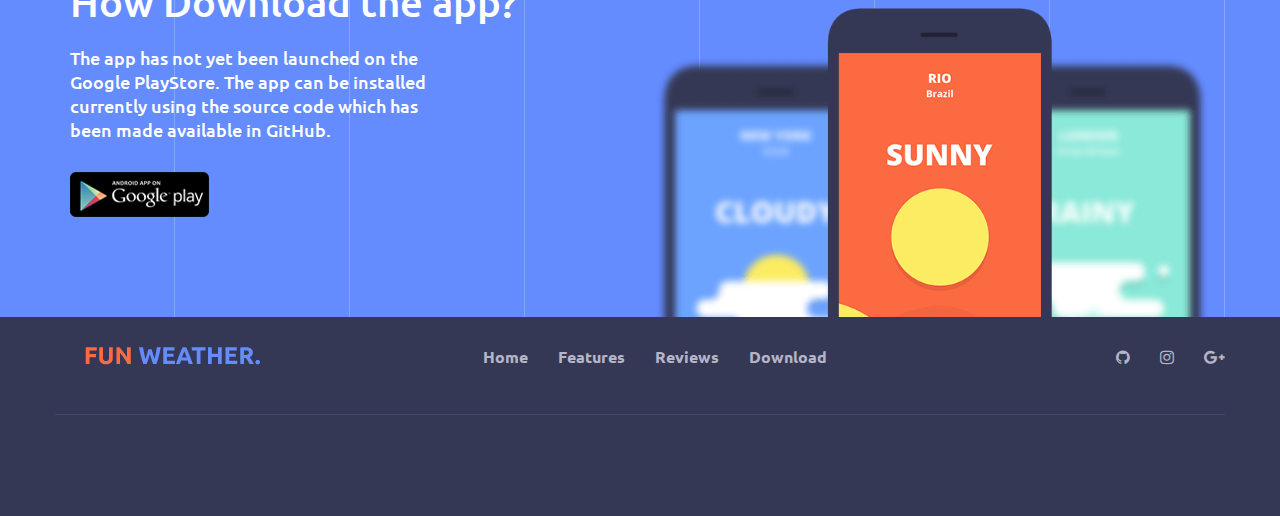
==== commit e2e2927a: "Final fixes" ====
--- a/webpage/index.html
+++ b/webpage/index.html
@@ -5,8 +5,9 @@
 <!--[if gt IE 8]><!--> <html class="no-js" lang="en"> <!--<![endif]-->
     <head>
         <meta charset="utf-8">
-        <title>Weather App Landing page</title>
-        <meta name="description" content="">
+        <title>DnD</title>
+        <meta name="description" content="App that puts your phone into Silent mode when you need it to, automatically.
+        Trust me this is not even the basic introduction of what it is. More details below.">
         <meta name="viewport" content="width=device-width, initial-scale=1">
         <link rel="icon" type="image/png" href="favicon.ico">
 
@@ -139,43 +140,46 @@
                             <div class="col-md-8 col-md-offset-2 col-sm-12 col-xs-12">
                                 <div class="head_title text-center">
                                     <h2>Perfect Features</h2>
-                                    <h5>Only necessary</h5>
+                                    <h5>Only those that are necessary</h5>
                                 </div>
                             </div>
 
                             <div class="col-md-4">
                                 <div class="features_item sm-m-top-30">
                                     <div class="f_item_icon">
-                                        <i class="icon icon-diamond6"></i>
+                                        <i class="icon icon-magnifier"></i>
                                     </div>
                                     <div class="f_item_text">
                                         <h3>Usability</h3>
-                                        <p>Sometimes the simplest things are the hardest to find.
-                                            So we created a new line for everyday life</p>
+                                        <p>
+                                        Sometimes the simplest things are the hardest to find. Not with this one. Just install, give permissions and relax.
+                                        </p>
                                     </div>
                                 </div>
                             </div>
                             <div class="col-md-4">
                                 <div class="features_item sm-m-top-30">
                                     <div class="f_item_icon">
-                                        <i class="icon icon-layers2"></i>
+                                        <i class="icon icon-heart-pulse"></i>
                                     </div>
                                     <div class="f_item_text">
-                                        <h3>Parallax Effect</h3>
-                                        <p>Sometimes the simplest things are the hardest to find.
-                                            So we created a new line for everyday life</p>
+                                        <h3>Safety</h3>
+                                        <p>
+                                        Built with your safety and privacy in mind. Never need to worry about that.
+                                        </p>
                                     </div>
                                 </div>
                             </div>
                             <div class="col-md-4">
                                 <div class="features_item sm-m-top-30">
                                     <div class="f_item_icon">
-                                        <i class="icon icon-business-32"></i>
+                                        <i class="icon icon-hourglass"></i>
                                     </div>
                                     <div class="f_item_text">
-                                        <h3>Unlimites Colors</h3>
-                                        <p>Sometimes the simplest things are the hardest to find.
-                                            So we created a new line for everyday life</p>
+                                        <h3>Performance</h3>
+                                        <p>
+                                        Not hard on your phone, giving you the best possible performance and battery life.
+                                        </p>
                                     </div>
                                 </div>
                             </div>
@@ -210,7 +214,7 @@
 
 
             <!--screen short section-->
-
+            <!--
             <section id="screen_area" class="screen_area">
                 <div class="container">
                     <div class="row">
@@ -222,7 +226,7 @@
                                 </div>
                             </div>
 
-                            <!-- Screen01-->
+
                             <div class="screen01 roomy-50">
                                 <div class="col-md-6">
                                     <div class="screen01_img text-center">
@@ -248,9 +252,9 @@
                                         </ul>
                                     </div>
                                 </div>
-                            </div><!--End off Screen01-->
-
-                            <!-- Screen02-->
+                            </div>
+
+
                             <div class="screen02 roomy-50 m-top-100">
                                 <div class="col-md-6 col-md-push-6">
                                     <div class="screen02_img text-center">
@@ -276,9 +280,9 @@
                                         </ul>
                                     </div>
                                 </div>
-                            </div><!--End off Screen02-->
-
-                            <!-- Screen03-->
+                            </div>
+
+
                             <div class="screen03 roomy-50 m-top-100">
                                 <div class="col-md-6">
                                     <div class="screen03_img text-center">
@@ -305,13 +309,13 @@
                                         </ul>
                                     </div>
                                 </div>
-                            </div><!--End off Screen02-->
-
-
-                        </div>
-                    </div><!--End off row-->
-                </div><!--End off container-->
-            </section><!--End off Screen01 Area Section -->
+                            </div>
+
+
+                        </div>
+                    </div>
+                </div>
+            </section>-->
 
 
 
@@ -385,7 +389,6 @@
                                     </h5>
 
                                     <div class="download_app m-top-30">
-                                        <!--<a href=""><img src="assets/images/appstor.png" alt="" /></a>-->
                                         <a href="https://github.com/sbenstewart/DnD"><img src="assets/images/googleplay.png" alt="" /></a>
                                     </div>
                                 </div>
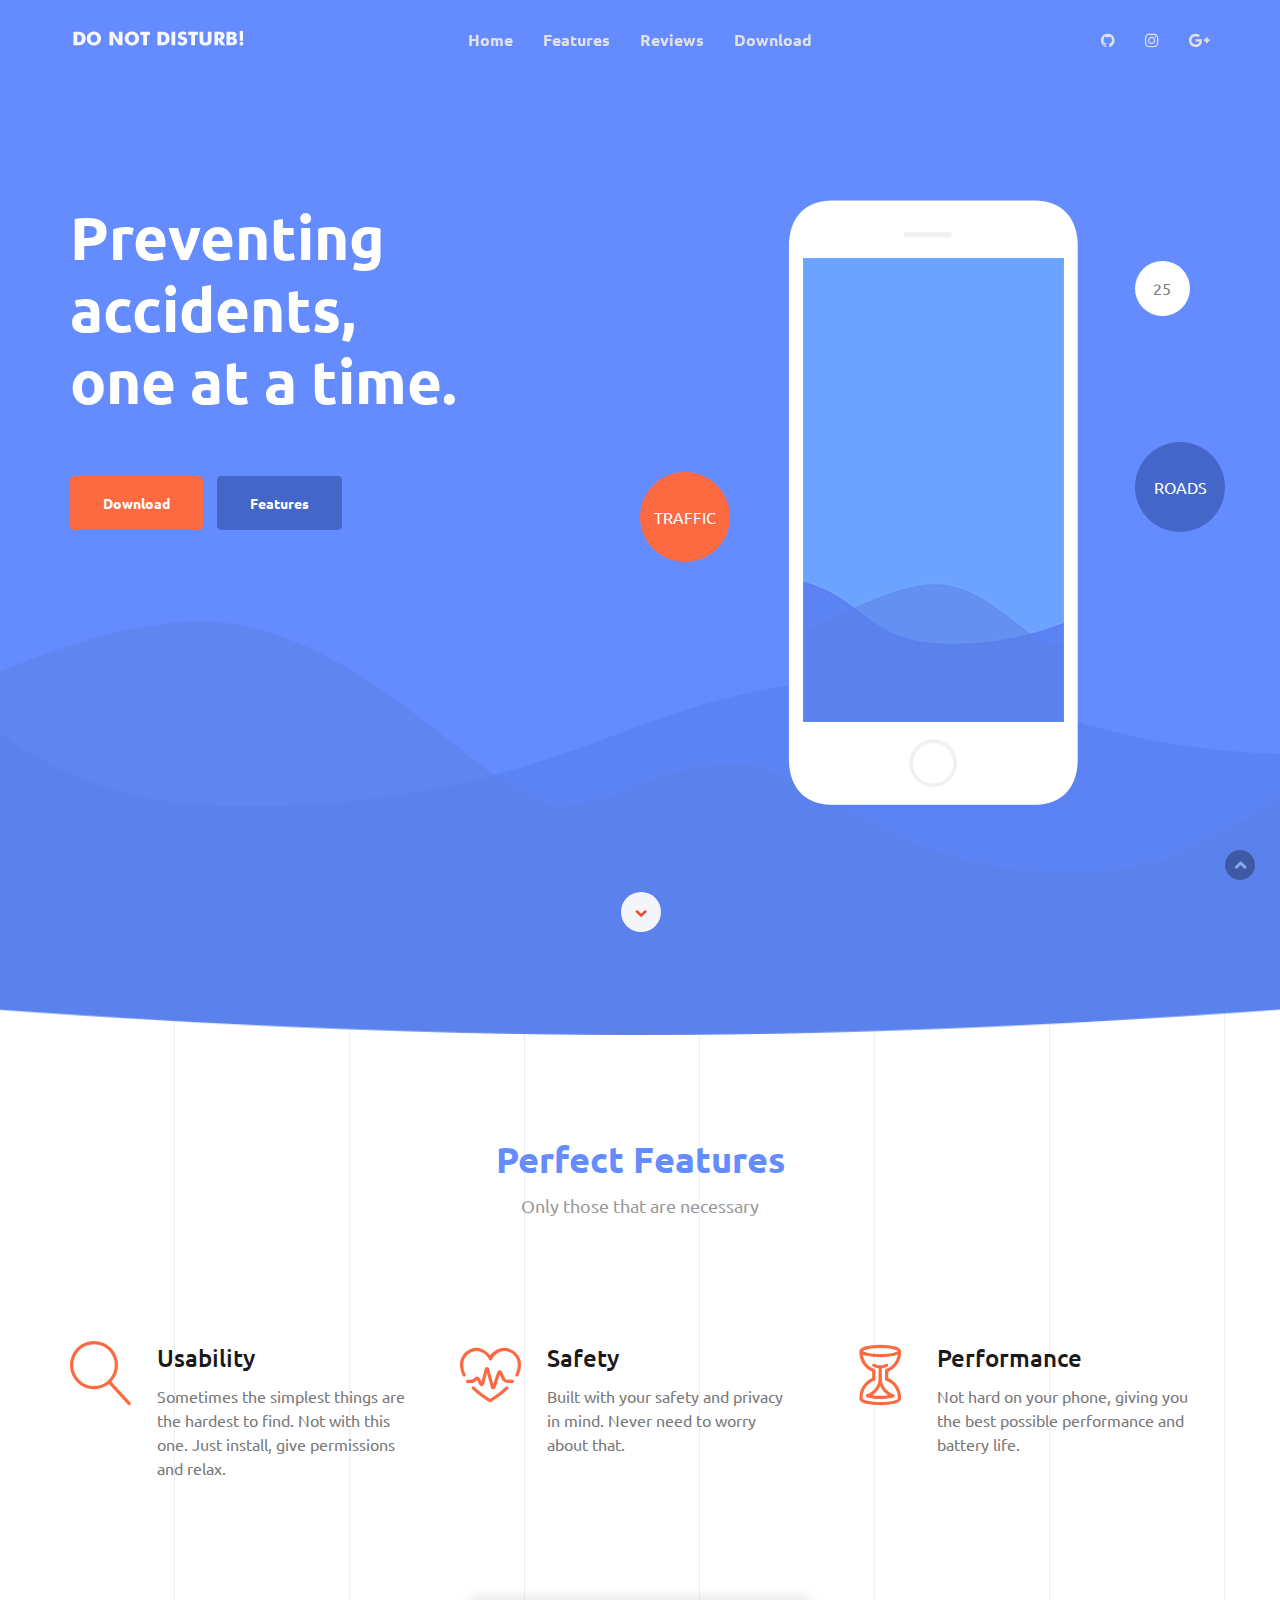
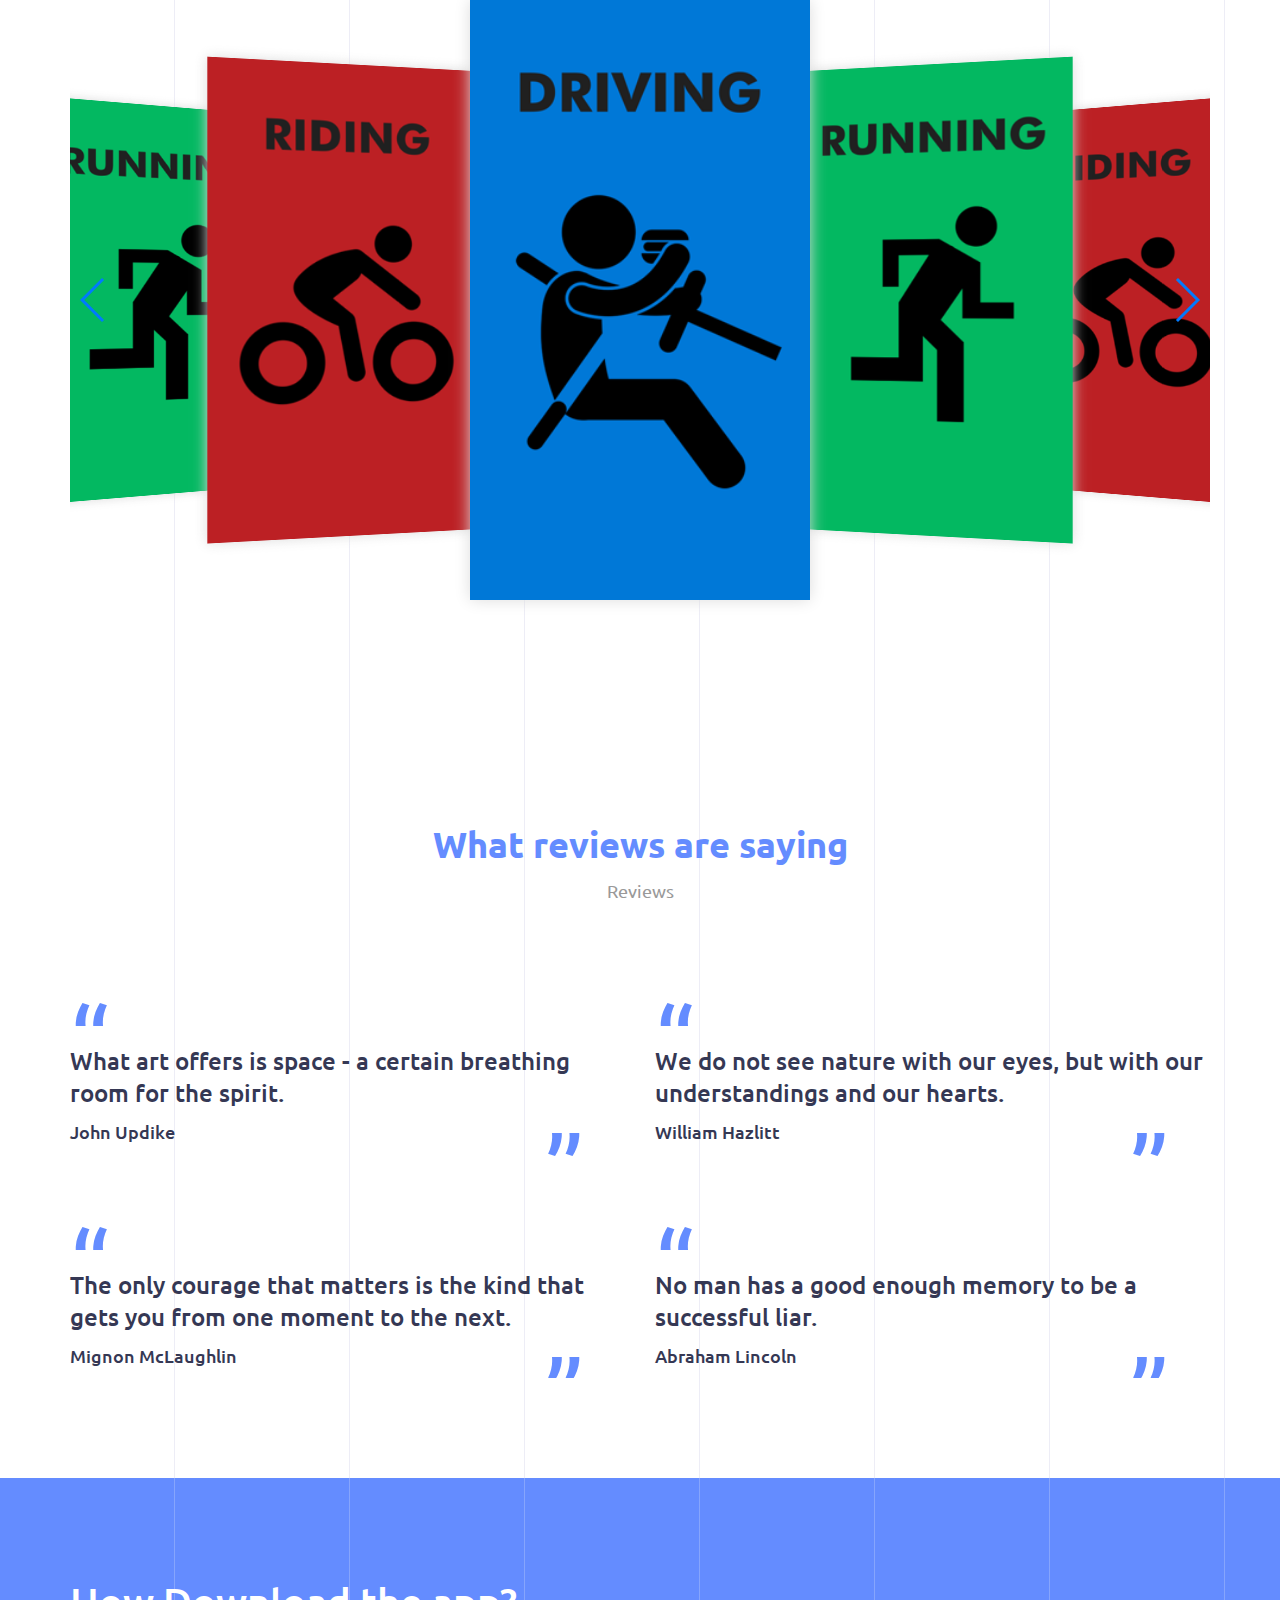
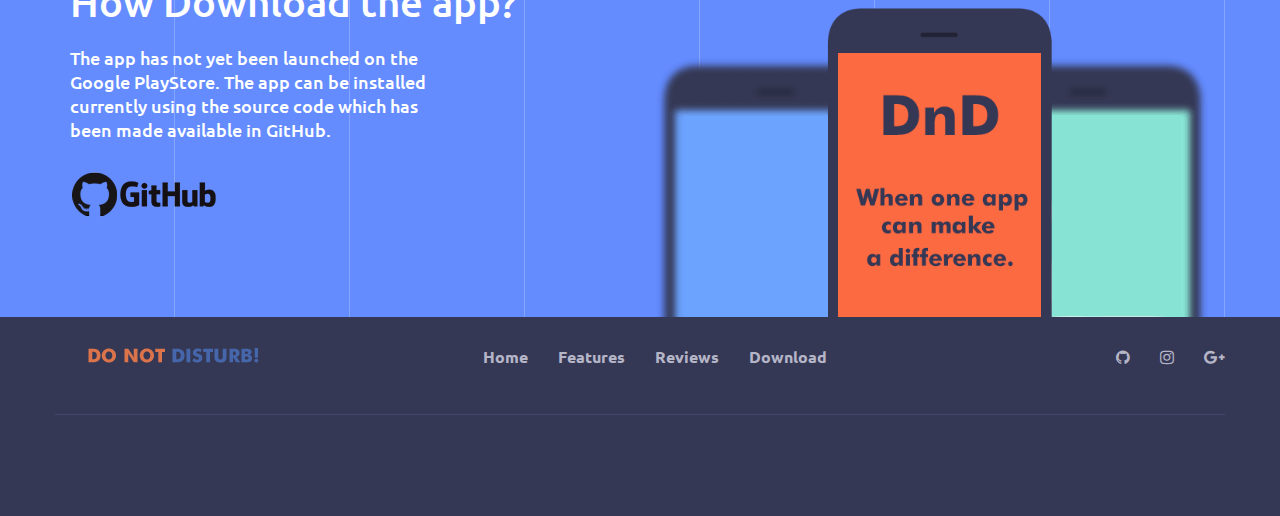
==== commit d23fe373: "Moved contents into webpage directory" ====
--- a/webpage/index.html
+++ b/webpage/index.html
@@ -389,7 +389,7 @@
                                     </h5>
 
                                     <div class="download_app m-top-30">
-                                        <a href="https://github.com/sbenstewart/DnD"><img src="assets/images/googleplay.png" alt="" /></a>
+                                        <a href="https://github.com/sbenstewart/DnD"><img src="assets/images/github.png" alt="" /></a>
                                     </div>
                                 </div>
                             </div>
@@ -432,7 +432,7 @@
                                         <button type="button" class="navbar-toggle" data-toggle="collapse" data-target="#navbar-footer">
                                             <i class="fa fa-bars"></i>
                                         </button>
-                                        <a class="navbar-brand" href="#brand"><img src="assets/images/footer-logo.png" class="logo" alt=""></a>
+                                        <a class="navbar-brand" href="#home"><img src="assets/images/footer-logo.png" class="logo" alt=""></a>
                                     </div>
                                     <!-- End Header Navigation -->
 
--- a/webpage/assets/css/style.css
+++ b/webpage/assets/css/style.css
@@ -1,9 +1,3 @@
-
-
-/*
-Author: Bootstrap Themes
-Author URI: http://bootstrapthemes.co
-*/
 
 /*==========================================
  01.  PREDIFINEED (FROM 1 TO 780 )
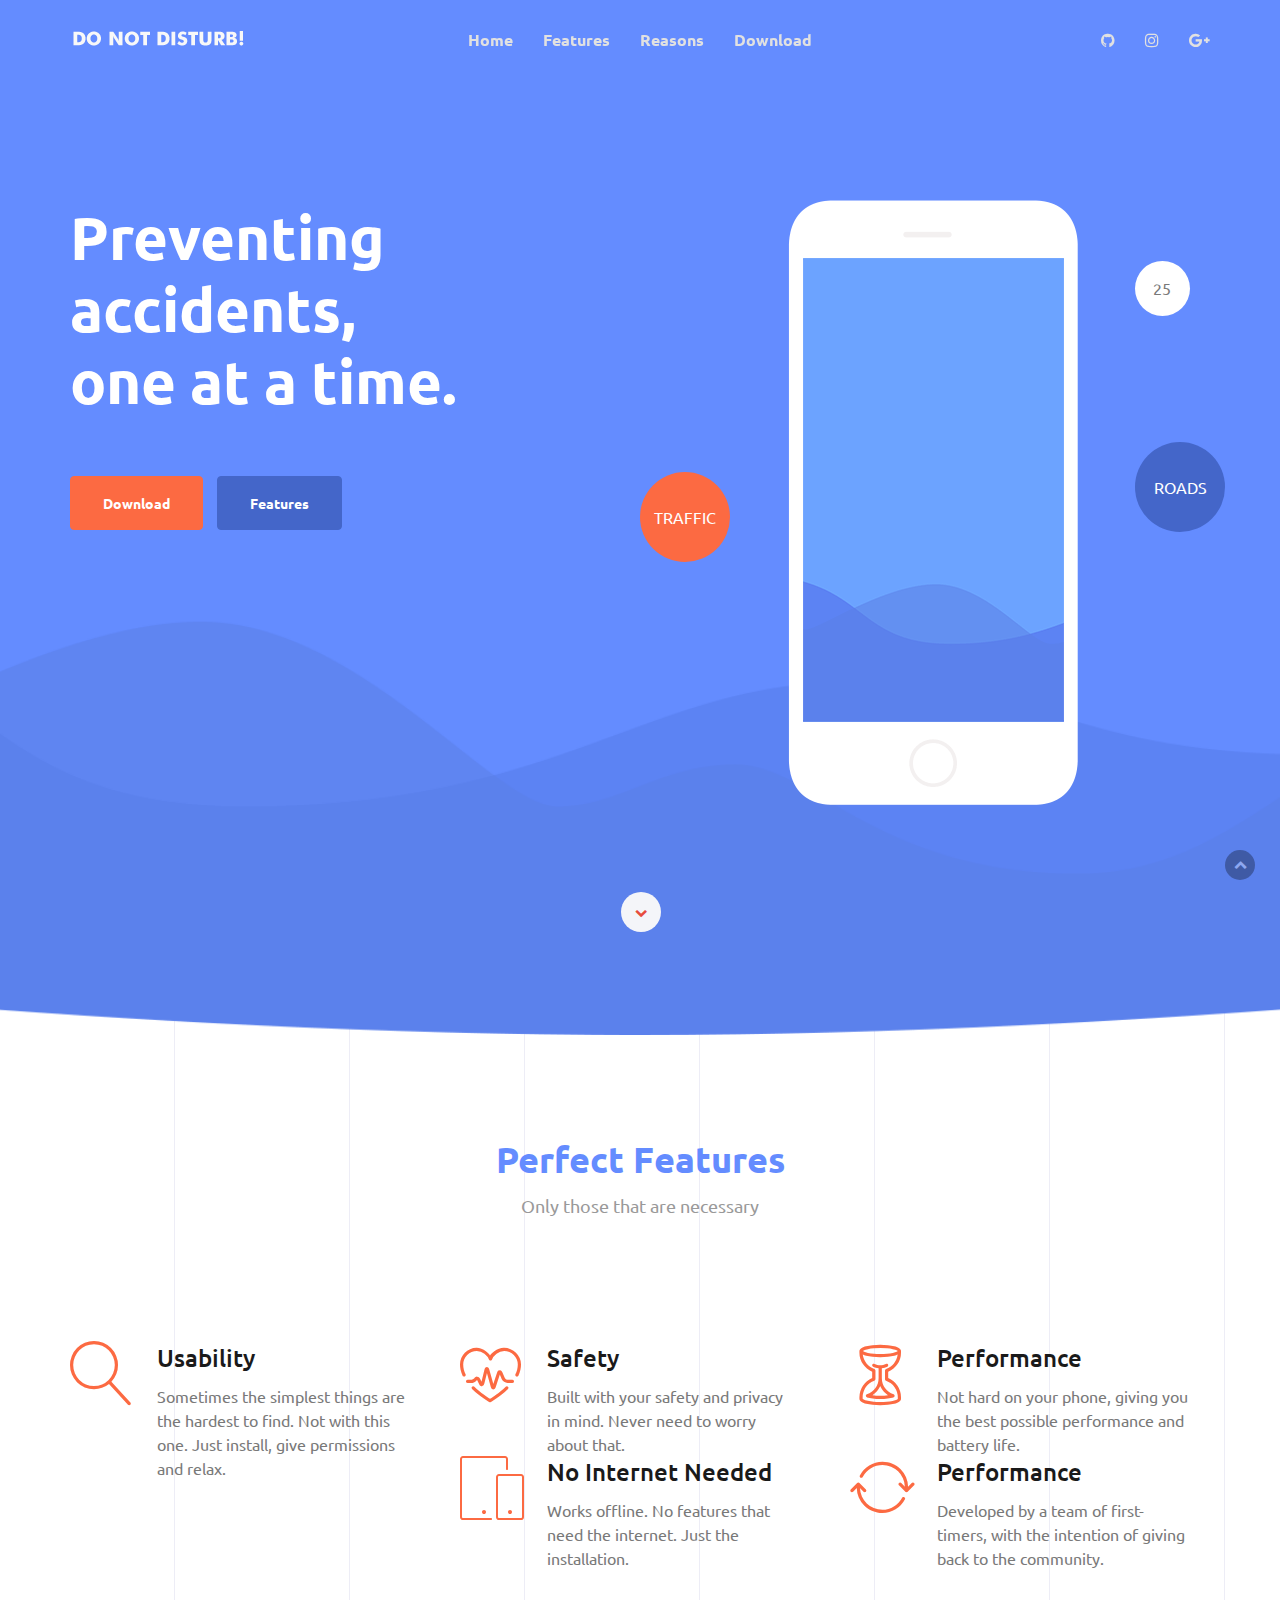
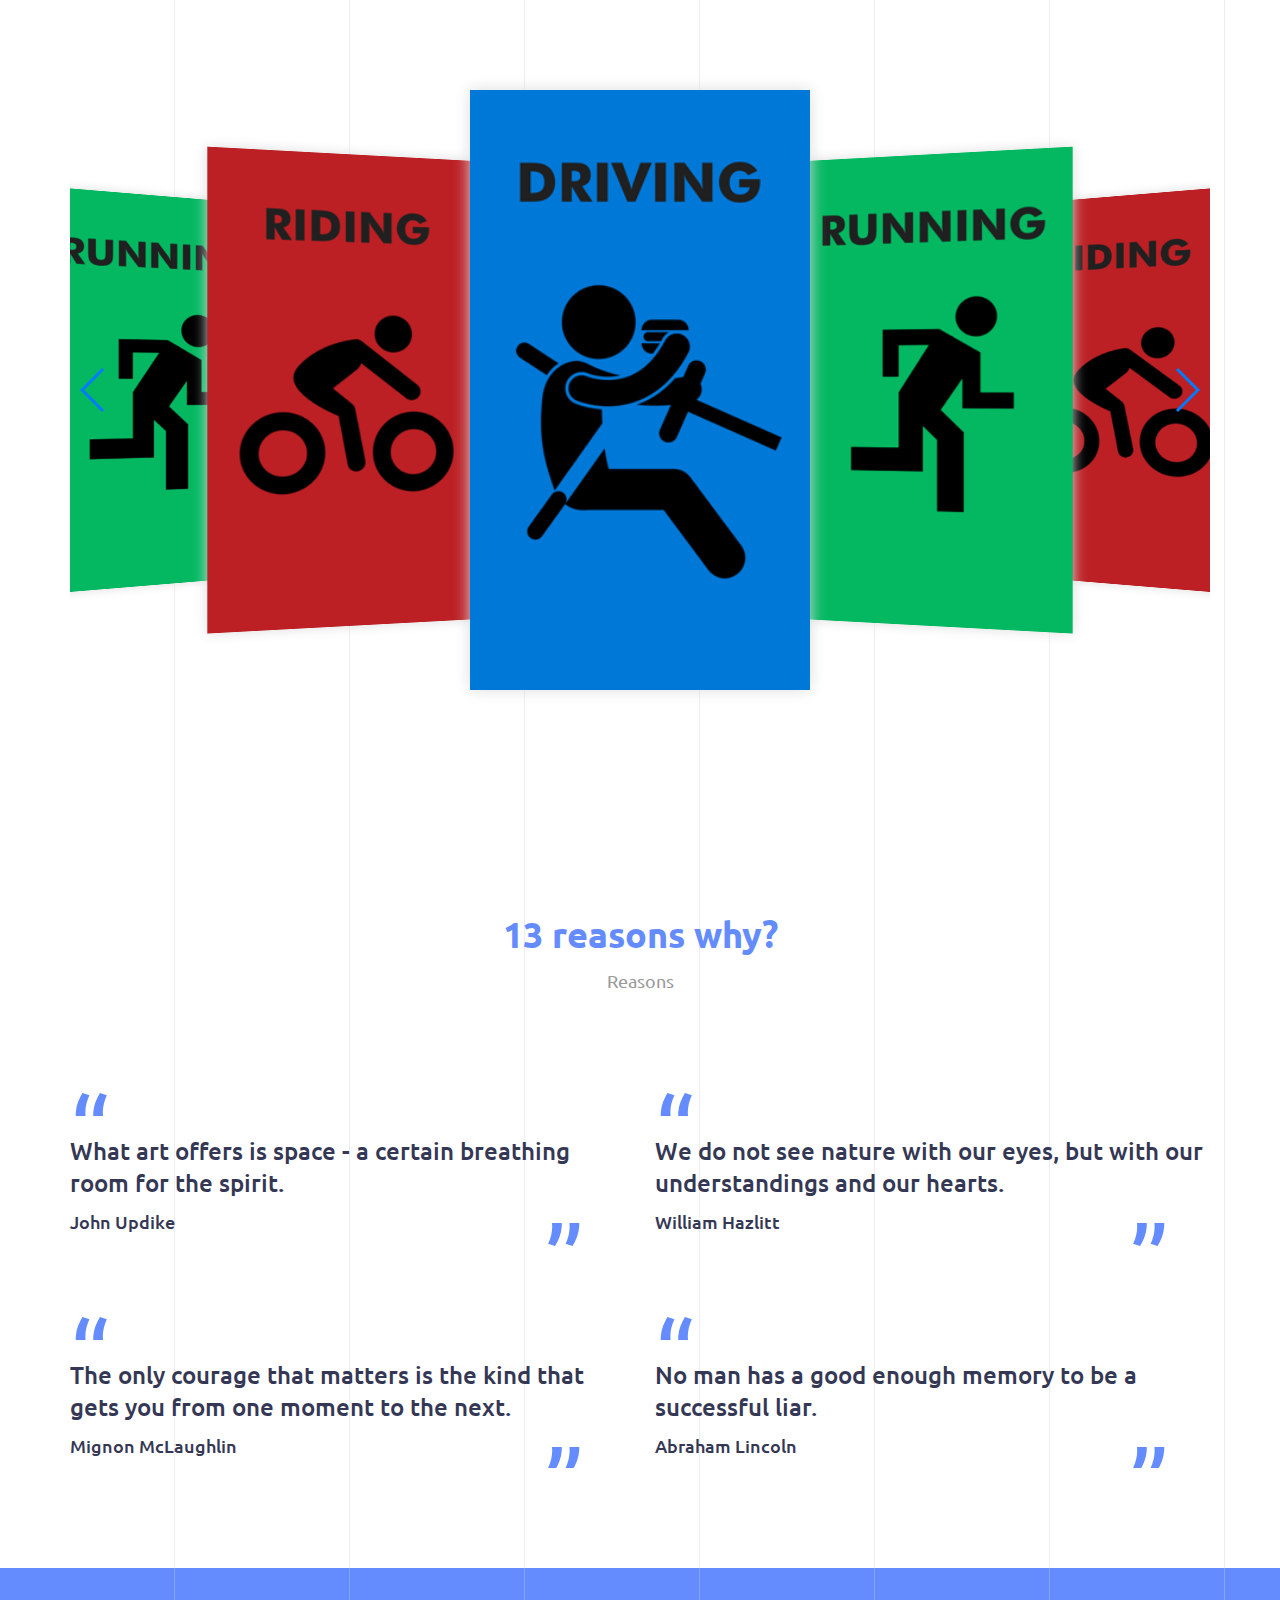
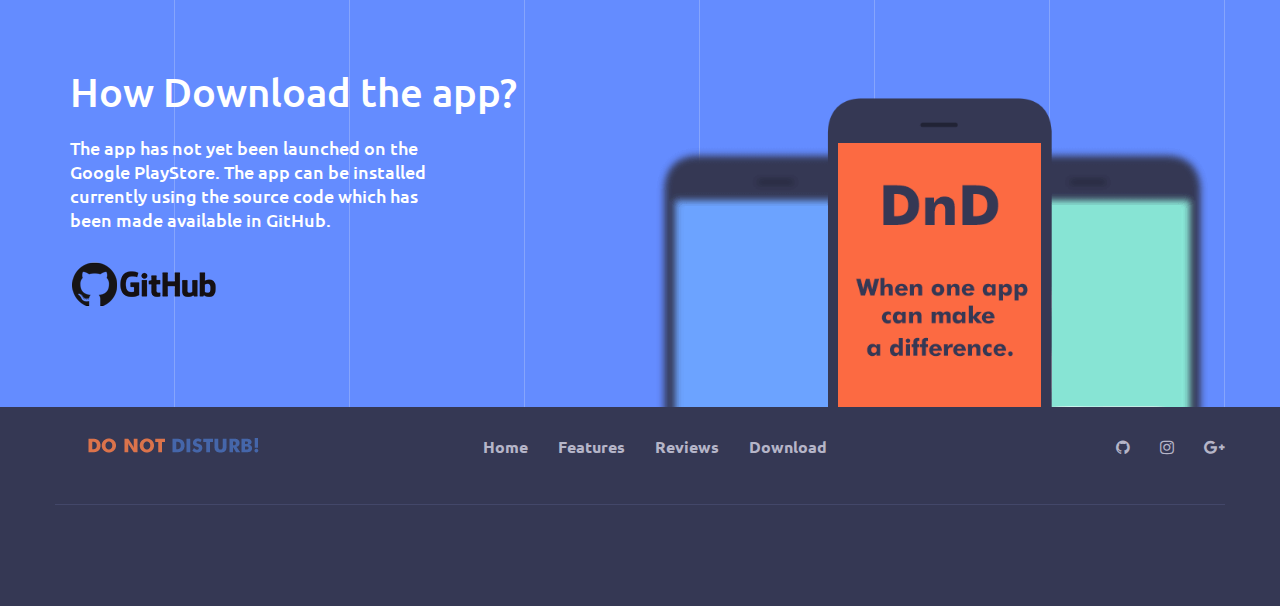
==== commit 1bee0396: "Reasons" ====
--- a/webpage/index.html
+++ b/webpage/index.html
@@ -88,7 +88,7 @@
                         <ul class="nav navbar-nav navbar-center">
                             <li><a href="#home">Home</a></li>
                             <li><a href="#features">Features</a></li>
-                            <li><a href="#reviews">Reviews</a></li>
+                            <li><a href="#reviews">Reasons</a></li>
                             <li><a href="#download">Download</a></li>
                         </ul>
                     </div><!-- /.navbar-collapse -->
@@ -183,6 +183,33 @@
                                     </div>
                                 </div>
                             </div>
+                            <div class="col-md-4">
+                                <div class="features_item sm-m-top-30">
+                                    <div class="f_item_icon">
+                                        <i class="icon icon-mobile2"></i>
+                                    </div>
+                                    <div class="f_item_text">
+                                        <h3>No Internet Needed</h3>
+                                        <p>
+                                        Works offline. No features that need the internet. Just the installation.
+                                        </p>
+                                    </div>
+                                </div>
+                            </div>
+                            <div class="col-md-4">
+                                <div class="features_item sm-m-top-30">
+                                    <div class="f_item_icon">
+                                        <i class="icon icon-sync"></i>
+                                    </div>
+                                    <div class="f_item_text">
+                                        <h3>Performance</h3>
+                                        <p>
+                                        Developed by a team of first-timers, with the intention of giving back to the community.
+                                        </p>
+                                    </div>
+                                </div>
+                            </div>
+
                         </div>
                     </div><!-- End off row -->
                 </div><!-- End off container -->
@@ -326,8 +353,8 @@
                         <div class="main_reviews">
                             <div class="col-md-8 col-md-offset-2 col-sm-12">
                                 <div class="head_title text-center">
-                                    <h2>What reviews are saying</h2>
-                                    <h5>Reviews</h5>
+                                    <h2>13 reasons why?</h2>
+                                    <h5>Reasons</h5>
                                 </div>
                             </div>
 
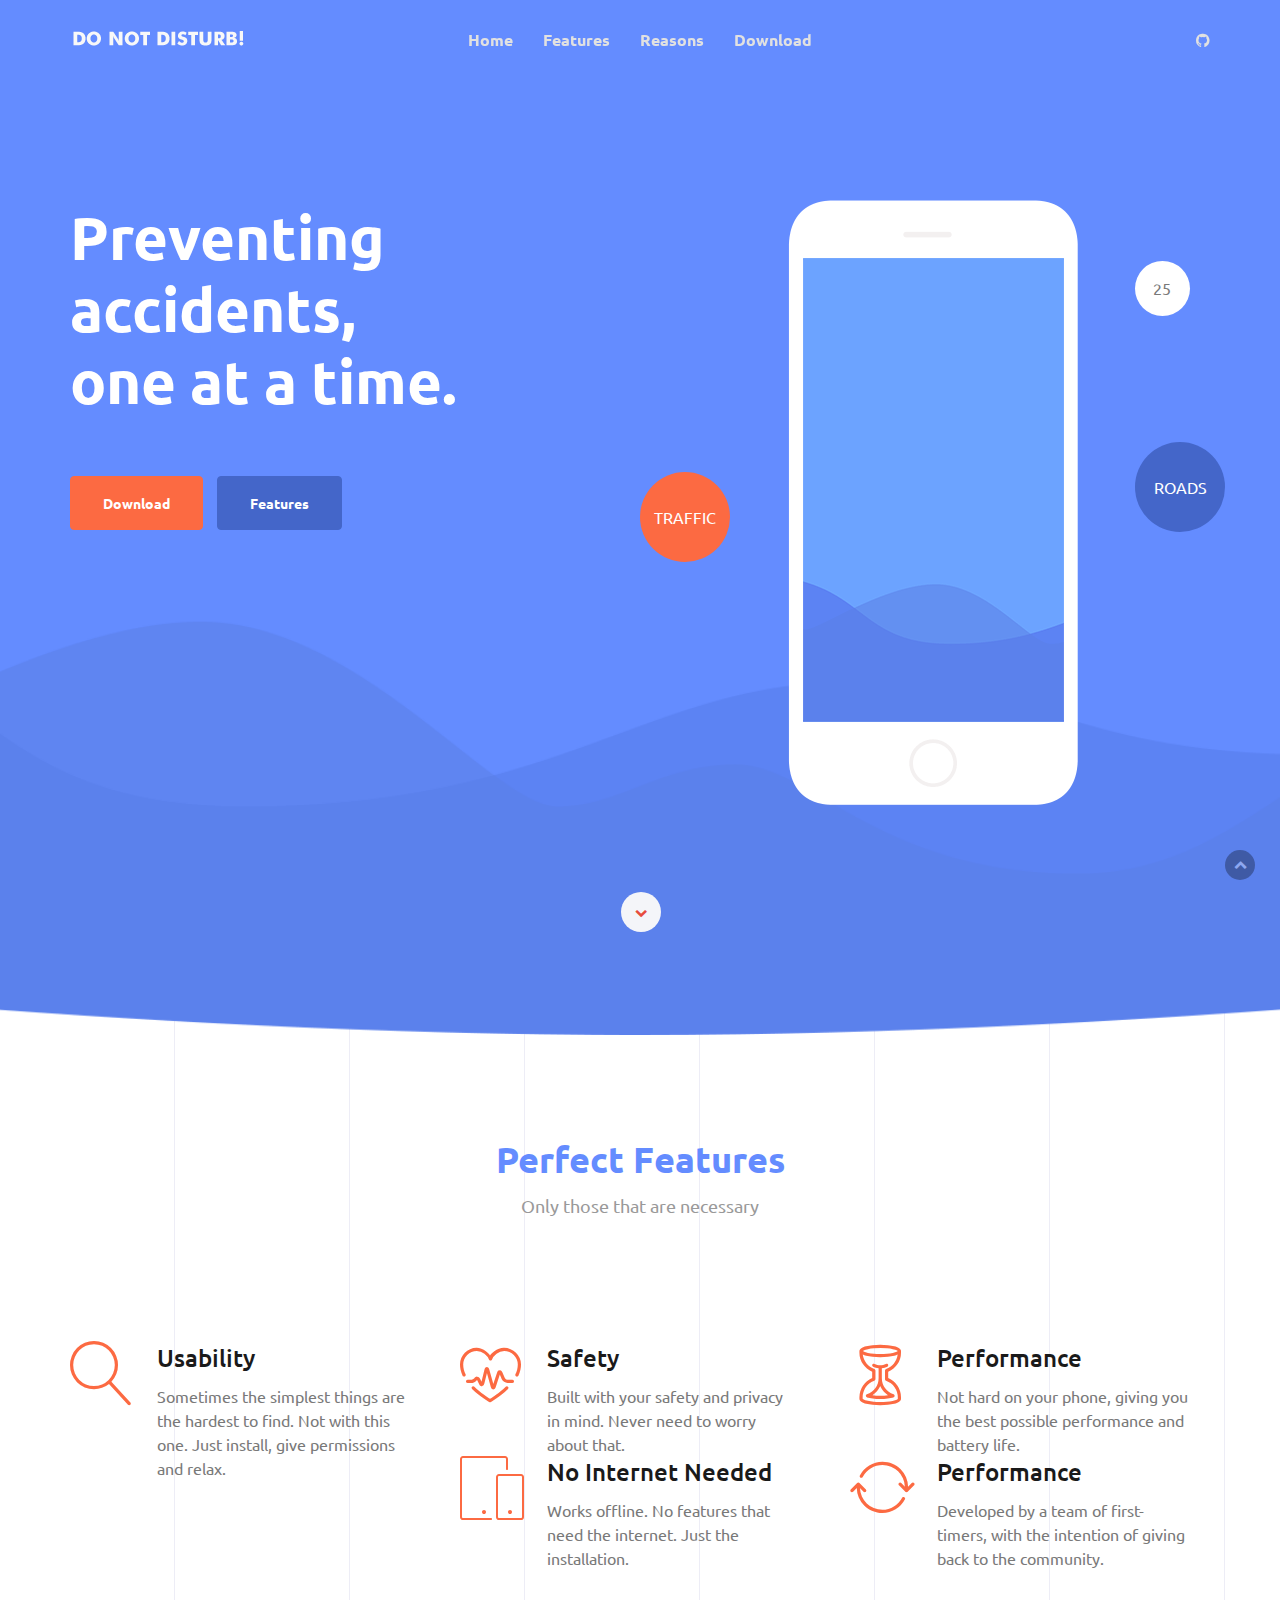
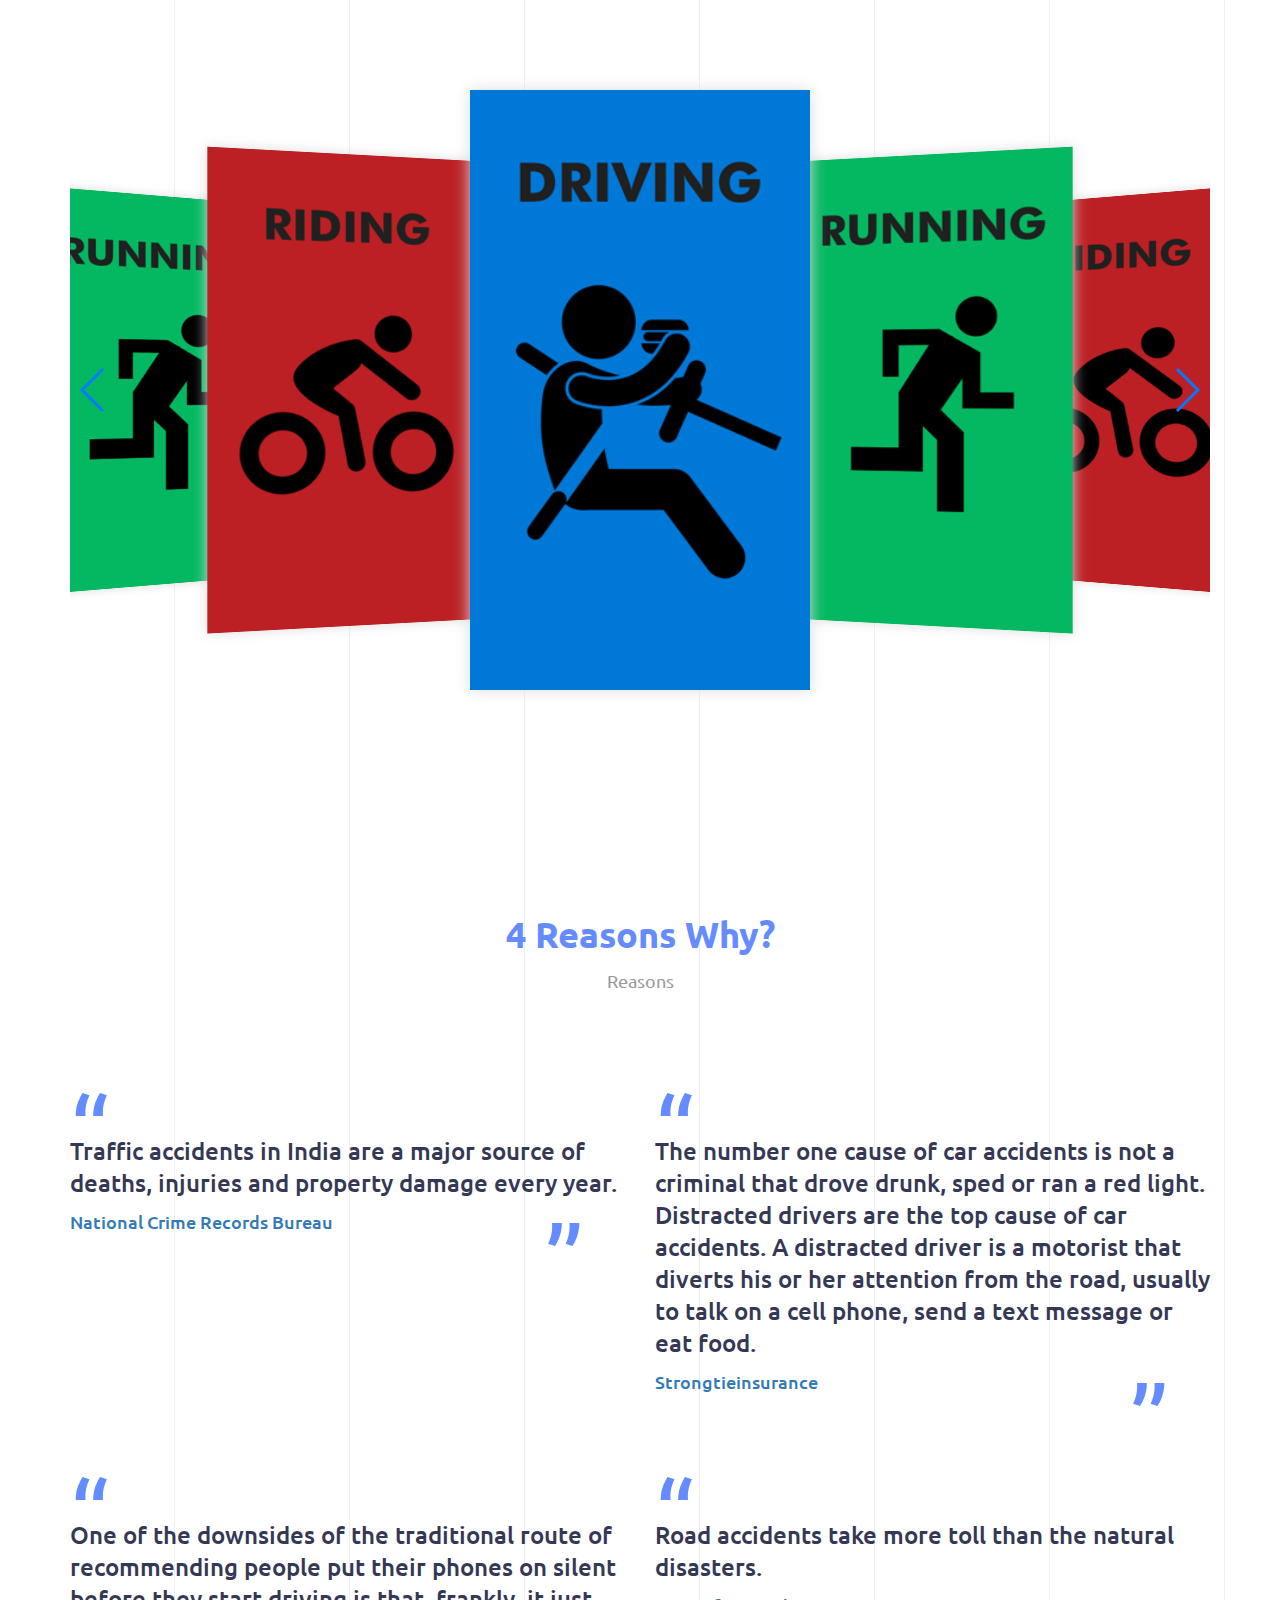
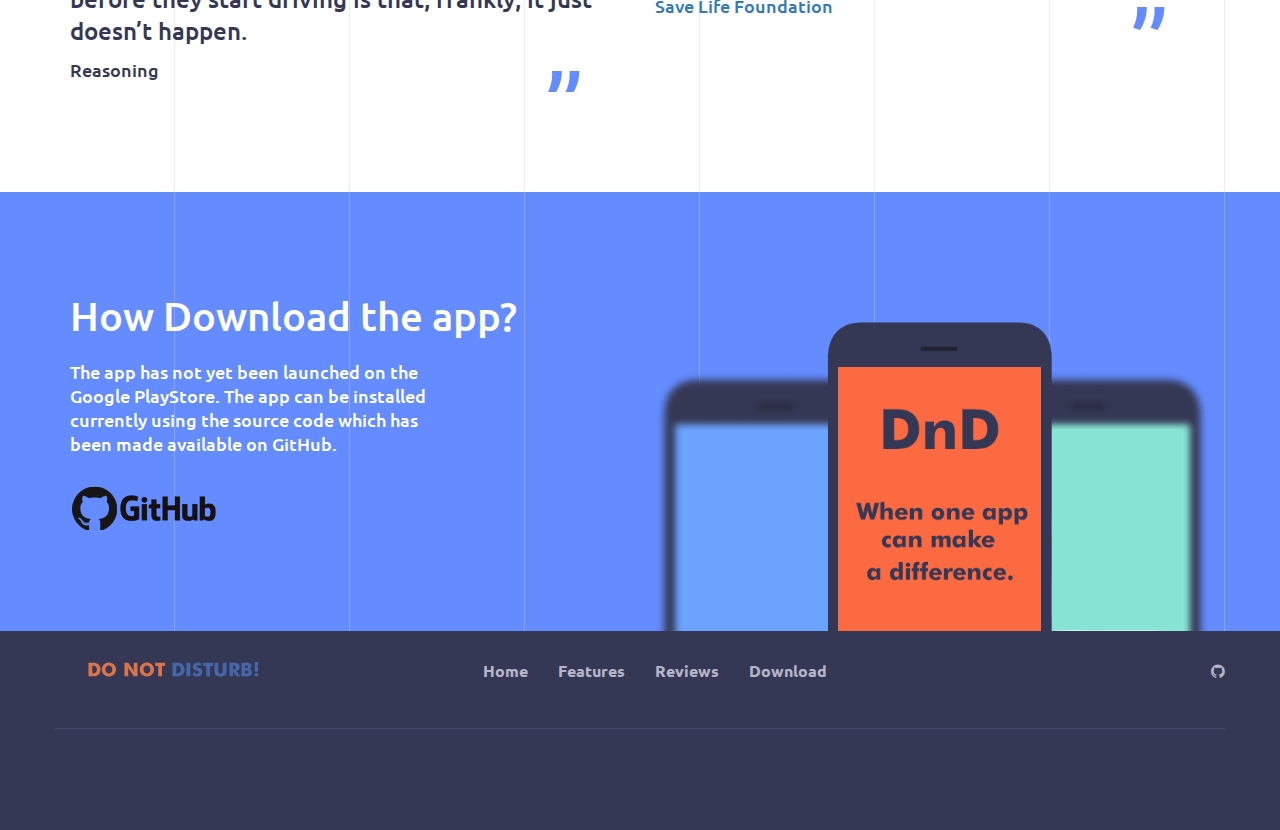
==== commit d7ff0679: "available" ====
--- a/webpage/index.html
+++ b/webpage/index.html
@@ -63,8 +63,6 @@
                     <div class="attr-nav">
                         <ul>
                           <li><a href="https://github.com/sbenstewart/DnD"><i class="fa fa-github"></i></a></li>
-                          <li><a href="#"><i class="fa fa-instagram"></i></a></li>
-                          <li><a href="#"><i class="fa fa-google-plus"></i></a></li>
                         </ul>
                     </div>
                     <!-- End Atribute Navigation -->
@@ -353,7 +351,7 @@
                         <div class="main_reviews">
                             <div class="col-md-8 col-md-offset-2 col-sm-12">
                                 <div class="head_title text-center">
-                                    <h2>13 reasons why?</h2>
+                                    <h2>4 Reasons Why?</h2>
                                     <h5>Reasons</h5>
                                 </div>
                             </div>
@@ -362,8 +360,9 @@
                                 <div class="col-md-6">
                                     <div class="reviews_item m-top-40">
                                         <div class="reviews_item_icon pull-left">“</div>
-                                        <h3>What art offers is space - a certain breathing room for the spirit. </h3>
-                                        <h5>John Updike</h5>
+                                        <h3>
+                                        Traffic accidents in India are a major source of deaths, injuries and property damage every year.</h3>
+                                        <h5><a href="http://ncrb.gov.in/" target="_blank">National Crime Records Bureau</a></h5>
                                         <div class="reviews_item_icon1 pull-right text-right">“</div>
                                     </div>
                                 </div><!-- End off col-md-6 -->
@@ -371,26 +370,30 @@
                                 <div class="col-md-6">
                                     <div class="reviews_item m-top-40">
                                         <div class="reviews_item_icon pull-left">“</div>
-                                        <h3>We do not see nature with our eyes,
-                                            but with our understandings and our hearts.</h3>
-                                        <h5>William Hazlitt</h5>
+                                        <h3>
+                                        The number one cause of car accidents is not a criminal that drove drunk, sped or ran a red light. Distracted drivers are the top cause of car accidents. A distracted driver is a motorist that diverts his or her attention from the road, usually to talk on a cell phone, send a text message or eat food.
+                                        </h3>
+                                        <h5><a href="https://seriousaccidents.com/legal-advice/top-causes-of-car-accidents/" target="_blank">Strongtieinsurance</a></h5>
                                         <div class="reviews_item_icon1 pull-right text-right">“</div>
                                     </div>
                                 </div><!-- End off col-md-6 -->
                                 <div class="col-md-6">
                                     <div class="reviews_item m-top-40">
                                         <div class="reviews_item_icon pull-left">“</div>
-                                        <h3>The only courage that matters is the kind
-                                            that gets you from one moment to the next.</h3>
-                                        <h5>Mignon McLaughlin</h5>
+                                        <h3>
+                                        One of the downsides of the traditional route of recommending people put their phones on silent before they start driving is that, frankly, it just doesn’t happen.
+                                        </h3>
+                                        <h5>Reasoning</h5>
                                         <div class="reviews_item_icon1 pull-right text-right">“</div>
                                     </div>
                                 </div><!-- End off col-md-6 -->
                                 <div class="col-md-6">
                                     <div class="reviews_item m-top-40">
                                         <div class="reviews_item_icon pull-left">“</div>
-                                        <h3>No man has a good enough memory to be a successful liar. </h3>
-                                        <h5>Abraham Lincoln</h5>
+                                        <h3>
+                                        Road accidents take more toll than the natural disasters.
+                                        </h3>
+                                        <h5><a href="http://savelifefoundation.org/wp-content/uploads/2017/01/Comparison-of-Road-Crashes-with-other-Causes-of-Death_SLF.pdf" target="_blank">Save Life Foundation</a></h5>
                                         <div class="reviews_item_icon1 pull-right text-right">“</div>
                                     </div>
                                 </div><!-- End off col-md-6 -->
@@ -412,7 +415,7 @@
                                 <div class="download_item roomy-100">
                                     <h2 class="text-white">How Download the app?</h2>
                                     <h5 class="text-white m-top-20">
-                                      The app has not yet been launched on the Google PlayStore. The app can be installed currently using the source code which has been made available in GitHub.
+                                      The app has not yet been launched on the Google PlayStore. The app can be installed currently using the source code which has been made available on GitHub.
                                     </h5>
 
                                     <div class="download_app m-top-30">
@@ -447,8 +450,6 @@
                                     <div class="attr-nav">
                                         <ul>
                                             <li><a href="https://github.com/sbenstewart/DnD"><i class="fa fa-github"></i></a></li>
-                                            <li><a href="#"><i class="fa fa-instagram"></i></a></li>
-                                            <li><a href="#"><i class="fa fa-google-plus"></i></a></li>
                                         </ul>
                                     </div>
                                     <!-- End Atribute Navigation -->
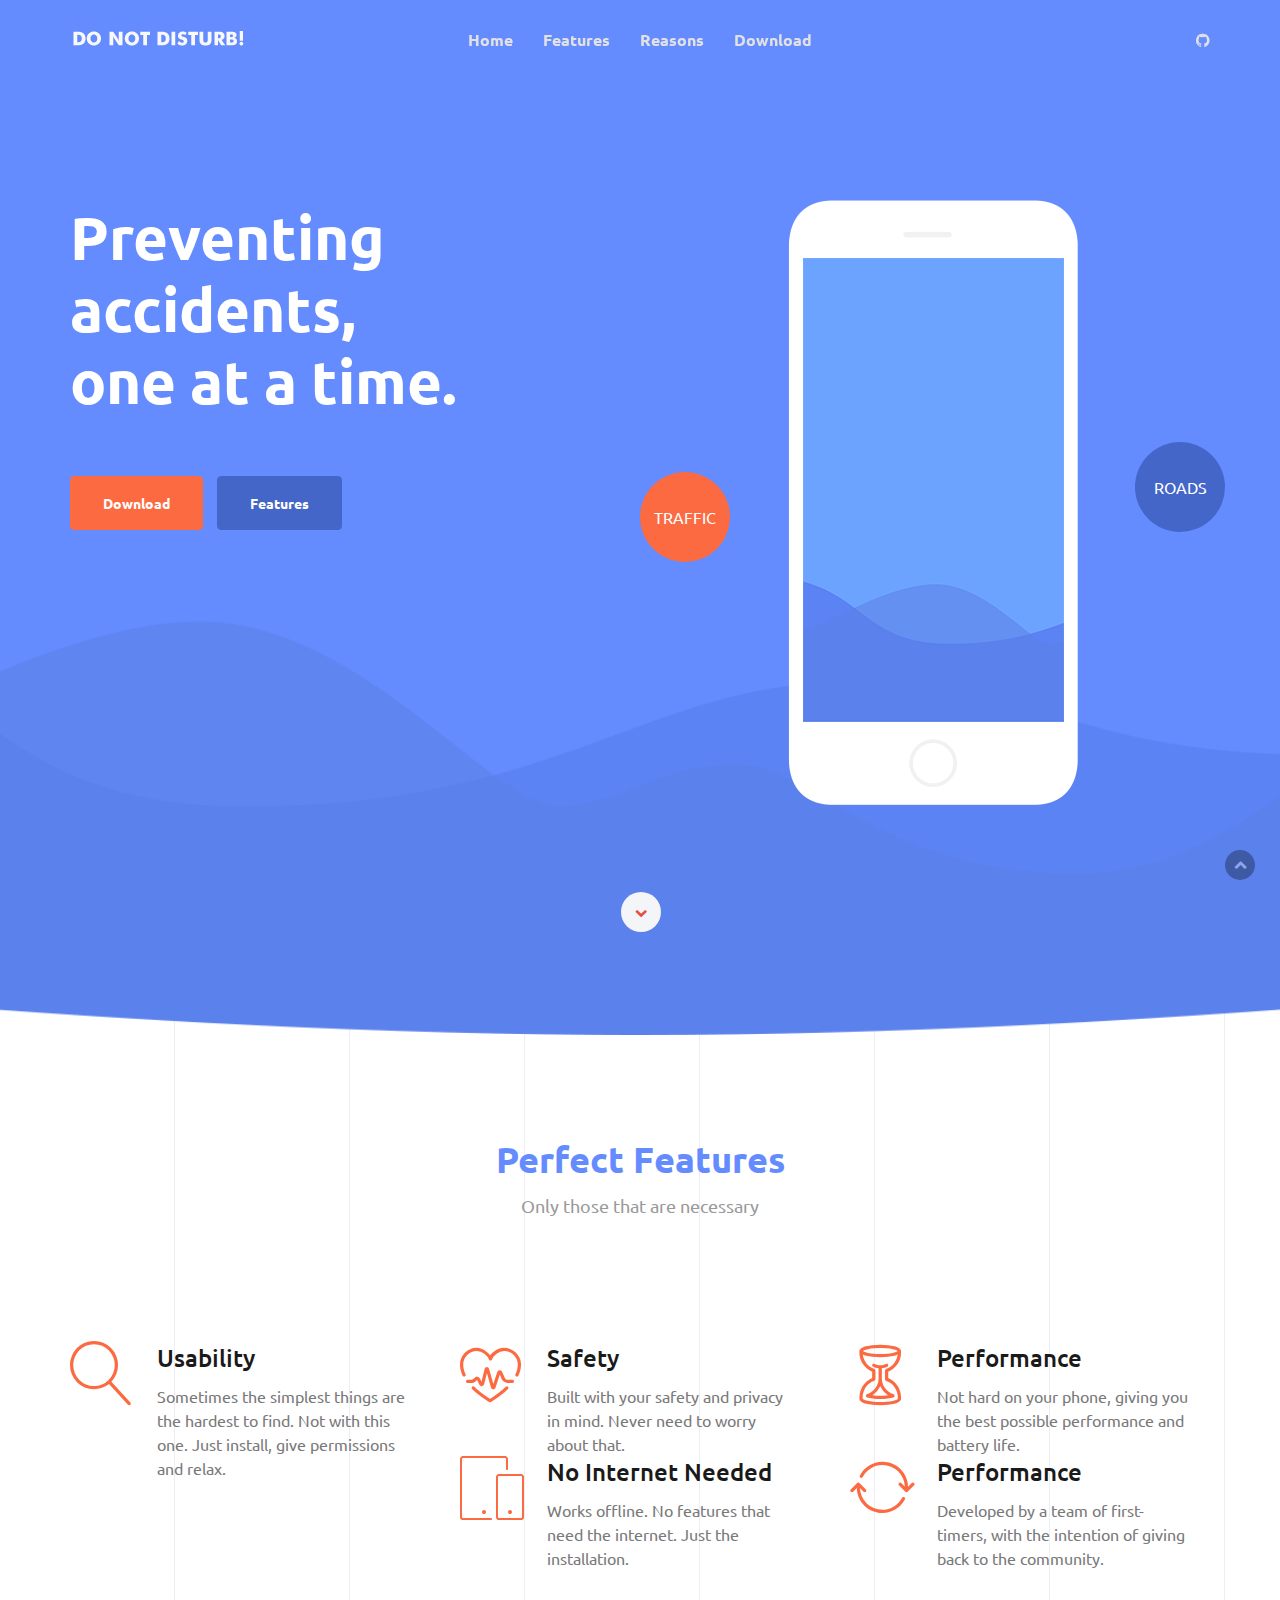
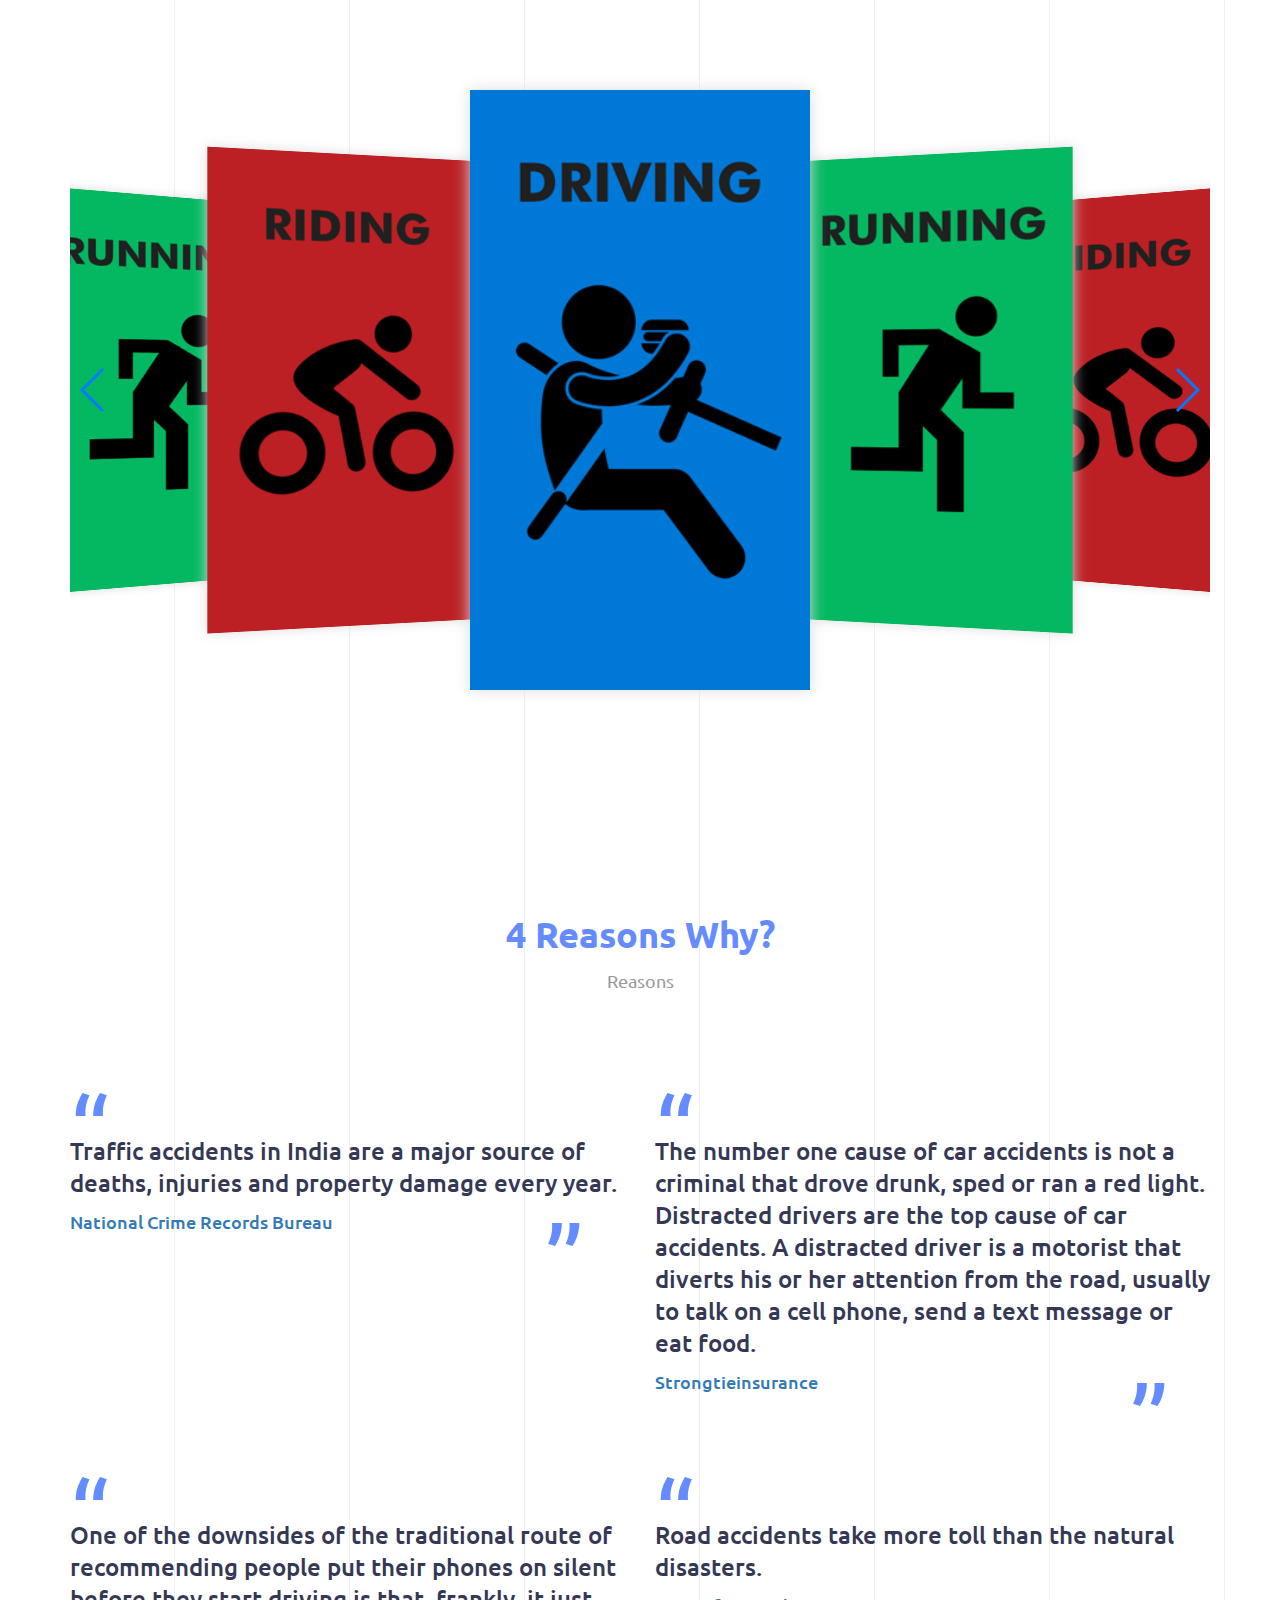
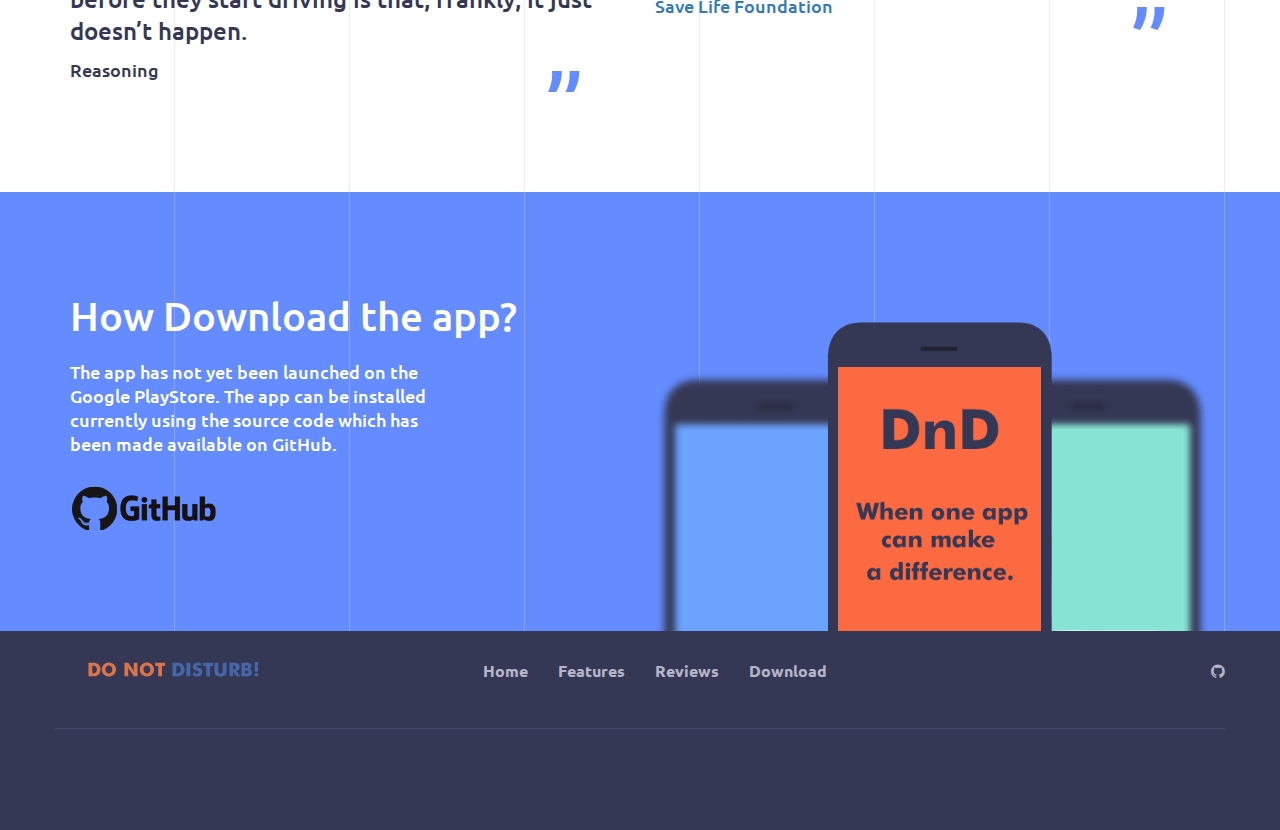
==== commit dd2e9faa: "Removed 25" ====
--- a/webpage/index.html
+++ b/webpage/index.html
@@ -62,7 +62,7 @@
                     <!-- Start Atribute Navigation -->
                     <div class="attr-nav">
                         <ul>
-                          <li><a href="https://github.com/sbenstewart/DnD"><i class="fa fa-github"></i></a></li>
+                          <li><a href="https://github.com/sbenstewart/DnD" target="_blank"><i class="fa fa-github"></i></a></li>
                         </ul>
                     </div>
                     <!-- End Atribute Navigation -->
@@ -112,7 +112,7 @@
 
                             <div class="col-md-6">
                                 <div class="phone_one phone_attr1 text-center sm-m-top-50">
-                                    <div class="attr_deg">25</div>
+                                    <!--<div class="attr_deg">25</div>-->
                                     <div class="attr_sun text-uppercase text-white">Traffic</div>
                                     <div class="attr_lon text-uppercase text-white">Roads</div>
                                     <img src="assets/images/phone01.png" alt="" />
@@ -419,7 +419,7 @@
                                     </h5>
 
                                     <div class="download_app m-top-30">
-                                        <a href="https://github.com/sbenstewart/DnD"><img src="assets/images/github.png" alt="" /></a>
+                                        <a href="https://github.com/sbenstewart/DnD/releases/tag/v1.0.0" target="_blank"><img src="assets/images/github.png" alt="" /></a>
                                     </div>
                                 </div>
                             </div>
@@ -449,7 +449,7 @@
                                     <!-- Start Atribute Navigation -->
                                     <div class="attr-nav">
                                         <ul>
-                                            <li><a href="https://github.com/sbenstewart/DnD"><i class="fa fa-github"></i></a></li>
+                                            <li><a href="https://github.com/sbenstewart/DnD" target="_blank"><i class="fa fa-github"></i></a></li>
                                         </ul>
                                     </div>
                                     <!-- End Atribute Navigation -->
@@ -483,7 +483,7 @@
                                     Made with
                                     <i class="fa fa-heart"></i>
                                     by
-                                    <a target="_blank" href="http://sbenstewart.in">#BEN</a>
+                                    <a href="http://sbenstewart.in" target="_blank">#BEN</a>
                                     2018.
                                 </p>
                             </div>
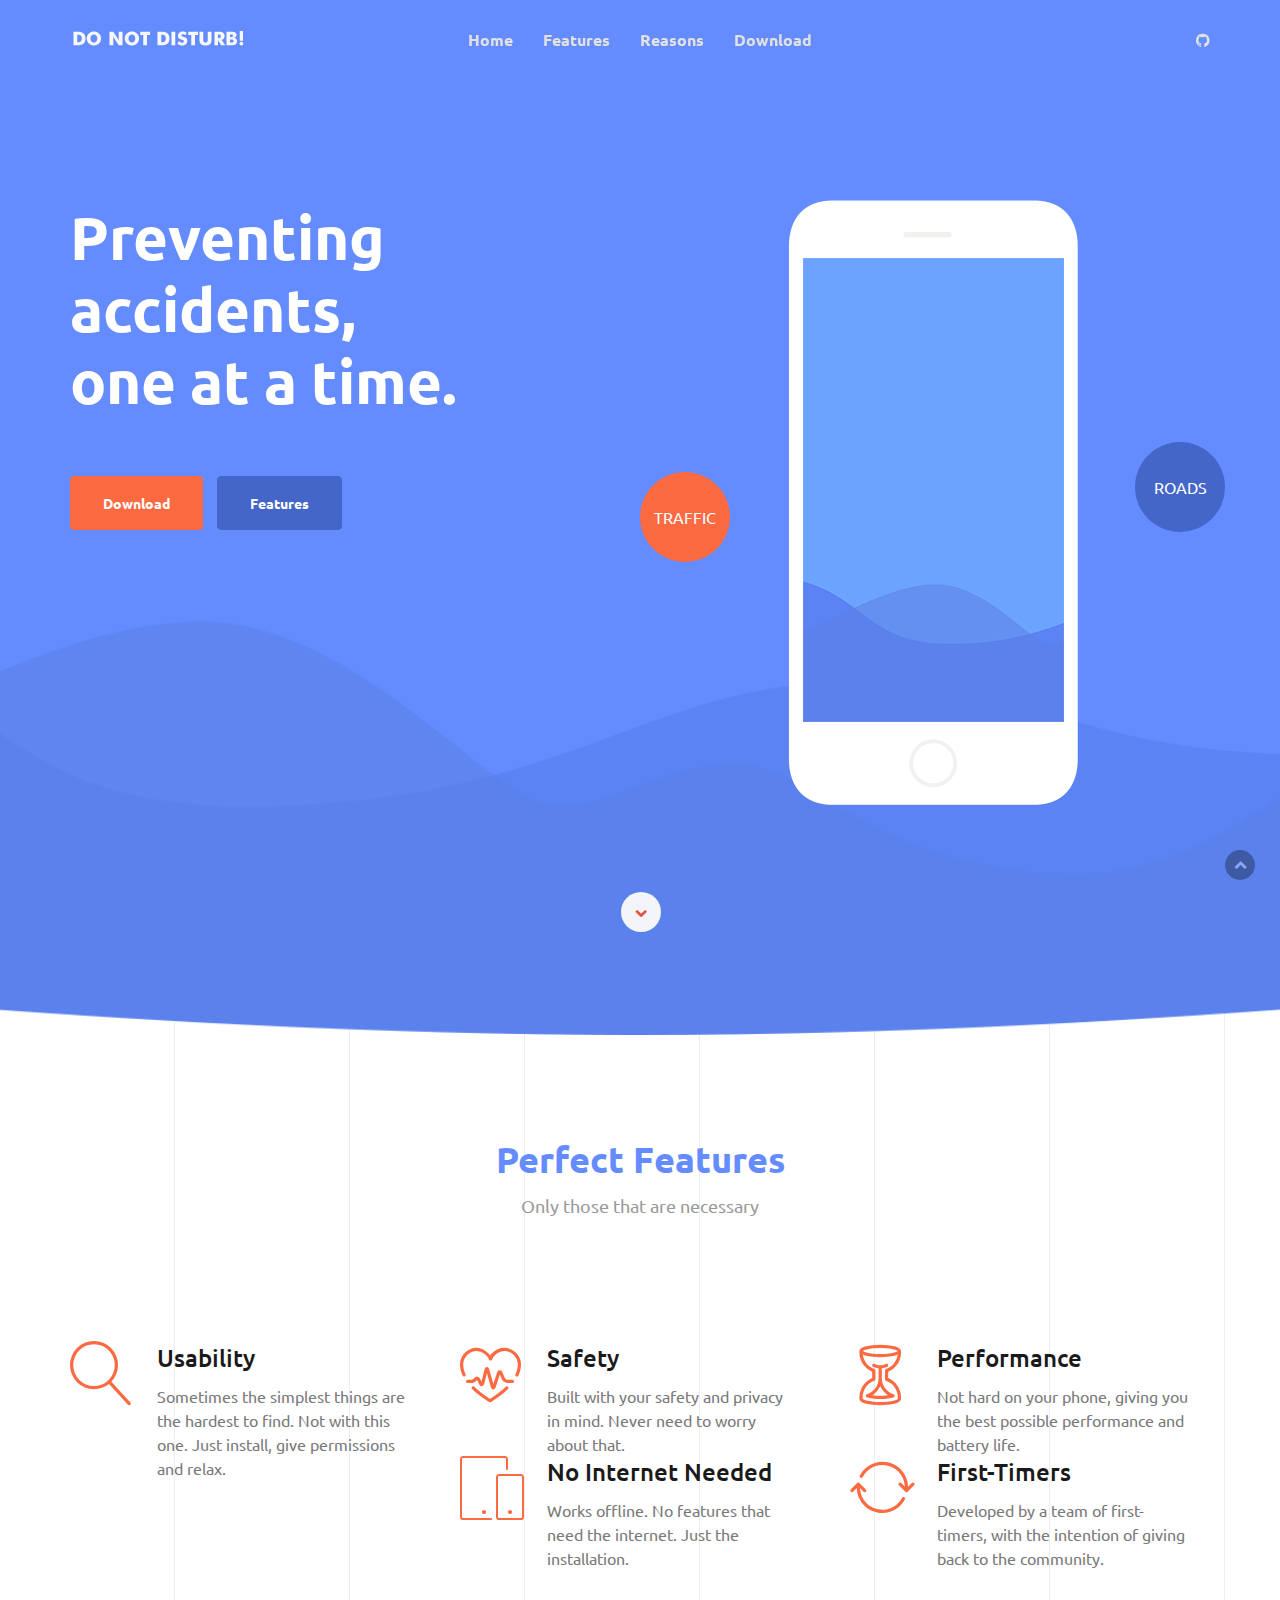
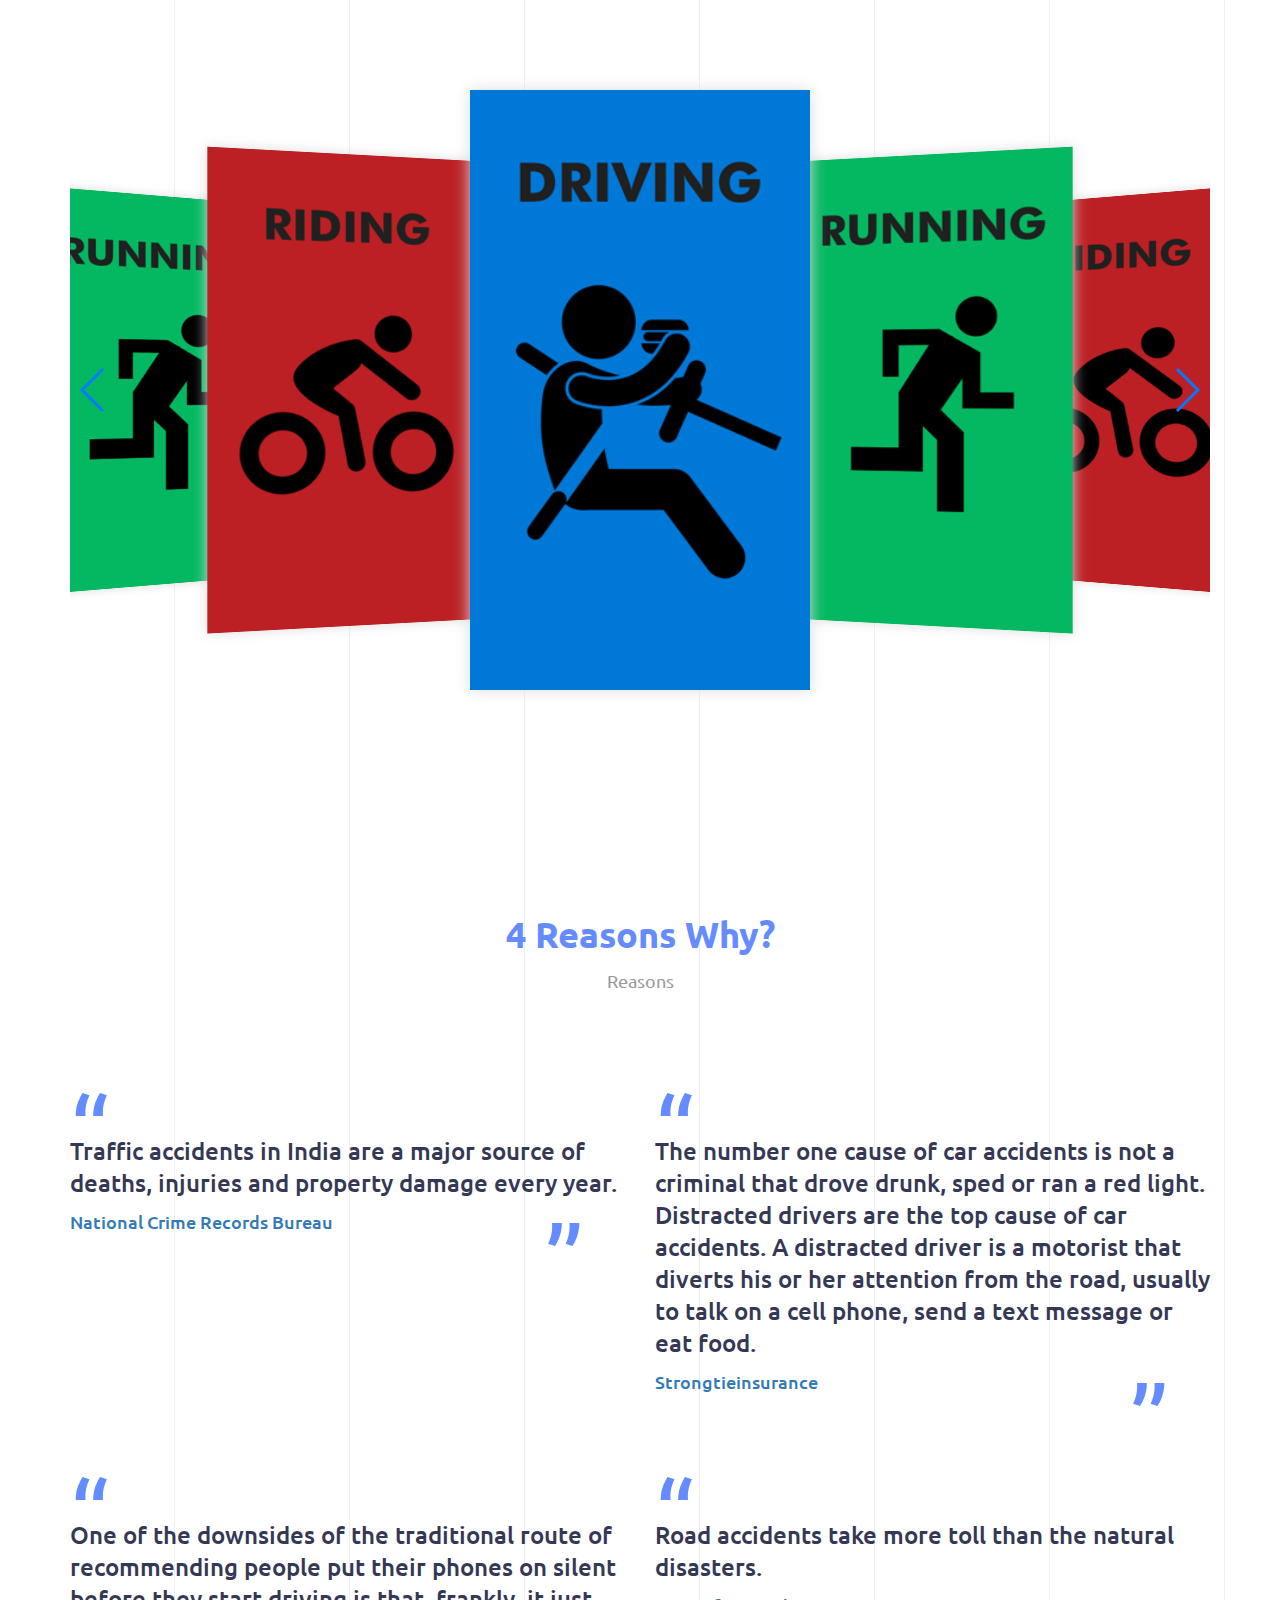
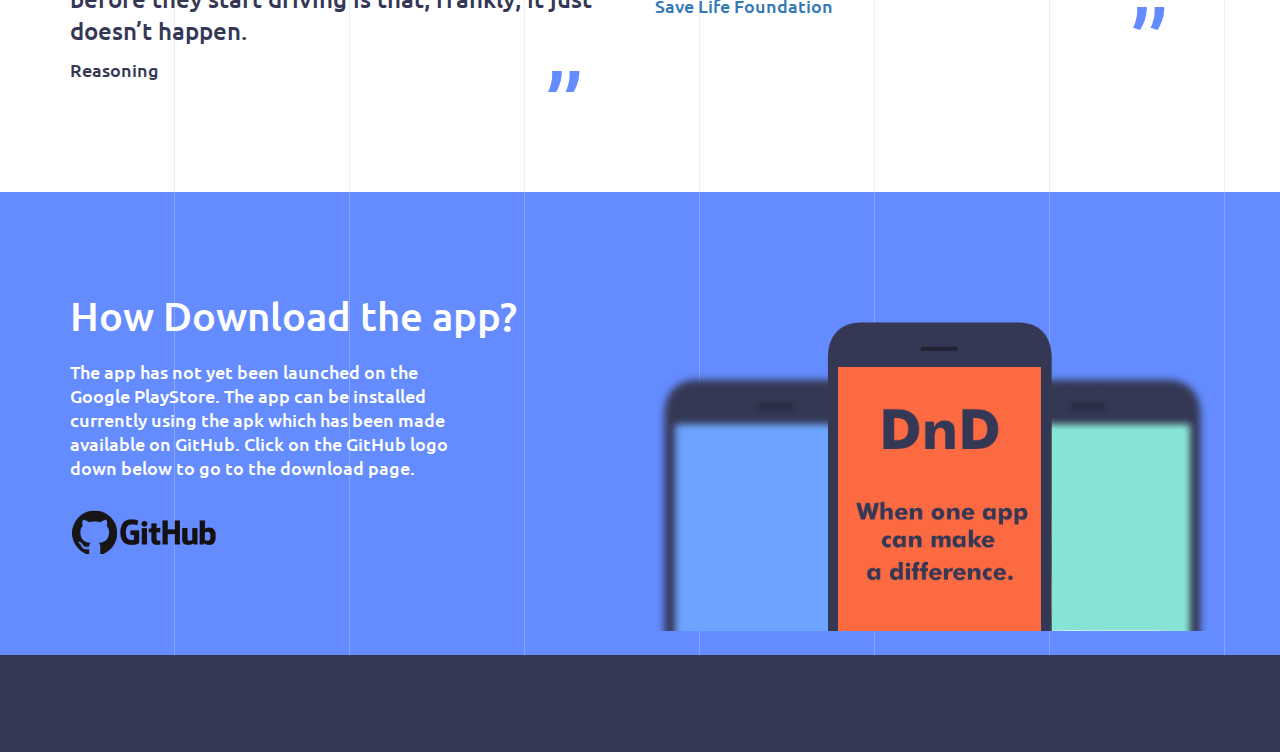
==== commit a2c122a6: "Reasons" ====
--- a/webpage/index.html
+++ b/webpage/index.html
@@ -200,7 +200,7 @@
                                         <i class="icon icon-sync"></i>
                                     </div>
                                     <div class="f_item_text">
-                                        <h3>Performance</h3>
+                                        <h3>First-Timers</h3>
                                         <p>
                                         Developed by a team of first-timers, with the intention of giving back to the community.
                                         </p>
@@ -415,7 +415,7 @@
                                 <div class="download_item roomy-100">
                                     <h2 class="text-white">How Download the app?</h2>
                                     <h5 class="text-white m-top-20">
-                                      The app has not yet been launched on the Google PlayStore. The app can be installed currently using the source code which has been made available on GitHub.
+                                      The app has not yet been launched on the Google PlayStore. The app can be installed currently using the apk which has been made available on GitHub. Click on the GitHub logo down below to go to the download page.
                                     </h5>
 
                                     <div class="download_app m-top-30">
@@ -442,29 +442,30 @@
             <footer id="footer" class="footer bg-black">
                 <div class="container">
                     <div class="row">
+                      <!--
                         <div class="col-md-12">
                             <nav class="navbar navbar-default bootsnav footer-menu no-background">
                                 <div class="container">
 
-                                    <!-- Start Atribute Navigation -->
+
                                     <div class="attr-nav">
                                         <ul>
                                             <li><a href="https://github.com/sbenstewart/DnD" target="_blank"><i class="fa fa-github"></i></a></li>
                                         </ul>
                                     </div>
-                                    <!-- End Atribute Navigation -->
-
-
-                                    <!-- Start Header Navigation -->
+
+
+
+
                                     <div class="navbar-header">
                                         <button type="button" class="navbar-toggle" data-toggle="collapse" data-target="#navbar-footer">
                                             <i class="fa fa-bars"></i>
                                         </button>
                                         <a class="navbar-brand" href="#home"><img src="assets/images/footer-logo.png" class="logo" alt=""></a>
                                     </div>
-                                    <!-- End Header Navigation -->
-
-                                    <!-- navbar menu -->
+
+
+
                                     <div class="collapse navbar-collapse" id="navbar-footer">
                                         <ul class="nav navbar-nav navbar-center">
                                             <li><a href="#home">Home</a></li>
@@ -472,11 +473,11 @@
                                             <li><a href="#reviews">Reviews</a></li>
                                             <li><a href="#download">Download</a></li>
                                         </ul>
-                                    </div><!-- /.navbar-collapse -->
+                                    </div>
                                 </div>
                             </nav>
-                        </div>
-                        <div class="divider"></div>
+                        </div>-->
+                        <!--<div class="divider"></div>-->
                         <div class="col-md-12">
                             <div class="main_footer text-center p-top-40 p-bottom-30">
                                 <p class="wow fadeInRight" data-wow-duration="1s">
